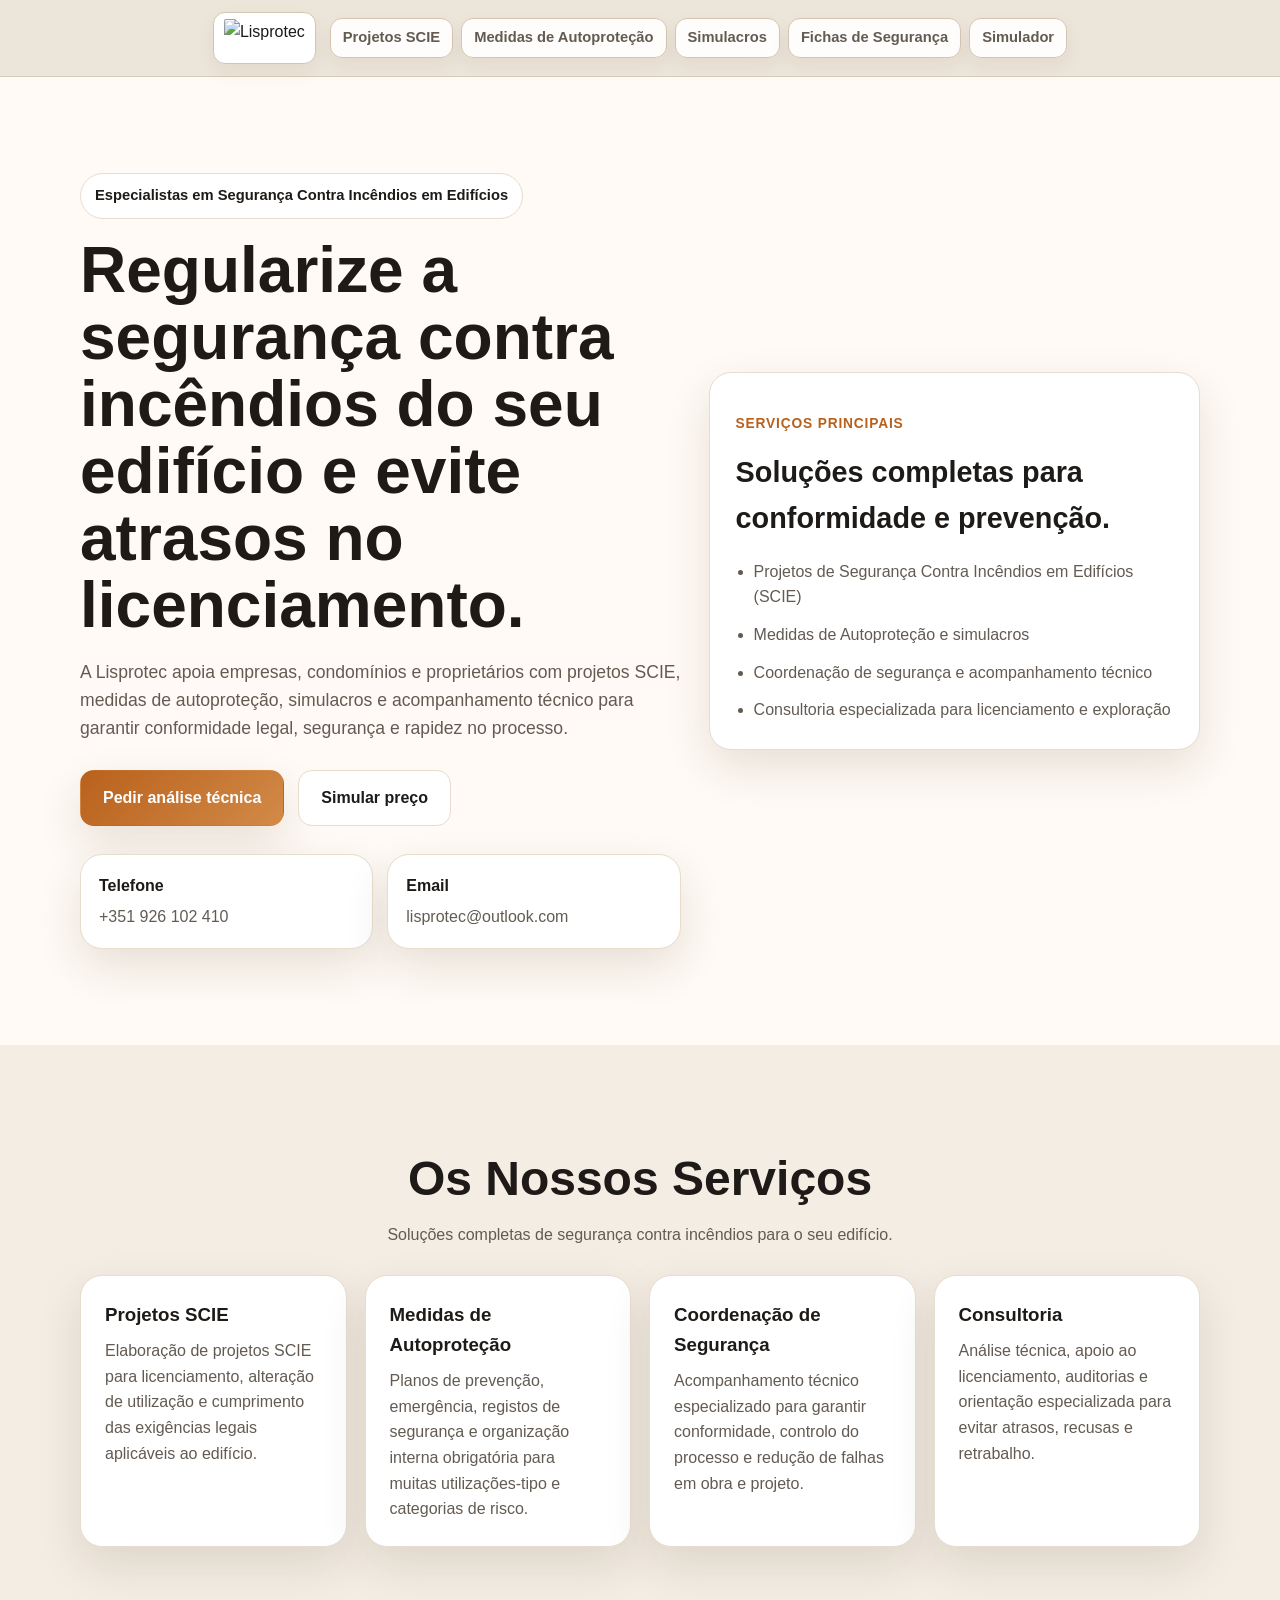
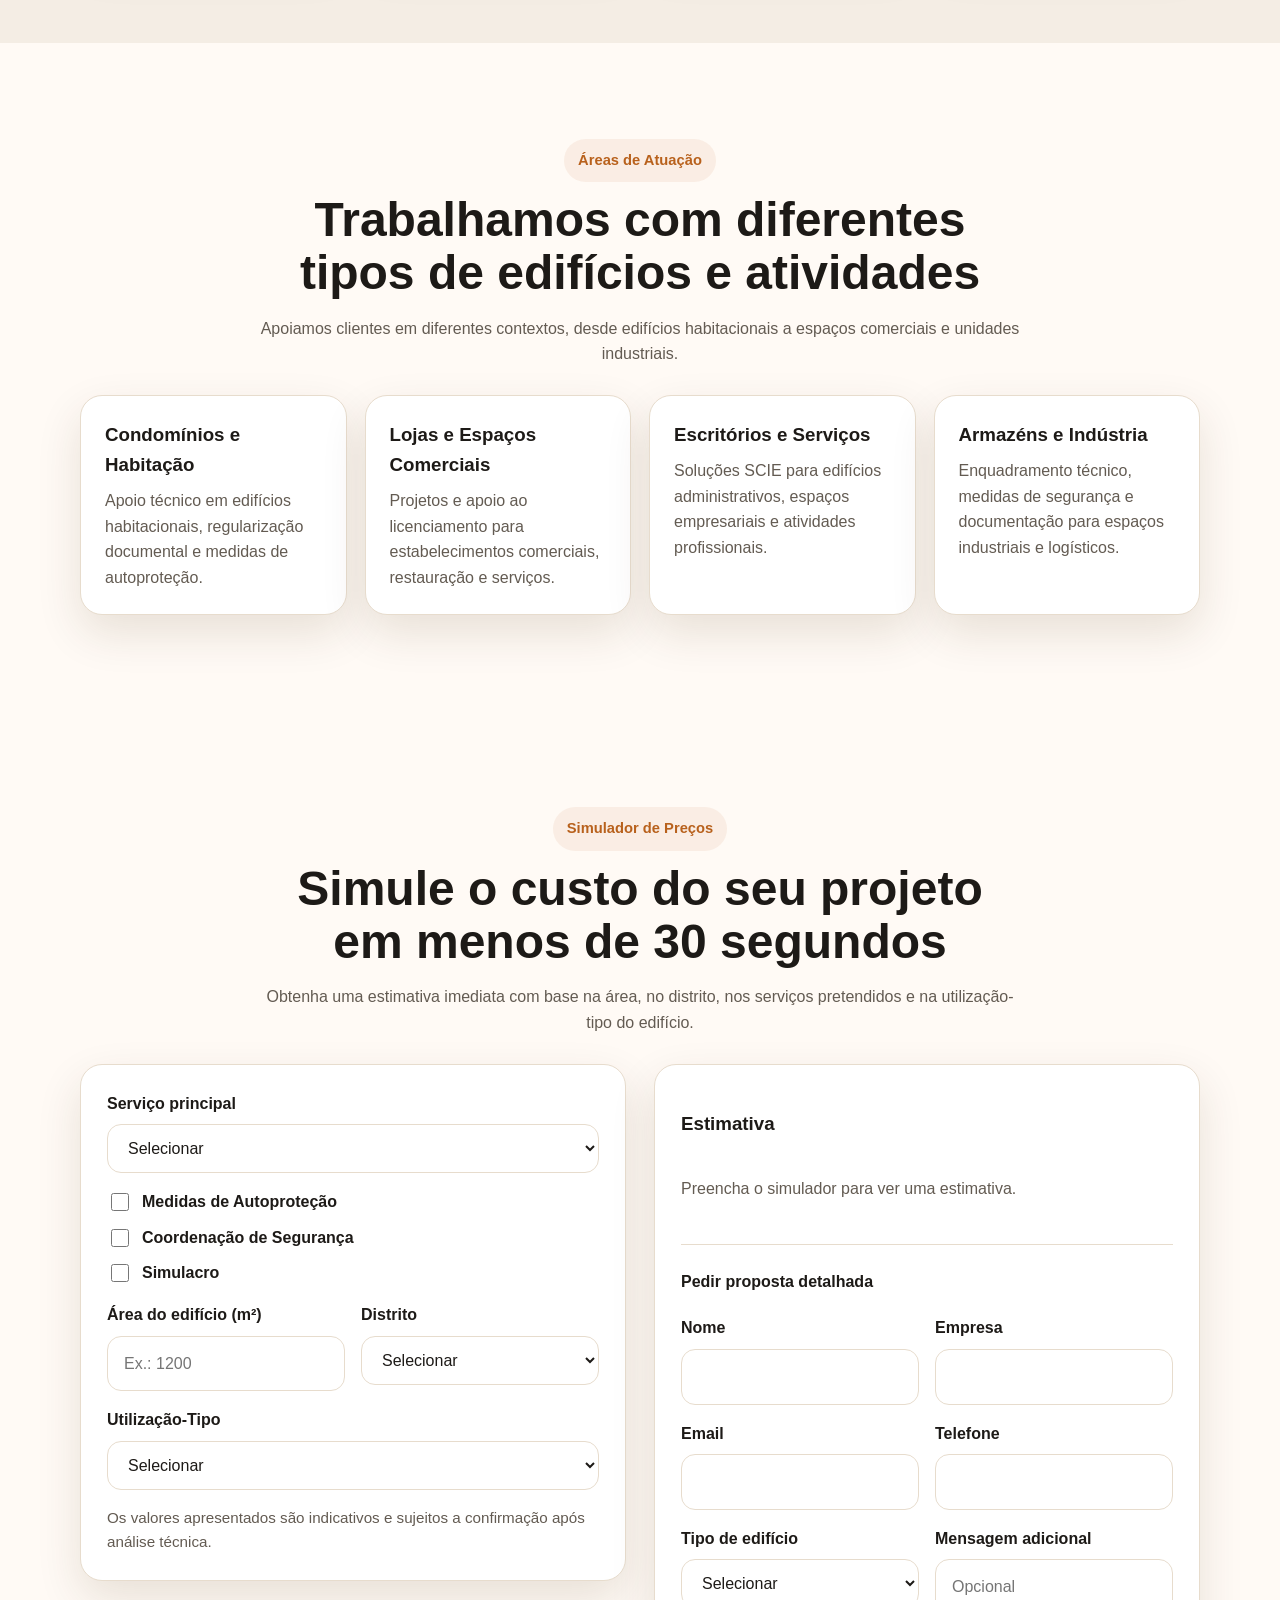
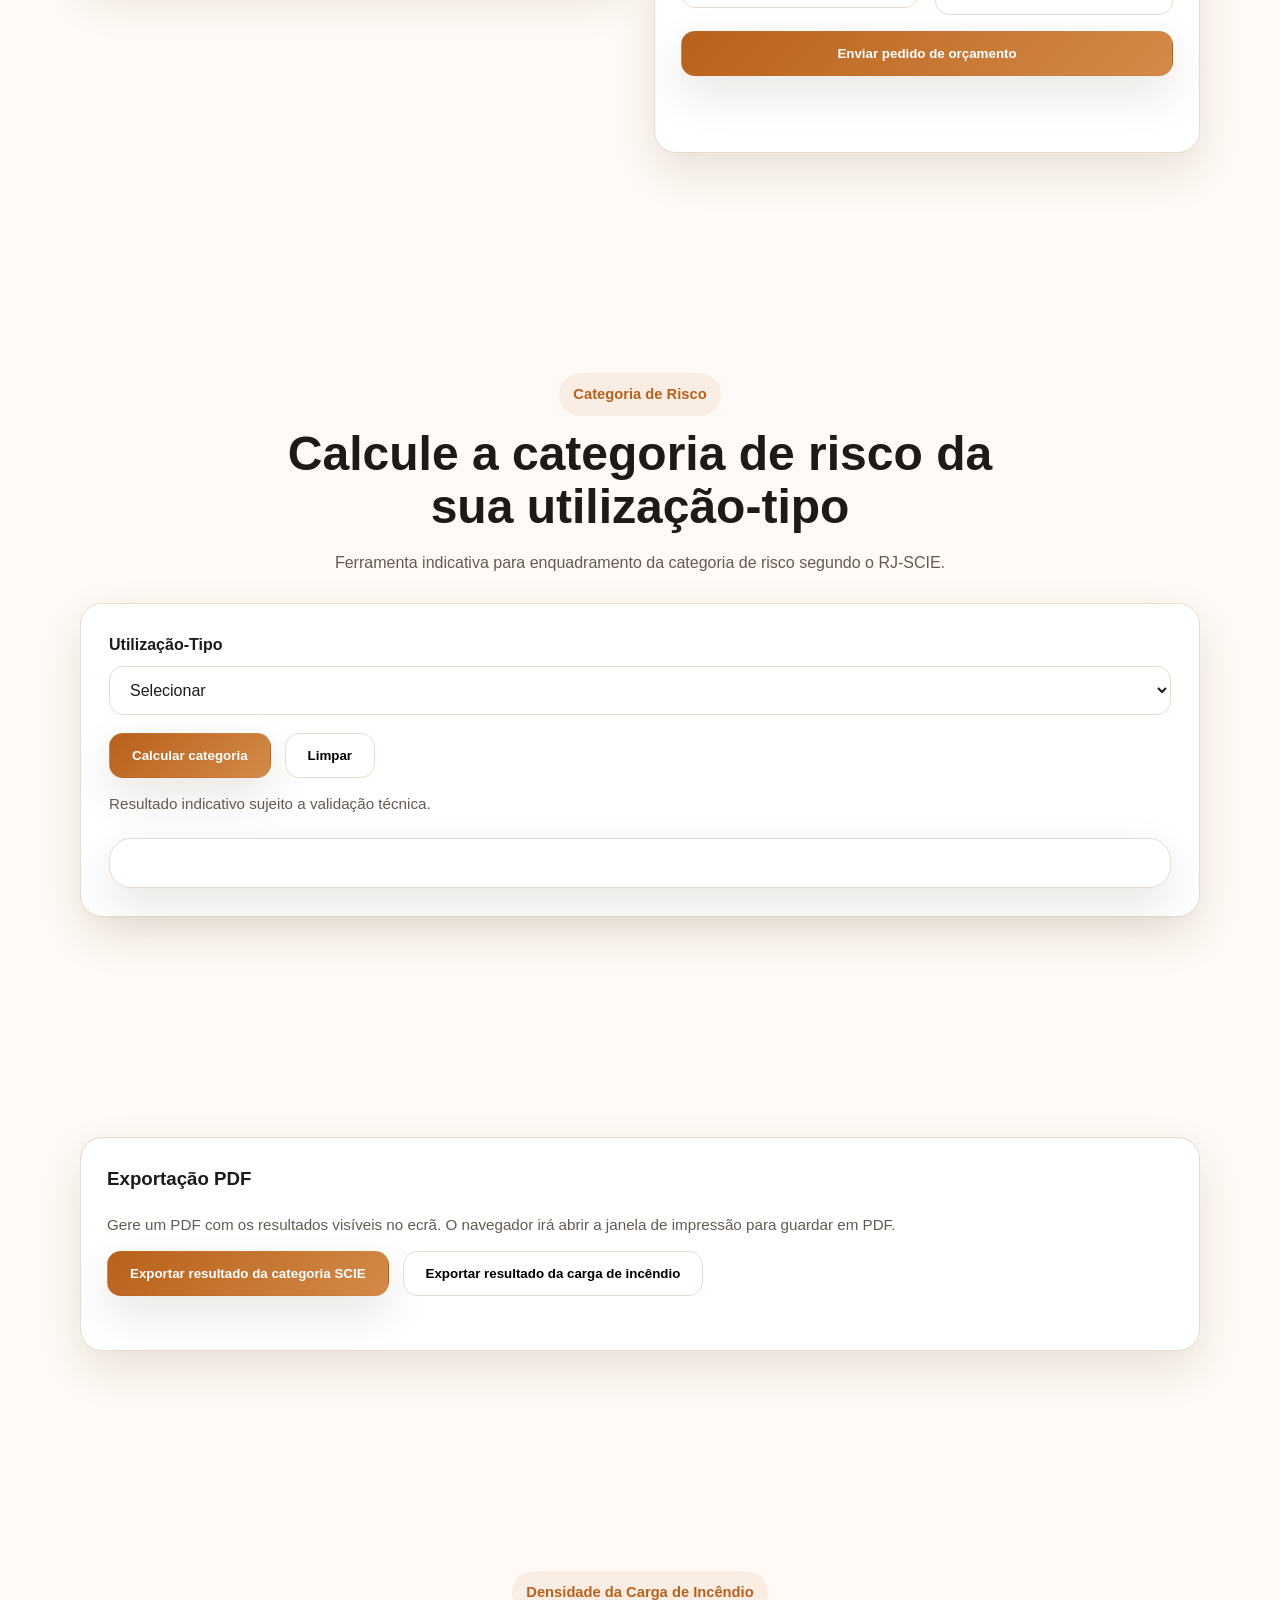
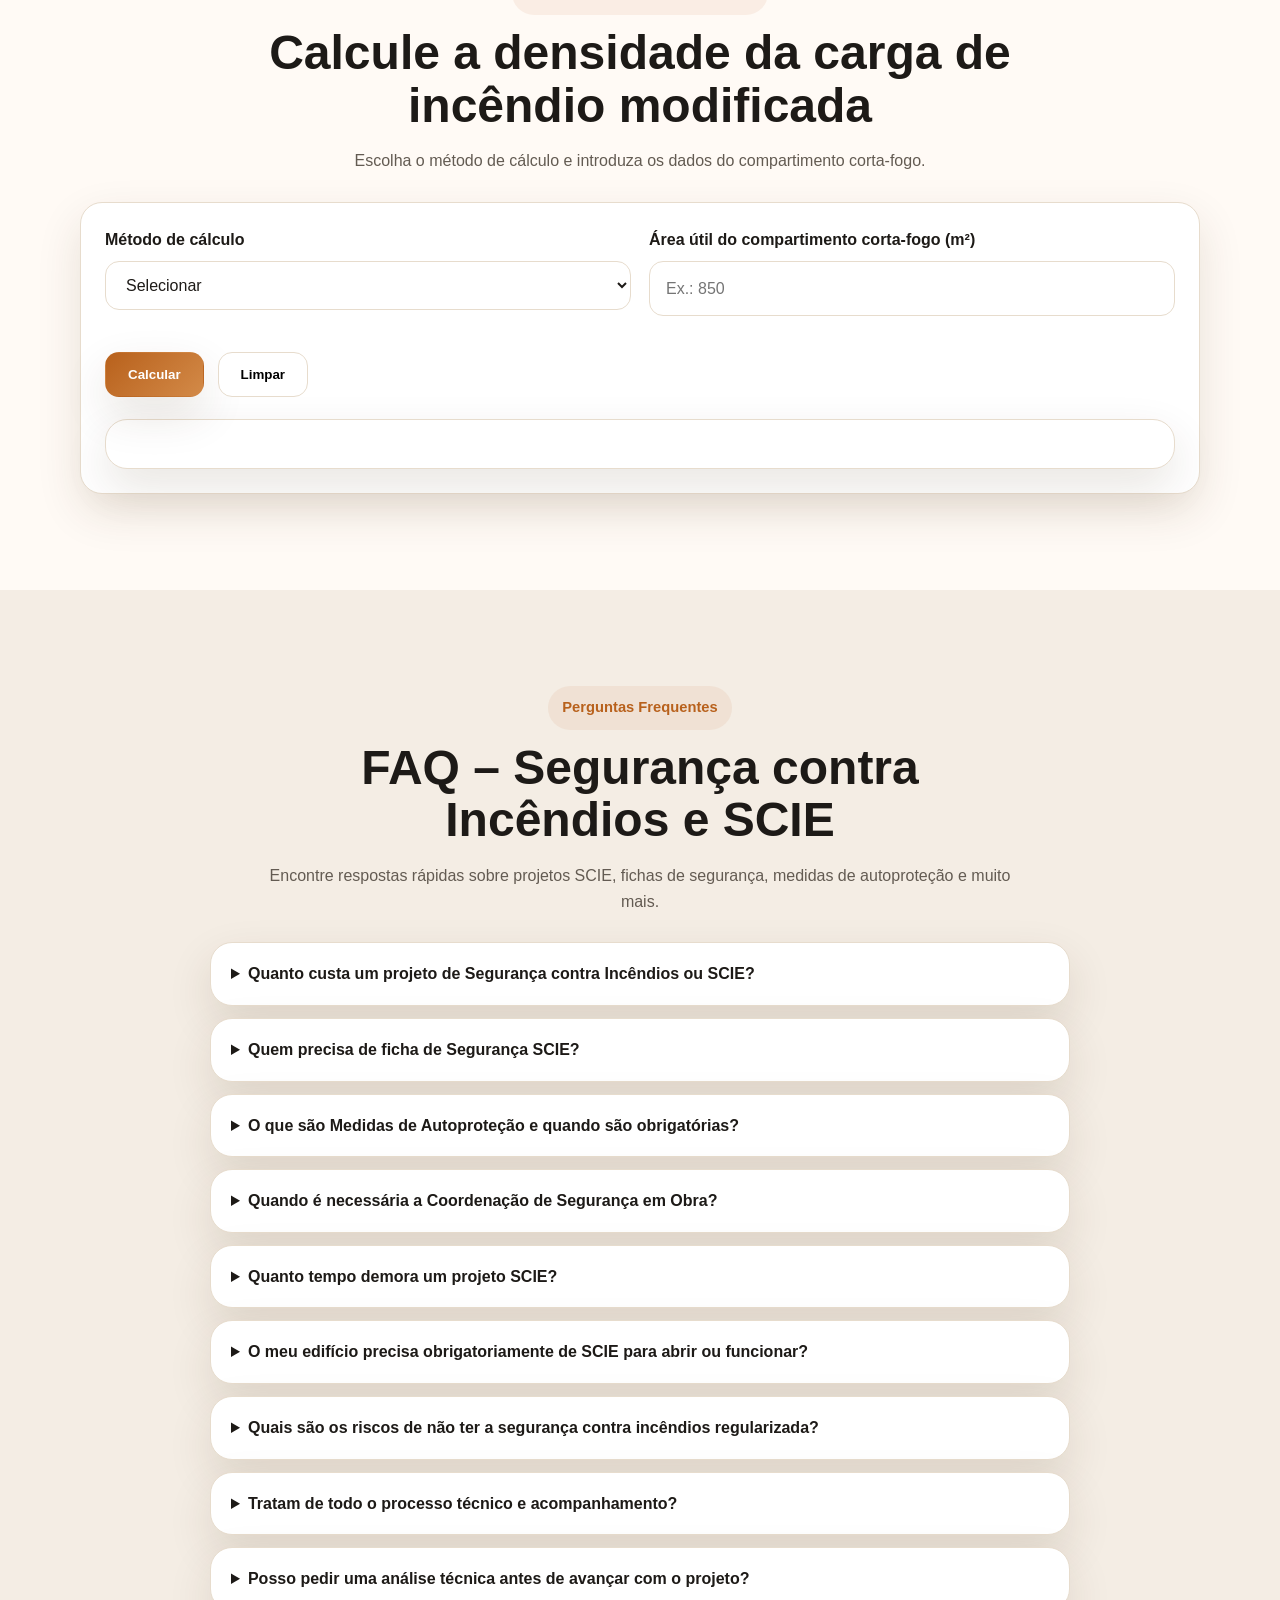
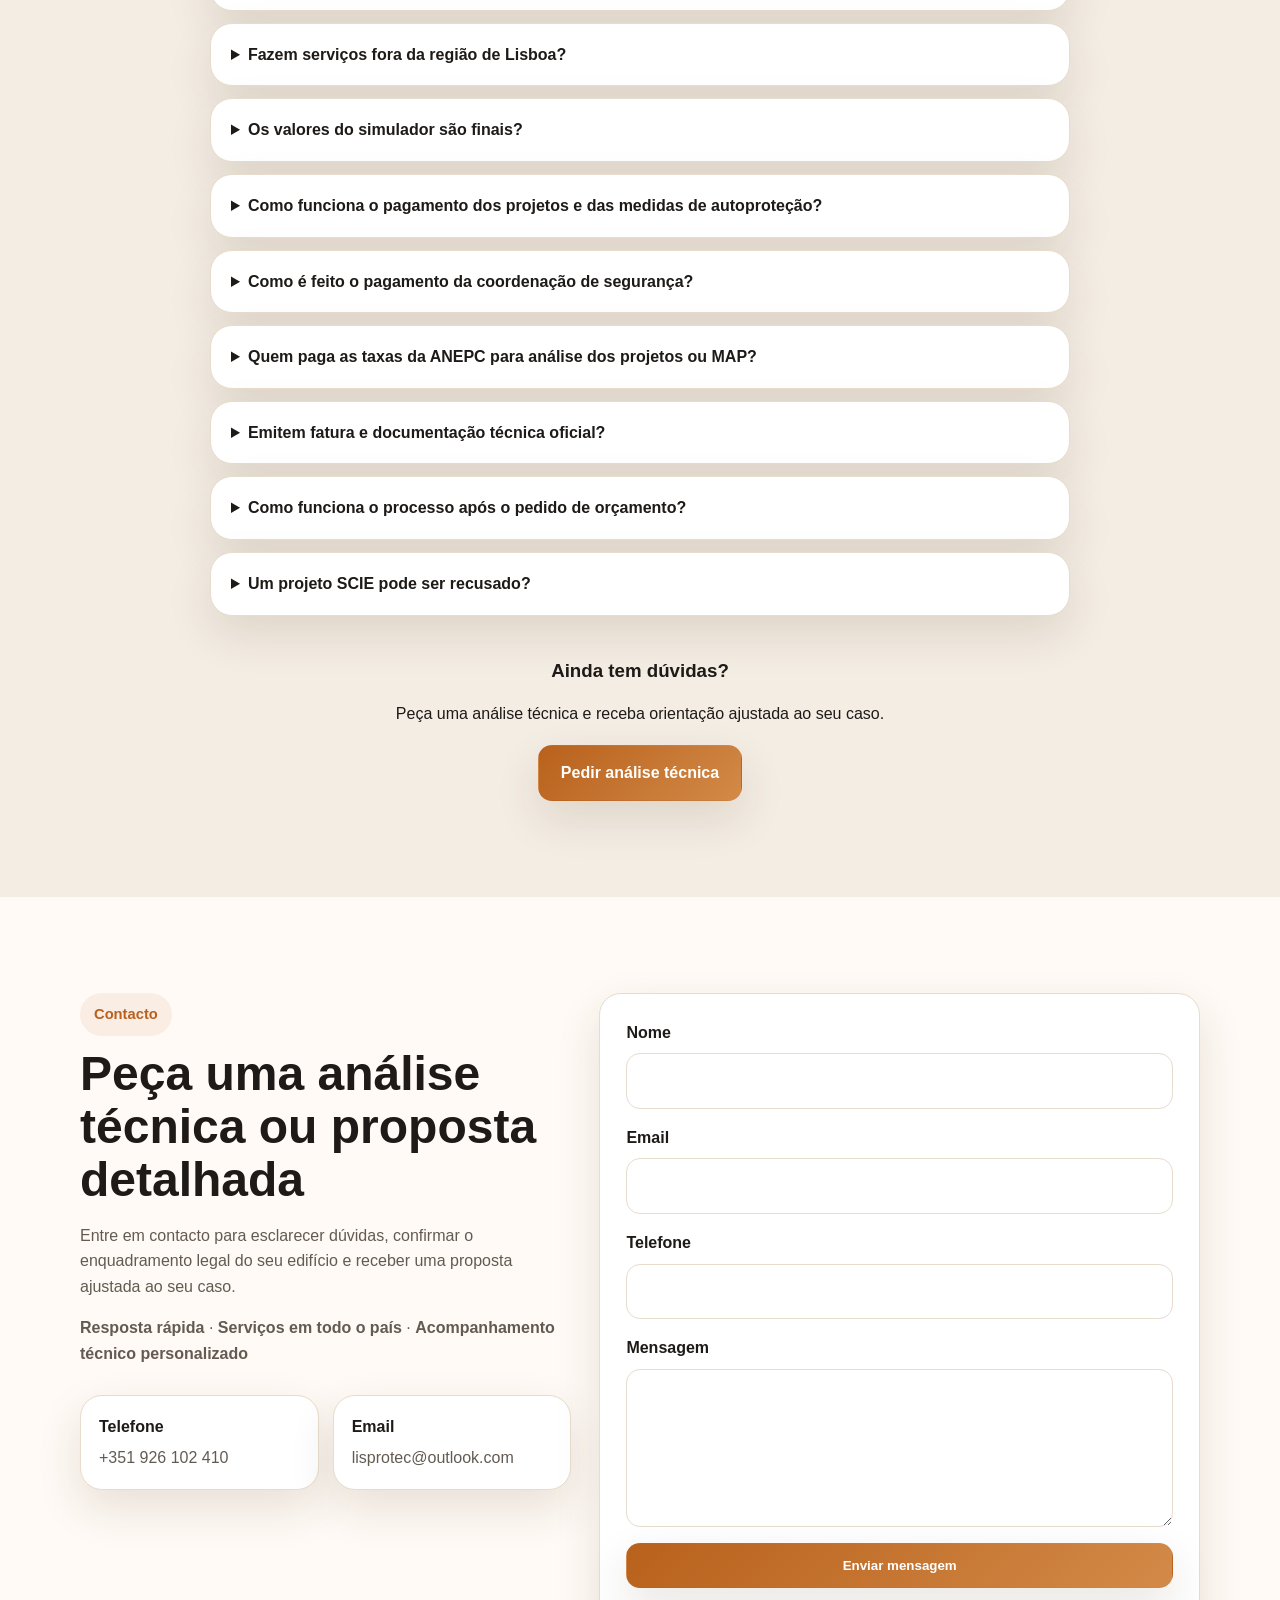
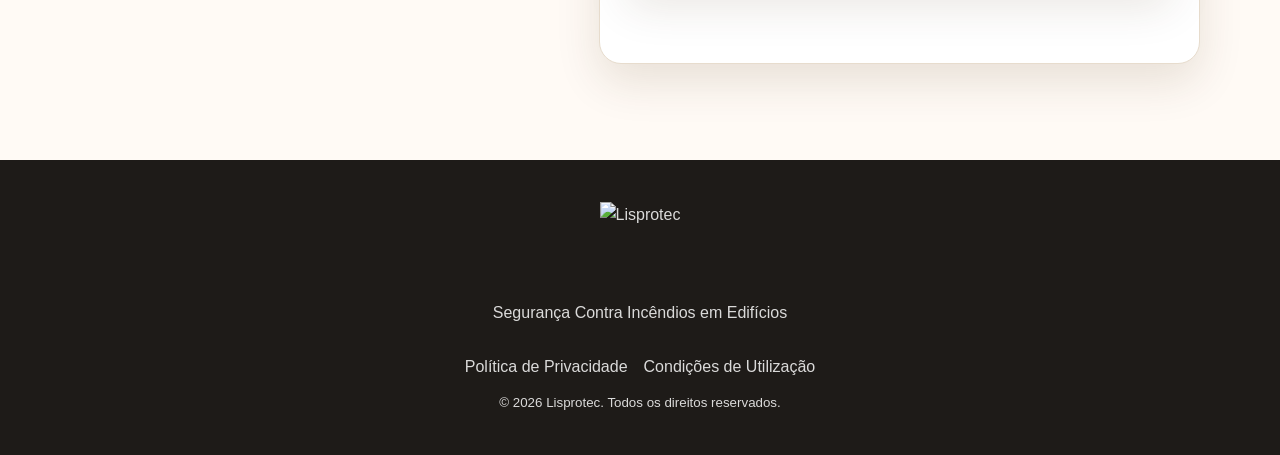
==== index.html @ 98d2a7a3 "Update index.html" ====
<!doctype html>
<html lang="pt-PT">
  <head>
    <meta charset="UTF-8" />
    <meta name="viewport" content="width=device-width, initial-scale=1.0" />
    <title>Lisprotec — Segurança Contra Incêndios em Edifícios</title>
    <meta
      name="description"
      content="Projetos SCIE, medidas de autoproteção, coordenação de segurança e consultoria técnica em segurança contra incêndios em edifícios."
    />
    <link rel="icon" href="./assets/logo-lisprotec.png" />
    <link rel="stylesheet" href="./style.css" />
  </head>
  <body>
    <header class="site-header">
      <div class="container nav-wrap">
        <a class="brand" href="#top" aria-label="Lisprotec">
          <img src="./logo-lisprotec.png" alt="Lisprotec" class="site-logo">
        </a>

        <nav class="desktop-nav" aria-label="Navegação principal">
          <a href="./projetos-scie.html">Projetos SCIE</a>
          <a href="./medidas-autoprotecao.html">Medidas de Autoproteção</a>
          <a href="./simulacros-incendio.html">Simulacros</a>
          <a href="./fichas-seguranca-incendio.html">Fichas de Segurança</a>
          <a href="#simulador">Simulador</a>
        </nav>
      </div>
    </header>

    <main id="top">
  <section class="hero section">
    <div class="container hero-grid">
      <div>
        <div class="eyebrow">Especialistas em Segurança Contra Incêndios em Edifícios</div>
        <h1>Regularize a segurança contra incêndios do seu edifício e evite atrasos no licenciamento.</h1>
        <p class="lead">
          A Lisprotec apoia empresas, condomínios e proprietários com projetos SCIE,
          medidas de autoproteção, simulacros e acompanhamento técnico para garantir
          conformidade legal, segurança e rapidez no processo.
        </p>

        <div class="hero-actions">
          <a class="btn btn-primary" href="#contacto">Pedir análise técnica</a>
          <a class="btn btn-outline" href="#simulador">Simular preço</a>
        </div>

        <div class="contact-cards">
          <a class="contact-card" href="tel:+351926102410">
            <strong>Telefone</strong>
            <span>+351 926 102 410</span>
          </a>
          <a class="contact-card" href="mailto:lisprotec@outlook.com">
            <strong>Email</strong>
            <span>lisprotec@outlook.com</span>
          </a>
        </div>
      </div>

      <aside class="hero-panel panel">
        <p class="panel-kicker">Serviços principais</p>
        <h2>Soluções completas para conformidade e prevenção.</h2>
        <ul class="check-list">
          <li>Projetos de Segurança Contra Incêndios em Edifícios (SCIE)</li>
          <li>Medidas de Autoproteção e simulacros</li>
          <li>Coordenação de segurança e acompanhamento técnico</li>
          <li>Consultoria especializada para licenciamento e exploração</li>
        </ul>
      </aside>
    </div>
  </section>

      <section id="servicos" class="section section-alt">
        <div class="container">
          <div class="section-head center">
            <h2>Os Nossos Serviços</h2>
            <p>Soluções completas de segurança contra incêndios para o seu edifício.</p>
          </div>

          <div class="cards-grid">
            <article class="service-card">
              <h3>Projetos SCIE</h3>
              <p>Elaboração de projetos SCIE para licenciamento, alteração de utilização e cumprimento das exigências legais aplicáveis ao edifício.</p>
            </article>
            <article class="service-card">
              <h3>Medidas de Autoproteção</h3>
              <p>Planos de prevenção, emergência, registos de segurança e organização interna obrigatória para muitas utilizações-tipo e categorias de risco.</p>
            </article>
            <article class="service-card">
              <h3>Coordenação de Segurança</h3>
              <p>Acompanhamento técnico especializado para garantir conformidade, controlo do processo e redução de falhas em obra e projeto.</p>
            </article>
            <article class="service-card">
              <h3>Consultoria</h3>
              <p>Análise técnica, apoio ao licenciamento, auditorias e orientação especializada para evitar atrasos, recusas e retrabalho.</p>
            </article>
          </div>
        </div>
      </section>
<section class="section">
        <div class="container">
          <div class="section-head center narrow">
            <div class="eyebrow subtle">Áreas de Atuação</div>
            <h2>Trabalhamos com diferentes tipos de edifícios e atividades</h2>
            <p>Apoiamos clientes em diferentes contextos, desde edifícios habitacionais a espaços comerciais e unidades industriais.</p>
          </div>
      

          <div class="cards-grid">
            <article class="service-card">
              <h3>Condomínios e Habitação</h3>
              <p>Apoio técnico em edifícios habitacionais, regularização documental e medidas de autoproteção.</p>
            </article>
            <article class="service-card">
              <h3>Lojas e Espaços Comerciais</h3>
              <p>Projetos e apoio ao licenciamento para estabelecimentos comerciais, restauração e serviços.</p>
            </article>
            <article class="service-card">
              <h3>Escritórios e Serviços</h3>
              <p>Soluções SCIE para edifícios administrativos, espaços empresariais e atividades profissionais.</p>
            </article>
            <article class="service-card">
              <h3>Armazéns e Indústria</h3>
              <p>Enquadramento técnico, medidas de segurança e documentação para espaços industriais e logísticos.</p>
            </article>
          </div>
        </div>
      </section>

      <section id="simulador" class="section">
      
     
        <div class="container simulator-wrap">
          <div class="section-head center narrow">
            <div class="eyebrow subtle">Simulador de Preços</div>
            <h2>Simule o custo do seu projeto em menos de 30 segundos</h2>
            <p>Obtenha uma estimativa imediata com base na área, no distrito, nos serviços pretendidos e na utilização-tipo do edifício.</p>
          </div>

          <div class="simulator-grid">
            <form id="simulator-form" class="panel form-panel">
              <div class="field-group">
                <label for="mainService">Serviço principal</label>
                <select id="mainService" name="mainService">
                  <option value="">Selecionar</option>
                  <option value="projeto">Projeto SCIE</option>
                  <option value="ficha">Ficha de Segurança</option>
                </select>
              </div>

              <div class="checkbox-group">
                <label><input type="checkbox" id="includeMAP" /> Medidas de Autoproteção</label>
                <label><input type="checkbox" id="includeCoordenacao" /> Coordenação de Segurança</label>
                <label><input type="checkbox" id="includeSimulacro" /> Simulacro</label>
              </div>

              <div class="two-col">
                <div class="field-group">
                  <label for="area">Área do edifício (m²)</label>
                  <input id="area" name="area" type="number" min="0" step="0.01" placeholder="Ex.: 1200" />
                </div>

                <div class="field-group">
                  <label for="district">Distrito</label>
                  <select id="district" name="district" required>
                    <option value="">Selecionar</option>
                    <option value="Viana do Castelo">Viana do Castelo</option>
                    <option value="Braga">Braga</option>
                    <option value="Vila Real">Vila Real</option>
                    <option value="Bragança">Bragança</option>
                    <option value="Porto">Porto</option>
                    <option value="Aveiro">Aveiro</option>
                    <option value="Viseu">Viseu</option>
                    <option value="Guarda">Guarda</option>
                    <option value="Coimbra">Coimbra</option>
                    <option value="Castelo Branco">Castelo Branco</option>
                    <option value="Leiria">Leiria</option>
                    <option value="Lisboa">Lisboa</option>
                    <option value="Santarém">Santarém</option>
                    <option value="Setúbal">Setúbal</option>
                    <option value="Portalegre">Portalegre</option>
                    <option value="Évora">Évora</option>
                    <option value="Beja">Beja</option>
                    <option value="Faro">Faro</option>
                  </select>
                </div>
              </div>

              <div class="field-group">
                <label for="utIndex">Utilização-Tipo</label>
                <select id="utIndex" name="utIndex">
                  <option value="">Selecionar</option>
                  <option value="0">UT I – Habitacional</option>
                  <option value="1">UT II – Estacionamento</option>
                  <option value="2">UT III – Administrativo</option>
                  <option value="3">UT IV – Escolar</option>
                  <option value="4">UT V – Hospitalar / Lares</option>
                  <option value="5">UT VI – Espetáculos e reuniões públicas</option>
                  <option value="6">UT VII – Hoteleiro / Restauração</option>
                  <option value="7">UT VIII – Comercial / Gares de transporte</option>
                  <option value="8">UT IX – Desportivo / Lazer</option>
                  <option value="9">UT X – Museus e galerias</option>
                  <option value="10">UT XI – Bibliotecas e arquivos</option>
                  <option value="11">UT XII – Industrial / Oficinas / Armazéns</option>
                </select>
              </div>

              <p class="small-note">Os valores apresentados são indicativos e sujeitos a confirmação após análise técnica.</p>
            </form>

            <div class="panel result-panel">
              <h3>Estimativa</h3>
              <div id="resultEmpty" class="result-empty">Preencha o simulador para ver uma estimativa.</div>
              <div id="resultContent" class="hidden">
                <ul id="resultItems" class="result-items"></ul>
                <div class="result-total">
                  <span>Total estimado</span>
                  <strong id="resultTotal">0,00 €</strong>
                </div>
                <div class="result-discount hidden" id="resultDiscount"></div>

                <p class="small-note" style="margin-top:16px;">
                  Esta estimativa é indicativa. Peça uma proposta detalhada para confirmar o enquadramento técnico e evitar atrasos no processo.
                </p>
                <a class="btn btn-primary full" href="#contacto" style="margin-top:14px;">Pedir análise técnica</a>
              </div>

              <hr />

              <h4>Pedir proposta detalhada</h4>
              <form id="proposal-form" class="proposal-form">
                <div class="two-col">
                  <div class="field-group">
                    <label for="nome">Nome</label>
                    <input id="nome" name="nome" required />
                  </div>
                  <div class="field-group">
                    <label for="empresa">Empresa</label>
                    <input id="empresa" name="empresa" required />
                  </div>
                </div>
                <div class="two-col">
                  <div class="field-group">
                    <label for="email">Email</label>
                    <input id="email" name="email" type="email" required />
                  </div>
                  <div class="field-group">
                    <label for="telefone">Telefone</label>
                    <input id="telefone" name="telefone" required />
                  </div>
                </div>
                <div class="two-col">
                  <div class="field-group">
                    <label for="tipoEdificio">Tipo de edifício</label>
                    <select id="tipoEdificio" name="tipoEdificio" required>
                      <option value="">Selecionar</option>
                      <option>Habitação</option>
                      <option>Comércio</option>
                      <option>Escritório</option>
                      <option>Indústria / Armazém</option>
                      <option>Hotel / Alojamento</option>
                      <option>Escola</option>
                      <option>Outro</option>
                    </select>
                  </div>
                  <div class="field-group">
                    <label for="mensagem">Mensagem adicional</label>
                    <input id="mensagem" name="mensagem" placeholder="Opcional" />
                  </div>
                </div>
                <button class="btn btn-primary full" type="submit">Enviar pedido de orçamento</button>
                <p id="proposalStatus" class="form-status" aria-live="polite"></p>
              </form>
            </div>
            </div>
           </div>
</section>
<!-- CALCULADORA DE CATEGORIA DE RISCO SCIE -->
<section class="section">
  <div class="risk-calculator">
  <div class="section-head center narrow" style="margin-top: 28px;">
    <div class="eyebrow subtle">Categoria de Risco</div>
    <h2>Calcule a categoria de risco da sua utilização-tipo</h2>
    <p>
      Ferramenta indicativa para enquadramento da categoria de risco segundo o RJ-SCIE.
    </p>
  </div>

  <div class="panel form-panel">
    <div class="field-group">
      <label for="scie-ut">Utilização-Tipo</label>
      <select id="scie-ut" name="scie-ut">
        <option value="">Selecionar</option>
        <option value="I">UT I – Habitacional</option>
        <option value="II">UT II – Estacionamentos</option>
        <option value="III">UT III – Administrativos</option>
        <option value="IV">UT IV – Escolares</option>
        <option value="V">UT V – Hospitalares e Lares</option>
        <option value="VI">UT VI – Espetáculos e reuniões públicas</option>
        <option value="VII">UT VII – Hoteleiros e restauração</option>
        <option value="VIII">UT VIII – Comerciais e gares de transporte</option>
        <option value="IX">UT IX – Desportivos e de lazer</option>
        <option value="X">UT X – Museus e galerias</option>
        <option value="XI">UT XI – Bibliotecas e arquivos</option>
        <option value="XII">UT XII – Industrial / Oficinas / Armazéns</option>
      </select>
    </div>

    <div id="scie-fields"></div>

    <div class="hero-actions" style="margin: 18px 0 0;">
      <button type="button" class="btn btn-primary" id="scie-calculate-btn">Calcular categoria</button>
      <button type="button" class="btn btn-outline" id="scie-reset-btn">Limpar</button>
    </div>

    <p class="small-note" style="margin-top: 14px;">
      Resultado indicativo sujeito a validação técnica.
    </p>

    <div id="resultado-risco" class="panel risk-result"></div>
  </div>
</div>
</section>
      <!-- BOTÕES DE EXPORTAÇÃO PDF -->
<section class="section">
  <div class="container">
    <div class="pdf-tools panel" style="margin-top: 28px;">
      <h3 style="margin-top:0;">Exportação PDF</h3>
      <p class="small-note">
    Gere um PDF com os resultados visíveis no ecrã. O navegador irá abrir a janela de impressão para guardar em PDF.
  </p>

  <div class="hero-actions" style="margin-top: 14px;">
        <button type="button" class="btn btn-primary" id="export-scie-pdf-btn">Exportar resultado da categoria SCIE</button>
        <button type="button" class="btn btn-outline" id="export-fireload-pdf-btn">Exportar resultado da carga de incêndio</button>
      </div>
    </div>
  </div>
</section>

<!-- CALCULADORA PROFISSIONAL — DENSIDADE DA CARGA DE INCÊNDIO -->
<section class="section">
  <div class="fireload-pro">
  <div class="section-head center narrow" style="margin-top: 28px;">
    <div class="eyebrow subtle">Densidade da Carga de Incêndio</div>
    <h2>Calcule a densidade da carga de incêndio modificada</h2>
    <p>
      Escolha o método de cálculo e introduza os dados do compartimento corta-fogo.
    </p>
  </div>

  <div class="panel form-panel">
    <div class="risk-inline-grid">
      <div class="field-group">
        <label for="fl-method">Método de cálculo</label>
        <select id="fl-method">
          <option value="">Selecionar</option>
          <option value="deterministico">Determinístico</option>
          <option value="probabilistico">Probabilístico</option>
        </select>
      </div>

      <div class="field-group">
        <label for="fl-area">Área útil do compartimento corta-fogo (m²)</label>
        <input id="fl-area" type="number" min="0" step="0.01" placeholder="Ex.: 850" />
      </div>
    </div>

    <div id="fl-mode-note" class="small-note" style="margin-top: 10px;"></div>

    <div id="fl-deterministico" class="hidden" style="margin-top: 22px;">
      <div class="risk-inline-grid">
        <div class="field-group">
          <label for="fl-entry-mode">Modo de inserção</label>
          <select id="fl-entry-mode">
            <option value="predefinido">Produto da lista</option>
            <option value="manual">Inserção manual</option>
          </select>
        </div>

        <div class="field-group">
          <label for="fl-product-select">Produto / material pré-definido</label>
          <select id="fl-product-select">
            <option value="">Selecionar produto</option>
          </select>
        </div>
      </div>

      <div id="fl-manual-fields" class="risk-inline-grid hidden">
        <div class="field-group">
          <label for="fl-manual-name">Nome do material</label>
          <input id="fl-manual-name" type="text" placeholder="Ex.: Embalagens multicamada" />
        </div>
        <div class="field-group">
          <label for="fl-manual-category">Categoria</label>
          <input id="fl-manual-category" type="text" placeholder="Ex.: Embalagens" />
        </div>
        <div class="field-group">
          <label for="fl-manual-hi">Poder calorífico inferior Hi (MJ/kg)</label>
          <input id="fl-manual-hi" type="number" min="0" step="0.01" />
        </div>
        <div class="field-group">
          <label for="fl-manual-c">Coeficiente de combustibilidade C</label>
          <input id="fl-manual-c" type="number" min="0" step="0.01" />
        </div>
        <div class="field-group">
          <label for="fl-manual-r">Coeficiente de ativação R</label>
          <input id="fl-manual-r" type="number" min="0" step="0.01" />
        </div>
        <div class="field-group">
          <label for="fl-manual-unit">Unidade</label>
          <select id="fl-manual-unit">
            <option value="kg">kg</option>
            <option value="t">t</option>
          </select>
        </div>
      </div>

      <div class="risk-inline-grid" style="margin-top: 12px;">
        <div class="field-group">
          <label for="fl-quantity">Quantidade</label>
          <input id="fl-quantity" type="number" min="0" step="0.01" placeholder="Ex.: 1200" />
        </div>
        <div class="field-group">
          <label for="fl-unit">Unidade</label>
          <select id="fl-unit">
            <option value="kg">kg</option>
            <option value="t">t</option>
          </select>
        </div>
      </div>

      <div class="hero-actions" style="margin: 18px 0 0;">
        <button type="button" class="btn btn-primary" id="fl-add-item-btn">Adicionar produto</button>
      </div>

      <div class="fl-table-wrap">
        <table class="fl-table">
          <thead>
            <tr>
              <th>Material</th>
              <th>Categoria</th>
              <th>Qtd.</th>
              <th>Hi</th>
              <th>C</th>
              <th>R</th>
              <th>Parcial</th>
              <th></th>
            </tr>
          </thead>
          <tbody id="fl-items-body"></tbody>
        </table>
      </div>
    </div>

    <div id="fl-probabilistico" class="hidden" style="margin-top: 22px;">
      <div class="risk-inline-grid">
        <div class="field-group">
          <label for="fl-prob-mode">Tipo de cálculo probabilístico</label>
          <select id="fl-prob-mode">
            <option value="">Selecionar</option>
            <option value="atividade">Atividade (exceto armazenamento)</option>
            <option value="armazenamento">Armazenamento</option>
          </select>
        </div>

        <div class="field-group">
          <label for="fl-prob-preset">Atividade / armazenamento pré-definido</label>
          <select id="fl-prob-preset">
            <option value="">Selecionar opção</option>
          </select>
        </div>

        <div class="field-group">
          <label for="fl-prob-zone-area">Área da zona (m²)</label>
          <input id="fl-prob-zone-area" type="number" min="0" step="0.01" />
        </div>

        <div class="field-group">
          <label for="fl-prob-height">Altura de armazenagem (m)</label>
          <input id="fl-prob-height" type="number" min="0" step="0.01" />
        </div>

        <div class="field-group">
          <label for="fl-prob-q">Valor estatístico q (MJ/m² ou MJ/m³)</label>
          <input id="fl-prob-q" type="number" min="0" step="0.01" />
        </div>

        <div class="field-group">
          <label for="fl-prob-c">Coeficiente C</label>
          <input id="fl-prob-c" type="number" min="0" step="0.01" />
        </div>

        <div class="field-group">
          <label for="fl-prob-r">Coeficiente R</label>
          <select id="fl-prob-r">
            <option value="">Selecionar</option>
            <option value="2">2,0 — risco de ativação alto</option>
            <option value="1.5">1,5 — risco de ativação médio</option>
            <option value="1">1,0 — risco de ativação baixo</option>
          </select>
        </div>
      </div>

      <p class="small-note" style="margin-top: 8px;">
        Pode usar um valor pré-definido e ajustá-lo manualmente, se necessário.
      </p>
    </div>

    <div class="hero-actions" style="margin: 20px 0 0;">
      <button type="button" class="btn btn-primary" id="fl-calc-btn">Calcular</button>
      <button type="button" class="btn btn-outline" id="fl-reset-btn">Limpar</button>
    </div>

    <div id="fl-result" class="panel risk-result"></div>
  </div>
</div>
      </section>

      <section id="faq" class="section section-alt">
        <div class="container faq-wrap">
          <div class="section-head center narrow">
            <div class="eyebrow subtle">Perguntas Frequentes</div>
            <h2>FAQ – Segurança contra Incêndios e SCIE</h2>
            <p>Encontre respostas rápidas sobre projetos SCIE, fichas de segurança, medidas de autoproteção e muito mais.</p>
          </div>

          <div class="faq-list">
            <details>
              <summary>Quanto custa um projeto de Segurança contra Incêndios ou SCIE?</summary>
              <p>O preço depende da área e do tipo de utilização do edifício. Utilize o simulador para obter uma estimativa rápida.</p>
            </details>
            <details>
              <summary>Quem precisa de ficha de Segurança SCIE?</summary>
              <p>A ficha de segurança aplica-se tipicamente a edifícios ou atividades de primeira categoria de risco. A análise técnica confirma o enquadramento.</p>
            </details>
            <details>
              <summary>O que são Medidas de Autoproteção e quando são obrigatórias?</summary>
              <p>Incluem planos e procedimentos internos de segurança contra incêndios e podem ser obrigatórias consoante a atividade e a categoria de risco.</p>
            </details>
            <details>
              <summary>Quando é necessária a Coordenação de Segurança em Obra?</summary>
              <p>É necessária quando a obra exige acompanhamento técnico de segurança, garantindo o cumprimento das medidas aplicáveis.</p>
            </details>
            <details>
              <summary>Quanto tempo demora um projeto SCIE?</summary>
              <p>O prazo varia conforme a complexidade do edifício, documentação disponível e necessidade de coordenação adicional.</p>
            </details>

            <details>
              <summary>O meu edifício precisa obrigatoriamente de SCIE para abrir ou funcionar?</summary>
              <p>Na maioria dos casos, sim. Sempre que existe licenciamento de atividade, alteração de utilização, aumento de área ou exigência da Câmara Municipal ou ANEPC, é necessário garantir o cumprimento das regras de Segurança Contra Incêndios em Edifícios (SCIE).</p>
              <p>Sem esta conformidade, o processo pode ser recusado, suspenso ou atrasado.</p>
            </details>

            <details>
              <summary>Quais são os riscos de não ter a segurança contra incêndios regularizada?</summary>
              <p>A falta de cumprimento das exigências SCIE pode resultar em coimas, dificuldades no licenciamento, problemas com seguradoras e responsabilidade acrescida em caso de incidente.</p>
            </details>

            <details>
              <summary>Tratam de todo o processo técnico e acompanhamento?</summary>
              <p>Sim. A Lisprotec pode assegurar a análise inicial, elaboração da documentação técnica e acompanhamento do processo, reduzindo falhas, atrasos e retrabalho.</p>
            </details>

            <details>
              <summary>Posso pedir uma análise técnica antes de avançar com o projeto?</summary>
              <p>Sim. A análise preliminar ajuda a perceber o enquadramento legal, os serviços necessários e o investimento mais ajustado ao seu caso.</p>
            </details>

            <details>
              <summary>Fazem serviços fora da região de Lisboa?</summary>
              <p>Sim. A Lisprotec presta serviços em diferentes zonas do país, ajustando a proposta à localização e às necessidades técnicas do processo.</p>
            </details>

            <details>
              <summary>Os valores do simulador são finais?</summary>
              <p>Não. O simulador apresenta uma estimativa indicativa. O valor final depende da complexidade do edifício, categoria de risco, documentação existente e necessidades específicas do processo.</p>
            </details>

            <details>
              <summary>Como funciona o pagamento dos projetos e das medidas de autoproteção?</summary>
              <p>O pagamento é efetuado em duas fases: 50% na adjudicação do serviço e os restantes 50% na submissão do projeto ou das medidas de autoproteção (MAP).</p>
            </details>

            <details>
              <summary>Como é feito o pagamento da coordenação de segurança?</summary>
              <p>A coordenação de segurança é faturada e paga mensalmente, de acordo com o período de acompanhamento técnico contratado.</p>
            </details>

            <details>
              <summary>Quem paga as taxas da ANEPC para análise dos projetos ou MAP?</summary>
              <p>Os valores cobrados pela ANEPC para análise de projetos SCIE ou medidas de autoproteção são da responsabilidade do requerente do processo, não estando incluídos no valor dos serviços da Lisprotec.</p>
            </details>

            <details>
              <summary>Emitem fatura e documentação técnica oficial?</summary>
              <p>Sim. Os serviços são acompanhados da respetiva documentação técnica e faturação nos termos legais aplicáveis.</p>
            </details>

            <details>
              <summary>Como funciona o processo após o pedido de orçamento?</summary>
              <p>Depois do contacto inicial, é feita uma análise da situação, recolha de informação técnica e apresentação de proposta. Após adjudicação, inicia-se o desenvolvimento do serviço acordado.</p>
            </details>

            <details>
              <summary>Um projeto SCIE pode ser recusado?</summary>
              <p>Sim. Projetos incompletos, mal enquadrados ou tecnicamente incorretos podem ser rejeitados. Por isso, é essencial trabalhar com acompanhamento técnico experiente e ajustado ao caso concreto.</p>
            </details>
          </div>

          <div style="text-align:center; margin-top:40px;">
            <h3 style="margin-bottom:12px;">Ainda tem dúvidas?</h3>
            <p style="margin-bottom:18px;">Peça uma análise técnica e receba orientação ajustada ao seu caso.</p>
            <a class="btn btn-primary" href="#contacto">Pedir análise técnica</a>
          </div>
        </div>
      </section>

      <section id="contacto" class="section">
  <div class="container contact-grid">
    <div>
      <div class="section-head">
        <div class="eyebrow subtle">Contacto</div>
        <h2>Peça uma análise técnica ou proposta detalhada</h2>
        <p>Entre em contacto para esclarecer dúvidas, confirmar o enquadramento legal do seu edifício e receber uma proposta ajustada ao seu caso.</p>
        <p><strong>Resposta rápida</strong> · <strong>Serviços em todo o país</strong> · <strong>Acompanhamento técnico personalizado</strong></p>
      </div>

      <div class="contact-cards">
        <a class="contact-card" href="tel:+351926102410">
          <strong>Telefone</strong>
          <span>+351 926 102 410</span>
        </a>
        <a class="contact-card" href="mailto:lisprotec@outlook.com">
          <strong>Email</strong>
          <span>lisprotec@outlook.com</span>
        </a>
      </div>
    </div>

    <form id="contact-form" class="panel contact-form">
      <div class="field-group">
        <label for="contactName">Nome</label>
        <input id="contactName" name="name" required />
      </div>
      <div class="field-group">
        <label for="contactEmail">Email</label>
        <input id="contactEmail" name="email" type="email" required />
      </div>
      <div class="field-group">
        <label for="contactPhone">Telefone</label>
        <input id="contactPhone" name="phone" />
      </div>
      <div class="field-group">
        <label for="contactMessage">Mensagem</label>
        <textarea id="contactMessage" name="message" rows="5" required></textarea>
      </div>
      <button class="btn btn-primary full" type="submit">Enviar mensagem</button>
      <p id="contactStatus" class="form-status" aria-live="polite"></p>
    </form>
  </div>
</section>
</main>

<footer class="site-footer">
  <div class="container footer-wrap">
    <div style="margin-bottom: 15px;">
      <img
        src="./logo-lisprotec.png"
        alt="Lisprotec"
        style="height: 55px; width: auto; display: block; margin: auto;"
      />
    </div>
    <p>Segurança Contra Incêndios em Edifícios</p>
    <div class="footer-links">
      <a href="./privacy.html">Política de Privacidade</a>
      <a href="./terms.html">Condições de Utilização</a>
    </div>
    <small>© <span id="year"></span> Lisprotec. Todos os direitos reservados.</small>
  </div>
</footer>

<script src="./script.js"></script>
</body>
</html>
---- style.css ----
:root {
  --bg: #fffaf5;
  --card: #ffffff;
  --alt: #f4ede4;
  --text: #1d1a17;
  --muted: #635b52;
  --line: #e7dccd;
  --primary: #b8611c;
  --primary-dark: #92480f;
  --shadow: 0 18px 45px rgba(69, 41, 11, 0.12);
  --radius: 22px;
}

* { box-sizing: border-box; }

html { scroll-behavior: smooth; }

body {
  margin: 0;
  font-family: Inter, Arial, sans-serif;
  background: var(--bg);
  color: var(--text);
  line-height: 1.6;
}

a { color: inherit; text-decoration: none; }

img { max-width: 100%; display: block; }

.container {
  width: min(1120px, calc(100% - 32px));
  margin: 0 auto;
}

.section { padding: 96px 0; }

.section-alt { background: var(--alt); }

.hidden { display: none !important; }

/* HEADER */
.site-header {
  position: sticky;
  top: 0;
  z-index: 30;
  background: rgba(236, 228, 216, 0.96);
  backdrop-filter: blur(10px);
  border-bottom: 1px solid #d8cab8;
}

.compact-header {
  position: sticky;
  top: 0;
}

@media (max-width: 720px) {
  .site-header,
  .compact-header {
    position: relative;
    top: auto;
  }
}

.nav-wrap {
  display: flex;
  align-items: center;
  justify-content: center;
  gap: 14px;
  min-height: 76px;
  flex-wrap: nowrap;
}

.brand {
  display: inline-flex;
  align-items: center;
  justify-content: center;
  flex: 0 0 auto;
}

.site-logo,
.brand img {
  height: 52px;
  width: auto;
  max-width: none;
  object-fit: contain;
  display: block;
  padding: 6px 10px;
  background: #ffffff;
  border: 1px solid #d4c4b2;
  border-radius: 12px;
  box-shadow: 0 8px 20px rgba(69, 41, 11, 0.06);
}

.desktop-nav {
  display: flex;
  align-items: center;
  justify-content: center;
  gap: 8px;
  flex-wrap: nowrap;
}

.desktop-nav a {
  display: inline-flex;
  align-items: center;
  justify-content: center;
  min-height: 40px;
  padding: 8px 12px;
  border: 1px solid #d4c4b2;
  border-radius: 12px;
  background: rgba(255, 255, 255, 0.92);
  color: var(--muted);
  font-weight: 700;
  font-size: 0.92rem;
  line-height: 1.2;
  text-align: center;
  white-space: nowrap;
  box-shadow: 0 8px 20px rgba(69, 41, 11, 0.06);
  transition: 0.2s ease;
}

.desktop-nav a:hover,
.footer-links a:hover,
.contact-list a:hover {
  color: var(--primary);
}

.desktop-nav a:hover {
  border-color: rgba(184, 97, 28, 0.35);
  background: #fff;
}

/* BOTÕES GERAIS */
.btn {
  display: inline-flex;
  align-items: center;
  justify-content: center;
  gap: 8px;
  border-radius: 14px;
  padding: 14px 22px;
  font-weight: 700;
  border: 1px solid transparent;
  transition: 0.2s ease;
  cursor: pointer;
}

.btn-small { padding: 10px 16px; font-size: 0.95rem; }

.btn-primary {
  background: linear-gradient(135deg, var(--primary), #d38a48);
  color: white;
  box-shadow: var(--shadow);
}

.btn-primary:hover { transform: translateY(-1px); }

.btn-outline {
  border-color: var(--line);
  background: white;
}

.btn-outline:hover {
  border-color: var(--primary);
  color: var(--primary);
}

.full { width: 100%; }

/* LAYOUT GERAL */
.hero-grid,
.contact-grid,
.simulator-grid {
  display: grid;
  gap: 28px;
}

.hero-grid {
  grid-template-columns: 1.1fr 0.9fr;
  align-items: center;
}

.hero h1 {
  font-size: clamp(2.6rem, 5vw, 4.6rem);
  line-height: 1.05;
  margin: 18px 0;
}

.lead {
  font-size: 1.1rem;
  color: var(--muted);
  max-width: 680px;
}

.eyebrow {
  display: inline-block;
  padding: 10px 14px;
  border-radius: 999px;
  background: #fff;
  border: 1px solid var(--line);
  font-size: 0.92rem;
  font-weight: 700;
}

.eyebrow.subtle {
  background: rgba(184, 97, 28, 0.08);
  color: var(--primary);
  border: none;
}

.hero-actions {
  display: flex;
  gap: 14px;
  flex-wrap: wrap;
  margin: 28px 0;
}

.contact-cards {
  display: grid;
  grid-template-columns: repeat(2, minmax(0, 1fr));
  gap: 14px;
}

.contact-card,
.service-card,
.panel,
.faq-list details {
  background: var(--card);
  border: 1px solid var(--line);
  border-radius: var(--radius);
  box-shadow: var(--shadow);
}

.contact-card { padding: 18px; }

.contact-card strong {
  display: block;
  margin-bottom: 6px;
}

.contact-card span {
  color: var(--muted);
  word-break: break-word;
}

.hero-panel { padding: 30px; }

.hero-panel h2 {
  margin: 6px 0 18px;
  font-size: 1.8rem;
}

.panel-kicker {
  color: var(--primary);
  text-transform: uppercase;
  font-size: 0.86rem;
  letter-spacing: .06em;
  font-weight: 800;
}

.check-list {
  margin: 0;
  padding-left: 18px;
  color: var(--muted);
}

.check-list li + li { margin-top: 12px; }

.section-head { margin-bottom: 28px; }

.section-head.center { text-align: center; }

.section-head.narrow {
  max-width: 760px;
  margin-inline: auto;
}

.section-head h2 {
  font-size: clamp(2rem, 4vw, 3rem);
  line-height: 1.1;
  margin: 12px 0;
}

.section-head p { color: var(--muted); }

.cards-grid {
  display: grid;
  grid-template-columns: repeat(4, 1fr);
  gap: 18px;
}

.service-card { padding: 24px; }

.service-card h3 {
  margin-top: 0;
  margin-bottom: 8px;
}

.service-card p {
  color: var(--muted);
  margin: 0;
}

.simulator-wrap { max-width: 1120px; }

.simulator-grid {
  grid-template-columns: 1fr 1fr;
  align-items: start;
}

.panel { padding: 26px; }

.field-group {
  display: flex;
  flex-direction: column;
  gap: 8px;
  margin-bottom: 16px;
}

.field-group label { font-weight: 700; }

input,
select,
textarea {
  width: 100%;
  padding: 14px 16px;
  border-radius: 14px;
  border: 1px solid var(--line);
  background: white;
  color: var(--text);
  font: inherit;
}

textarea { resize: vertical; }

.two-col {
  display: grid;
  grid-template-columns: 1fr 1fr;
  gap: 16px;
}

.checkbox-group {
  display: grid;
  gap: 10px;
  margin-bottom: 16px;
}

.checkbox-group label {
  display: flex;
  gap: 10px;
  align-items: center;
  font-weight: 600;
}

.checkbox-group input {
  width: 18px;
  height: 18px;
}

.small-note {
  color: var(--muted);
  font-size: 0.95rem;
  margin: 8px 0 0;
}

.result-empty {
  color: var(--muted);
  padding: 18px 0;
}

.result-items {
  list-style: none;
  padding: 0;
  margin: 0 0 18px;
}

.result-items li {
  display: flex;
  justify-content: space-between;
  gap: 18px;
  padding: 10px 0;
  border-bottom: 1px dashed var(--line);
}

.result-total {
  display: flex;
  justify-content: space-between;
  align-items: baseline;
  font-size: 1.1rem;
  margin-bottom: 12px;
}

.result-total strong {
  font-size: 2rem;
  color: var(--primary);
}

hr {
  border: 0;
  border-top: 1px solid var(--line);
  margin: 24px 0;
}

.faq-wrap { max-width: 860px; }

.faq-list {
  display: grid;
  gap: 12px;
}

.faq-list details { padding: 18px 20px; }

.faq-list summary {
  cursor: pointer;
  font-weight: 800;
}

.faq-list p {
  color: var(--muted);
  margin-bottom: 0;
}

.contact-grid {
  grid-template-columns: 0.9fr 1.1fr;
  align-items: start;
}

.contact-list {
  display: grid;
  gap: 12px;
  font-weight: 700;
}

.site-footer {
  background: #1e1b18;
  color: rgba(255,255,255,.84);
  padding: 42px 0;
}

.footer-wrap {
  display: grid;
  justify-items: center;
  gap: 12px;
  text-align: center;
}

.site-footer img {
  height: 44px;
  width: auto;
  opacity: 1;
}

.footer-logo-frame {
  display: inline-flex;
  align-items: center;
  justify-content: center;
  padding: 12px 18px;
  background: rgba(255,255,255,0.96);
  border: 1px solid rgba(255,255,255,0.22);
  border-radius: 18px;
  box-shadow: 0 10px 30px rgba(0,0,0,.18);
}

.footer-links {
  display: flex;
  gap: 16px;
  flex-wrap: wrap;
  justify-content: center;
}

.page-content { padding-top: 48px; }

.prose-block { max-width: 800px; }

.prose-block h1 { font-size: clamp(2rem, 4vw, 3.2rem); }

.prose-block h2 { margin-top: 28px; }

.prose-block p,
.prose-block li {
  color: var(--muted);
}

.form-status {
  min-height: 1.4rem;
  margin-top: 0.75rem;
  font-size: 0.95rem;
  color: #16324f;
}

.form-status.error { color: #b42318; }

.form-status.success { color: #067647; }

.result-discount {
  margin-top: 0.75rem;
  font-size: 0.95rem;
  color: #0f766e;
  font-weight: 600;
  text-align: right;
}

.service-link {
  display: block;
  transition: transform .2s ease, border-color .2s ease, box-shadow .2s ease;
}

.service-link:hover {
  transform: translateY(-3px);
  border-color: rgba(184,97,28,.35);
}

.service-link span {
  display: inline-block;
  margin-top: 14px;
  color: var(--primary);
  font-weight: 800;
}

.breadcrumbs {
  color: var(--muted);
  font-size: .95rem;
  margin-bottom: 16px;
}

.breadcrumbs a:hover { color: var(--primary); }

.page-hero { padding: 72px 0 28px; }

.page-grid {
  display: grid;
  grid-template-columns: minmax(0, 1fr) 320px;
  gap: 28px;
  align-items: start;
}

.page-main,
.page-side {
  background: var(--card);
  border: 1px solid var(--line);
  border-radius: var(--radius);
  box-shadow: var(--shadow);
}

.page-main { padding: 34px; }

.page-side {
  padding: 24px;
  position: sticky;
  top: 96px;
}

.page-main h1 {
  font-size: clamp(2.2rem, 4vw, 3.5rem);
  line-height: 1.05;
  margin: 0 0 16px;
}

.page-main h2 {
  font-size: 1.55rem;
  margin-top: 34px;
  margin-bottom: 12px;
}

.page-main h3 {
  margin-top: 24px;
  margin-bottom: 10px;
}

.page-main p,
.page-main li,
.page-side p,
.page-side li {
  color: var(--muted);
}

.page-main ul,
.page-side ul {
  padding-left: 20px;
}

.cta-stack {
  display: grid;
  gap: 12px;
  margin-top: 20px;
}

.info-strip {
  display: grid;
  grid-template-columns: repeat(3, 1fr);
  gap: 14px;
  margin: 24px 0 4px;
}

.info-chip {
  background: #fff;
  border: 1px solid var(--line);
  border-radius: 18px;
  padding: 14px 16px;
}

.info-chip strong {
  display: block;
  margin-bottom: 4px;
}

.legal-note {
  background: rgba(184,97,28,.08);
  border: 1px solid rgba(184,97,28,.18);
  border-radius: 18px;
  padding: 18px 20px;
}

.related-links {
  display: grid;
  gap: 12px;
  margin-top: 18px;
}

.related-links a {
  padding: 14px 16px;
  border: 1px solid var(--line);
  border-radius: 16px;
  background: white;
  font-weight: 700;
}

.related-links a:hover {
  color: var(--primary);
  border-color: rgba(184,97,28,.3);
}

/* ===== CALCULADORA SCIE ===== */
.risk-calculator {
  width: min(1120px, calc(100% - 32px));
  margin: 28px auto 0;
}

.risk-calculator .form-panel {
  padding: 28px;
}

.risk-inline-grid {
  display: grid;
  grid-template-columns: repeat(2, minmax(0, 1fr));
  gap: 18px;
}

.risk-result {
  display: block;
  margin-top: 22px;
  padding: 24px;
}

.risk-result.show {
  display: block;
}

.risk-badge {
  display: inline-flex;
  align-items: center;
  justify-content: center;
  padding: 10px 14px;
  border-radius: 999px;
  font-weight: 800;
  margin-bottom: 14px;
  border: 1px solid var(--line);
  background: #fff;
}

.risk-badge.cat-1 {
  color: #067647;
  background: #ecfdf3;
  border-color: #abefc6;
}

.risk-badge.cat-2 {
  color: #175cd3;
  background: #eff8ff;
  border-color: #b2ddff;
}

.risk-badge.cat-3 {
  color: #b54708;
  background: #fffaeb;
  border-color: #fedf89;
}

.risk-badge.cat-4 {
  color: #b42318;
  background: #fef3f2;
  border-color: #fecdca;
}

.risk-badge.info {
  color: #175cd3;
  background: #eff8ff;
  border-color: #b2ddff;
}

.criteria-list,
.measures-list,
.memory-list {
  list-style: none;
  padding: 0;
  margin: 18px 0 0;
  display: grid;
  gap: 10px;
}

.criteria-list li,
.measures-list li,
.memory-list li {
  padding: 12px 14px;
  border: 1px solid var(--line);
  border-radius: 14px;
  background: #fff;
}

.criteria-list li.ok {
  border-color: #abefc6;
  background: #f6fef9;
}

.criteria-list li.fail {
  border-color: #fecdca;
  background: #fff6f5;
}

.measures-list li {
  border-color: rgba(184, 97, 28, 0.18);
  background: rgba(184, 97, 28, 0.05);
}

.measures-list strong,
.criteria-list strong,
.memory-list strong {
  display: block;
  margin-bottom: 4px;
}

.risk-section-title {
  margin: 24px 0 10px;
  font-size: 1.05rem;
}

.risk-legal-note {
  margin-top: 16px;
  color: var(--muted);
  font-size: 0.95rem;
}

.risk-actions {
  display: flex;
  gap: 12px;
  flex-wrap: wrap;
  margin-top: 18px;
}

/* ===== CALCULADORA PROFISSIONAL — DENSIDADE DA CARGA DE INCÊNDIO ===== */
.fireload-pro {
  width: min(1120px, calc(100% - 32px));
  max-width: 100%;
  margin: 28px auto 0;
}

.fireload-pro .form-panel {
  width: 100%;
  max-width: 100%;
  box-sizing: border-box;
  padding: 24px;
}

.fl-table-wrap {
  width: 100%;
  max-width: 100%;
  overflow-x: auto;
  box-sizing: border-box;
}

.fl-table {
  width: 100%;
  border-collapse: collapse;
}

.fl-table th,
.fl-table td {
  padding: 12px 14px;
  border-bottom: 1px solid var(--line);
  text-align: left;
  vertical-align: top;
}

.fl-table thead th {
  font-size: 0.9rem;
  text-transform: uppercase;
  letter-spacing: .04em;
  color: var(--muted);
  background: rgba(184,97,28,.04);
}

.fl-table tbody tr:last-child td {
  border-bottom: 0;
}

.fl-chip {
  display: inline-flex;
  align-items: center;
  gap: 6px;
  padding: 8px 10px;
  border-radius: 999px;
  font-size: 0.85rem;
  font-weight: 700;
  background: rgba(184,97,28,.08);
  color: var(--primary);
}

/* ===== VERIFICADOR SCIE + EXPORTAÇÃO PDF ===== */
.scie-checker,
.pdf-tools {
  width: min(1120px, calc(100% - 32px));
  max-width: 100%;
  box-sizing: border-box;
  margin-left: auto;
  margin-right: auto;
}

.scie-checker {
  margin-top: 32px;
}

.scie-checker .form-panel,
.pdf-tools {
  width: 100%;
  max-width: 100%;
  box-sizing: border-box;
}

.pdf-tools {
  margin-top: 28px;
}

.pdf-export-sheet {
  font-family: Arial, sans-serif;
  color: #111827;
  padding: 28px;
  box-sizing: border-box;
  width: 100%;
  max-width: 100%;
}

.pdf-export-sheet h1,
.pdf-export-sheet h2,
.pdf-export-sheet h3 {
  margin: 0 0 12px 0;
}

.pdf-export-sheet .pdf-meta {
  margin: 0 0 18px 0;
  color: #4b5563;
  font-size: 14px;
}

.pdf-export-sheet .pdf-box {
  border: 1px solid #d1d5db;
  border-radius: 12px;
  padding: 14px;
  margin: 0 0 14px 0;
  box-sizing: border-box;
  width: 100%;
  max-width: 100%;
}

.pdf-export-sheet ul {
  margin: 10px 0 0 18px;
}

/* RESPONSIVO */
@media (max-width: 1120px) {
  .nav-wrap {
    justify-content: center;
  }
}

@media (max-width: 960px) {
  .hero-grid,
  .cards-grid,
  .simulator-grid,
  .contact-grid,
  .page-grid,
  .info-strip {
    grid-template-columns: 1fr;
  }

  .cards-grid {
    grid-template-columns: repeat(2, 1fr);
  }

  .page-side {
    position: static;
  }

  .nav-wrap {
    min-height: 70px;
    gap: 10px;
  }

  .site-logo,
  .brand img {
    height: 46px;
  }

  .desktop-nav {
    gap: 6px;
  }

  .desktop-nav a {
    padding: 7px 10px;
    min-height: 36px;
    font-size: 0.84rem;
  }
}

@media (max-width: 900px) {
  .risk-inline-grid {
    grid-template-columns: 1fr;
  }
}

@media (max-width: 720px) {
  .section {
    padding: 76px 0;
  }

  .two-col,
  .contact-cards,
  .cards-grid {
    grid-template-columns: 1fr;
  }

  .nav-wrap {
    flex-wrap: wrap;
    justify-content: center;
    padding: 10px 0 12px;
  }

  .brand {
    width: 100%;
    justify-content: center;
  }

  .desktop-nav {
    width: 100%;
    justify-content: center;
    flex-wrap: wrap;
    margin-left: 0;
  }

  .desktop-nav a {
    white-space: normal;
  }

  .risk-inline-grid {
    grid-template-columns: 1fr;
  }
}

@media print {
  body {
    margin: 0;
  }
}
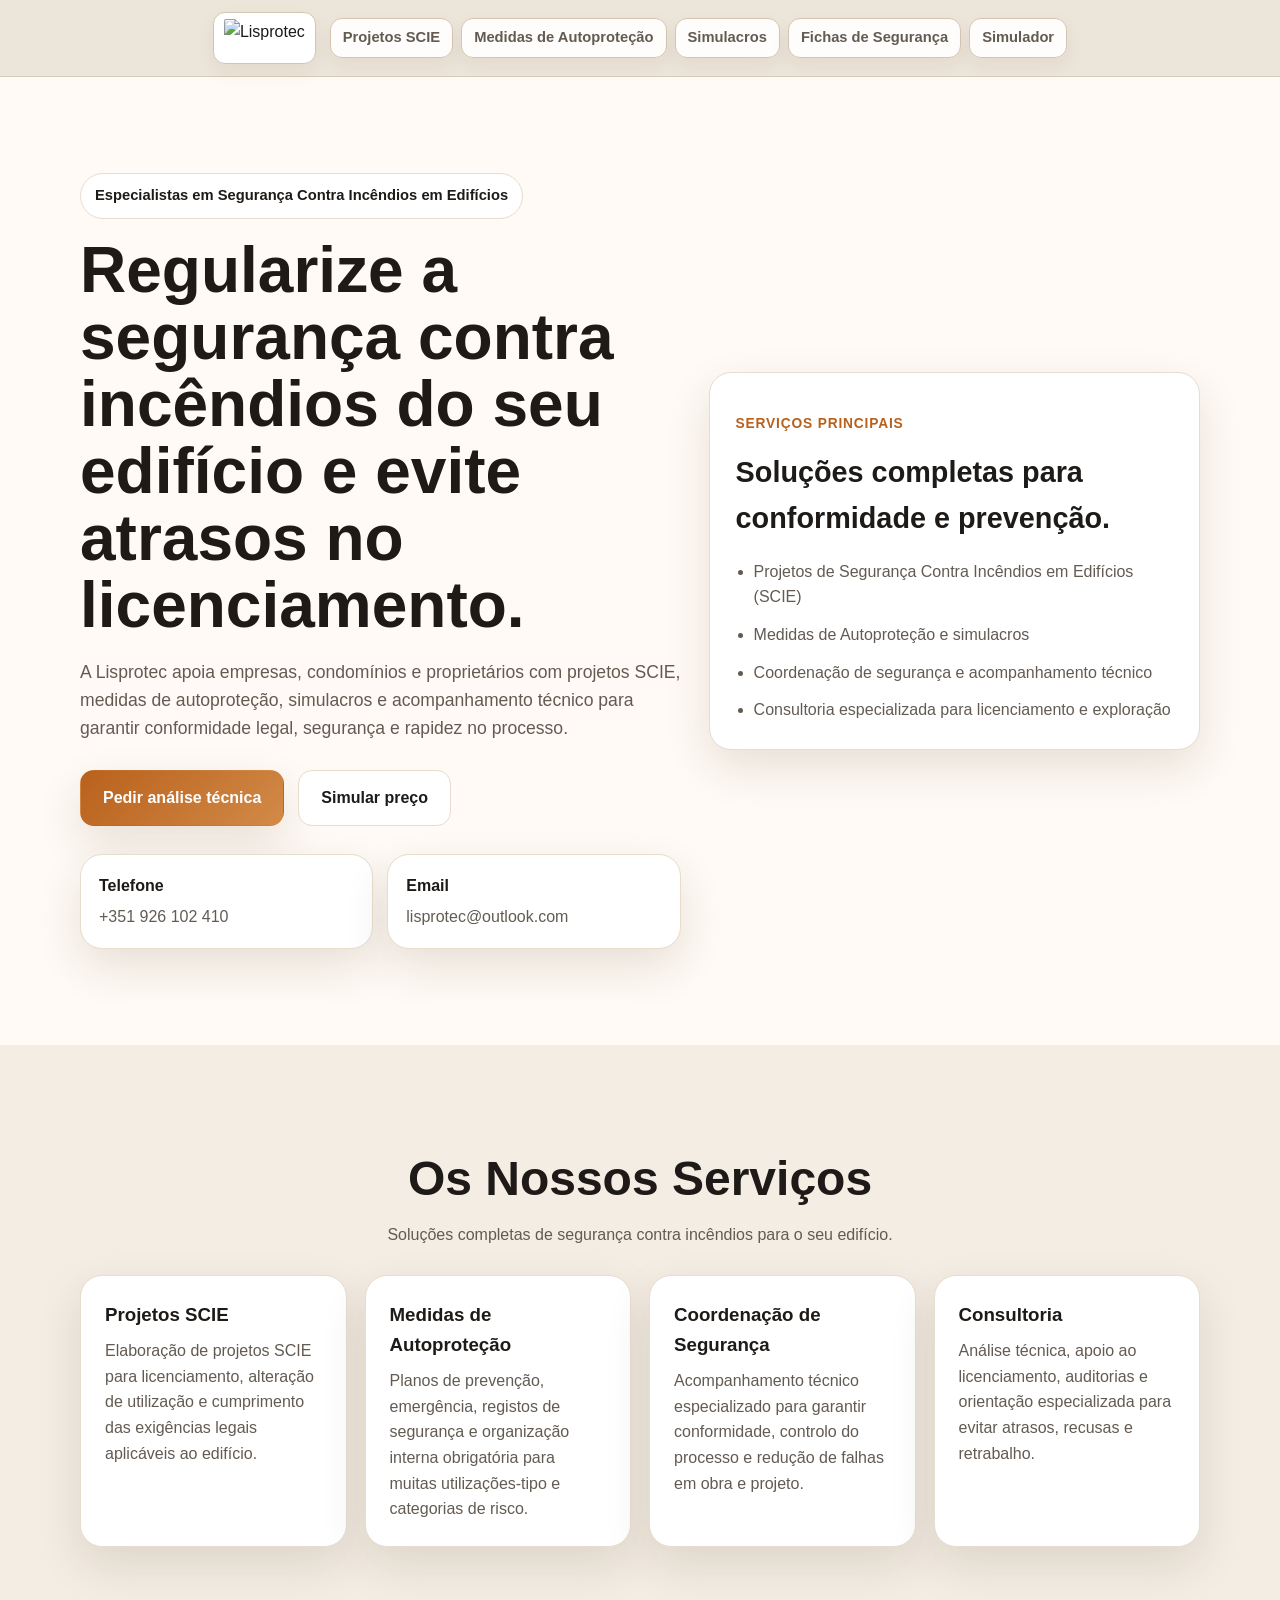
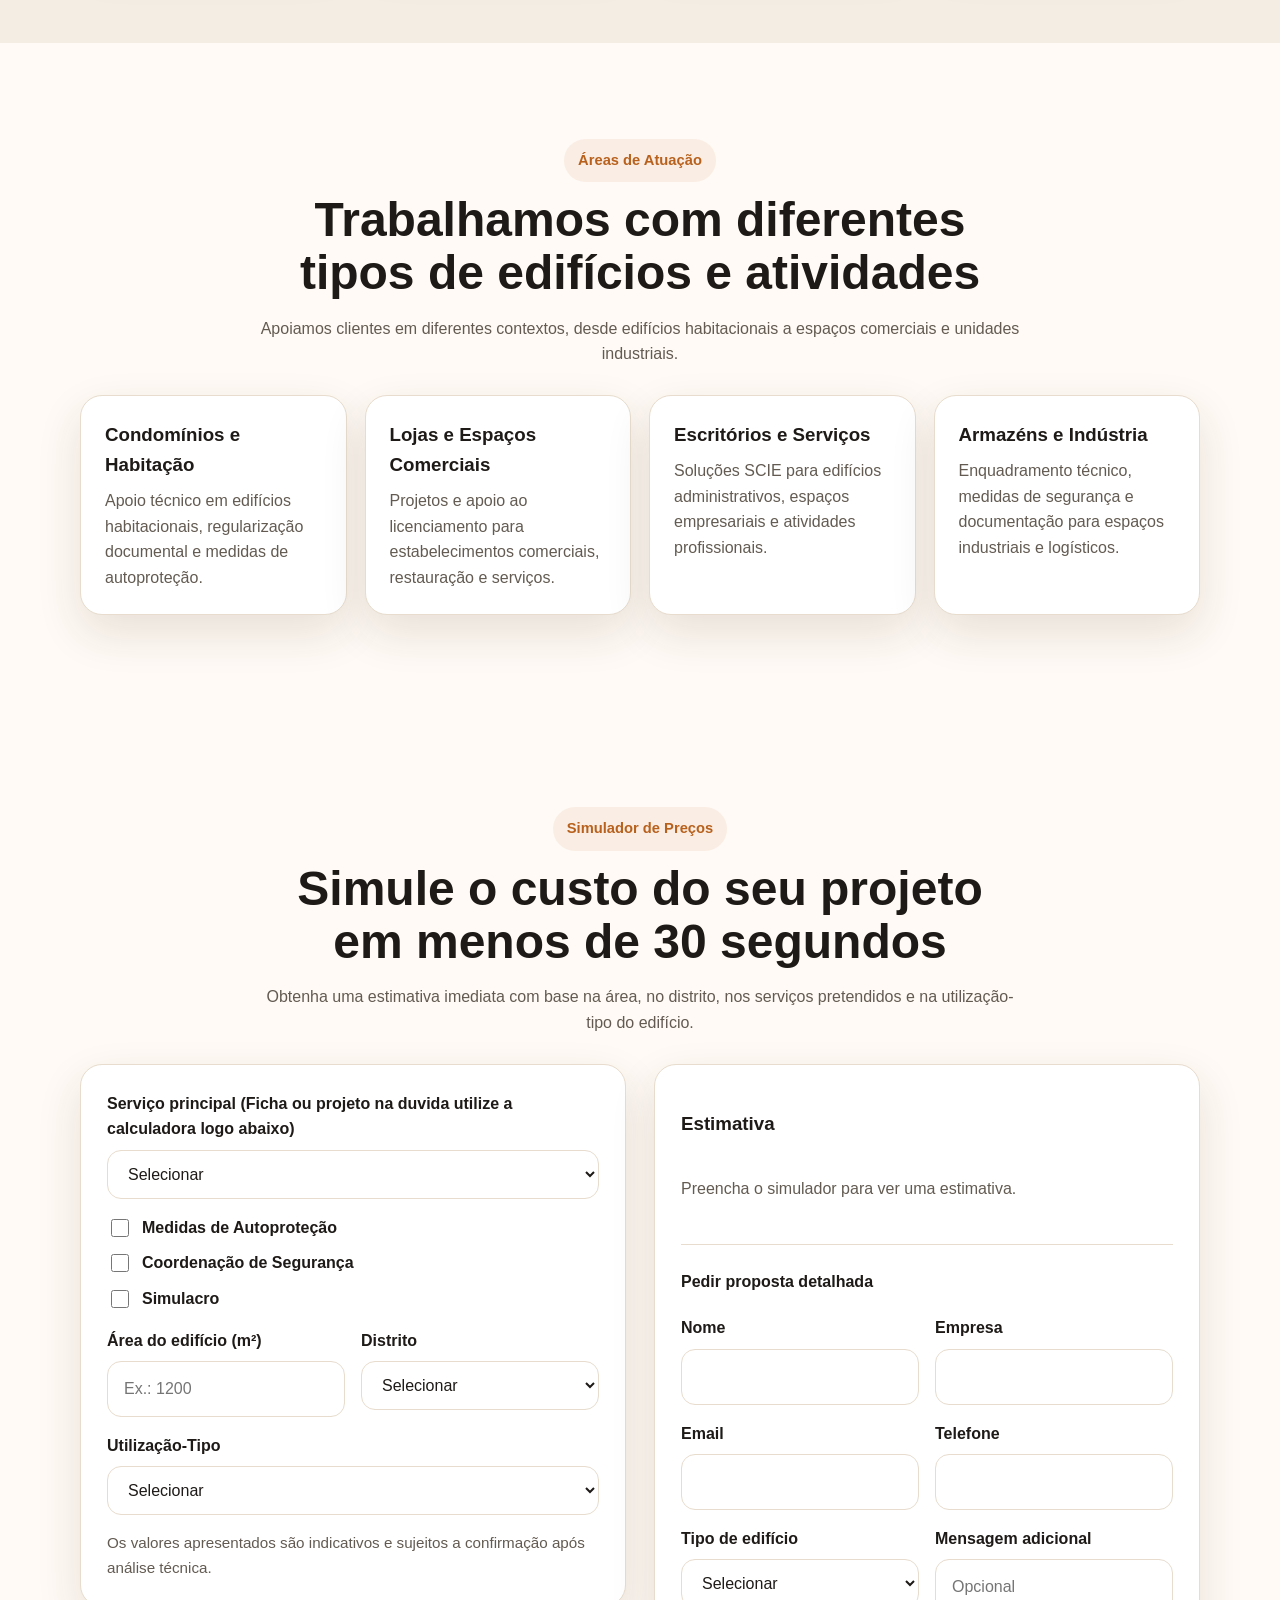
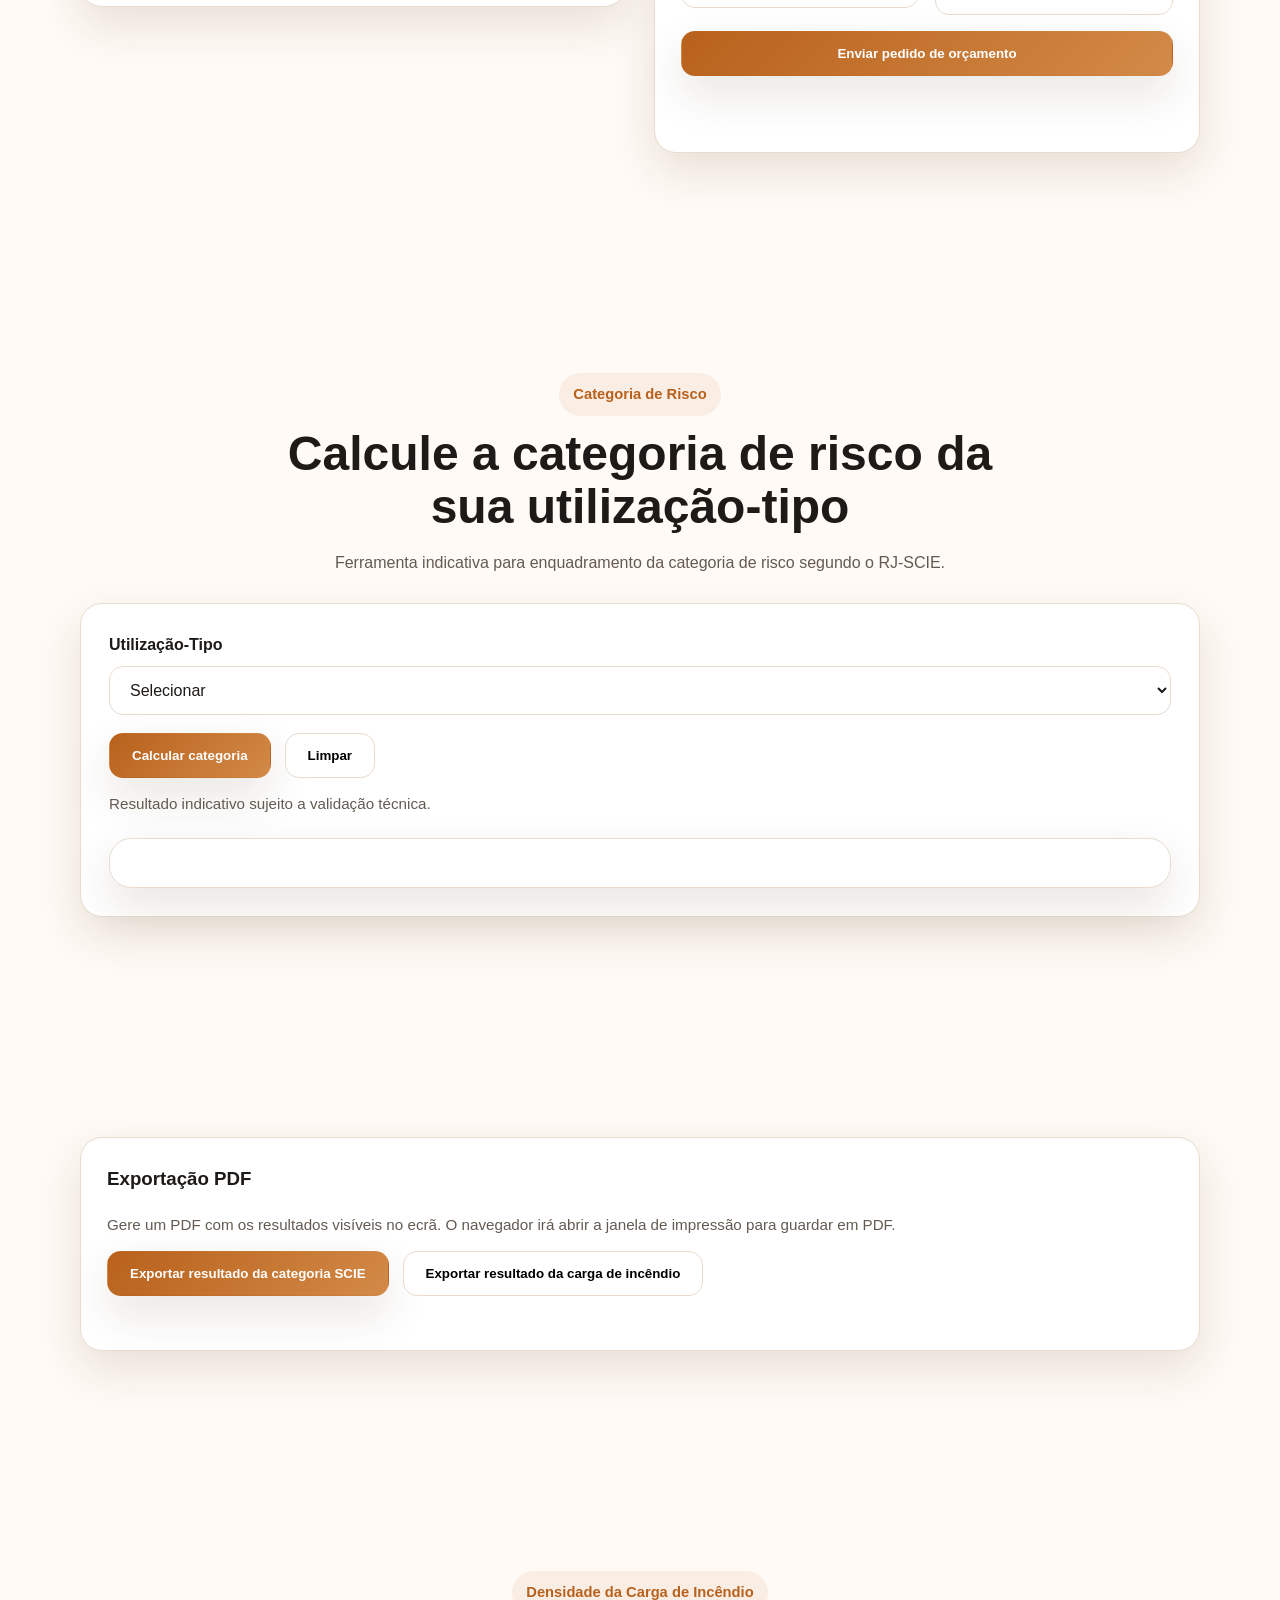
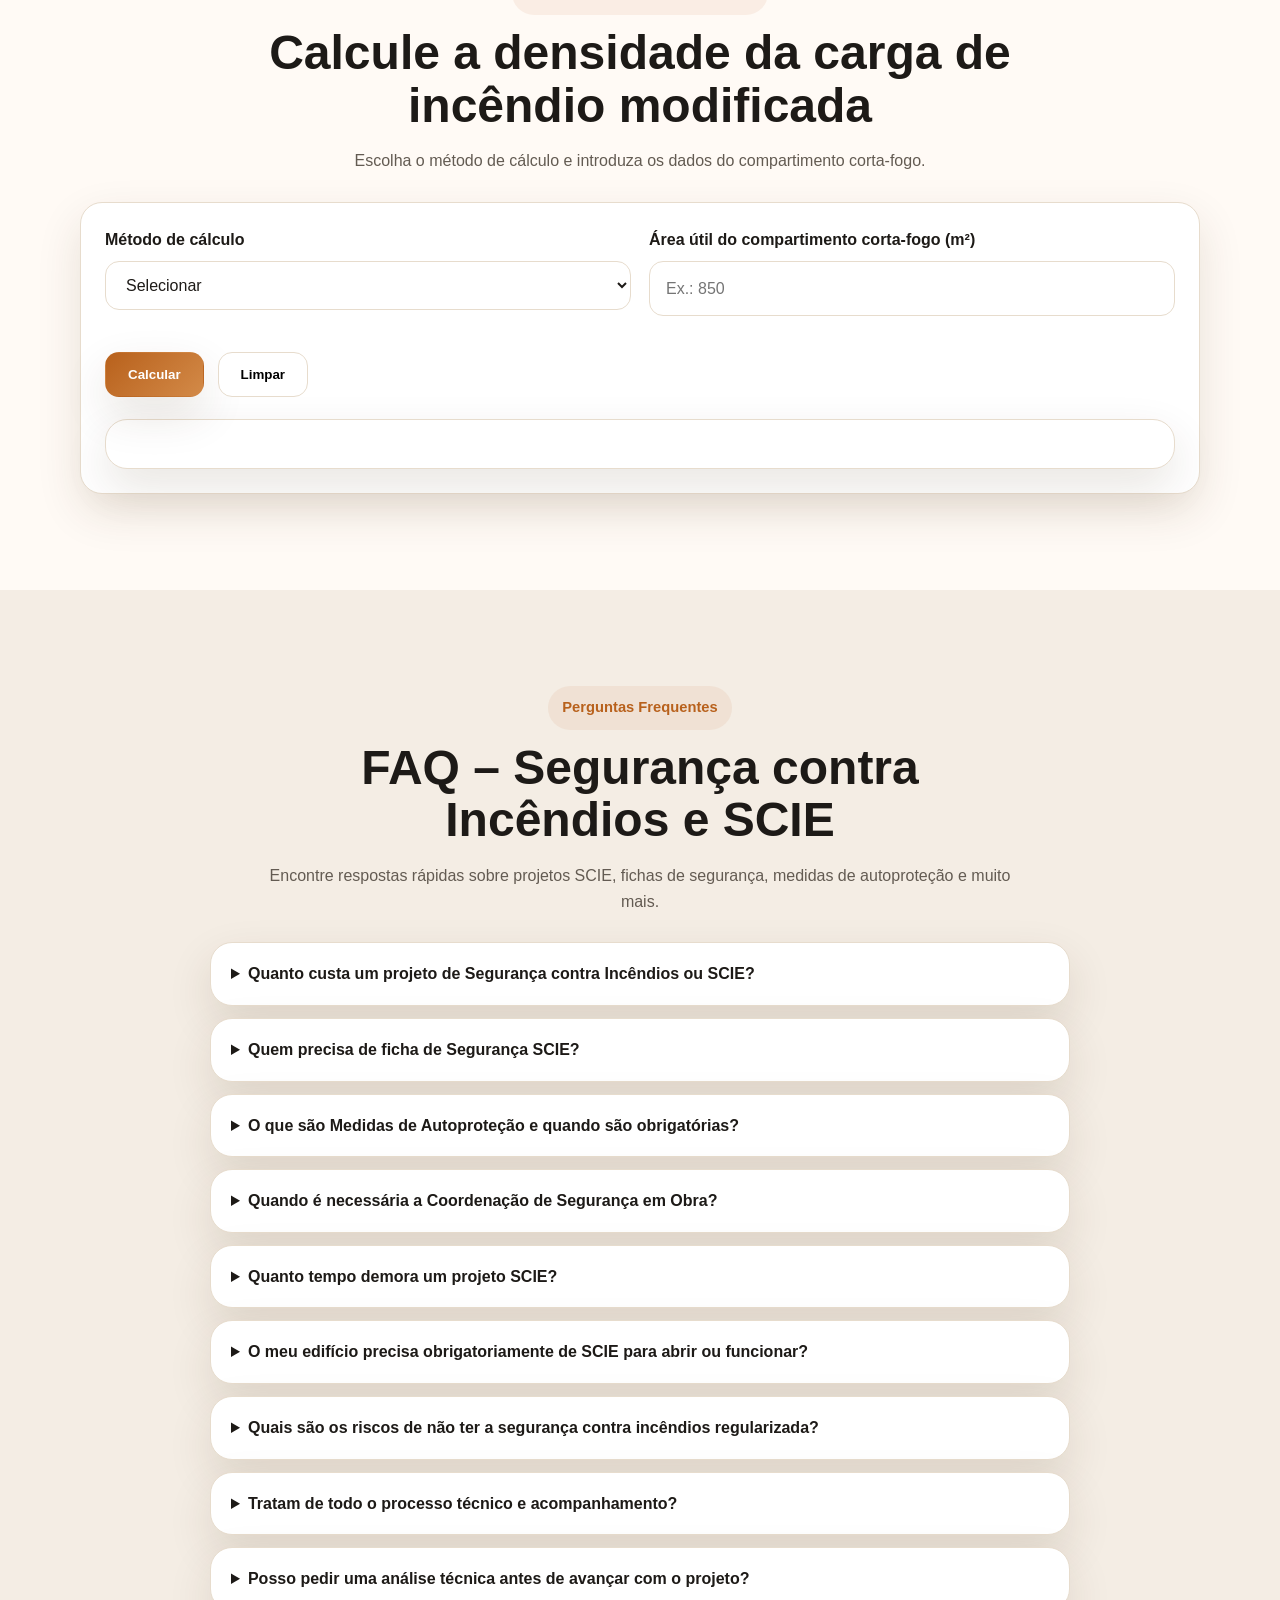
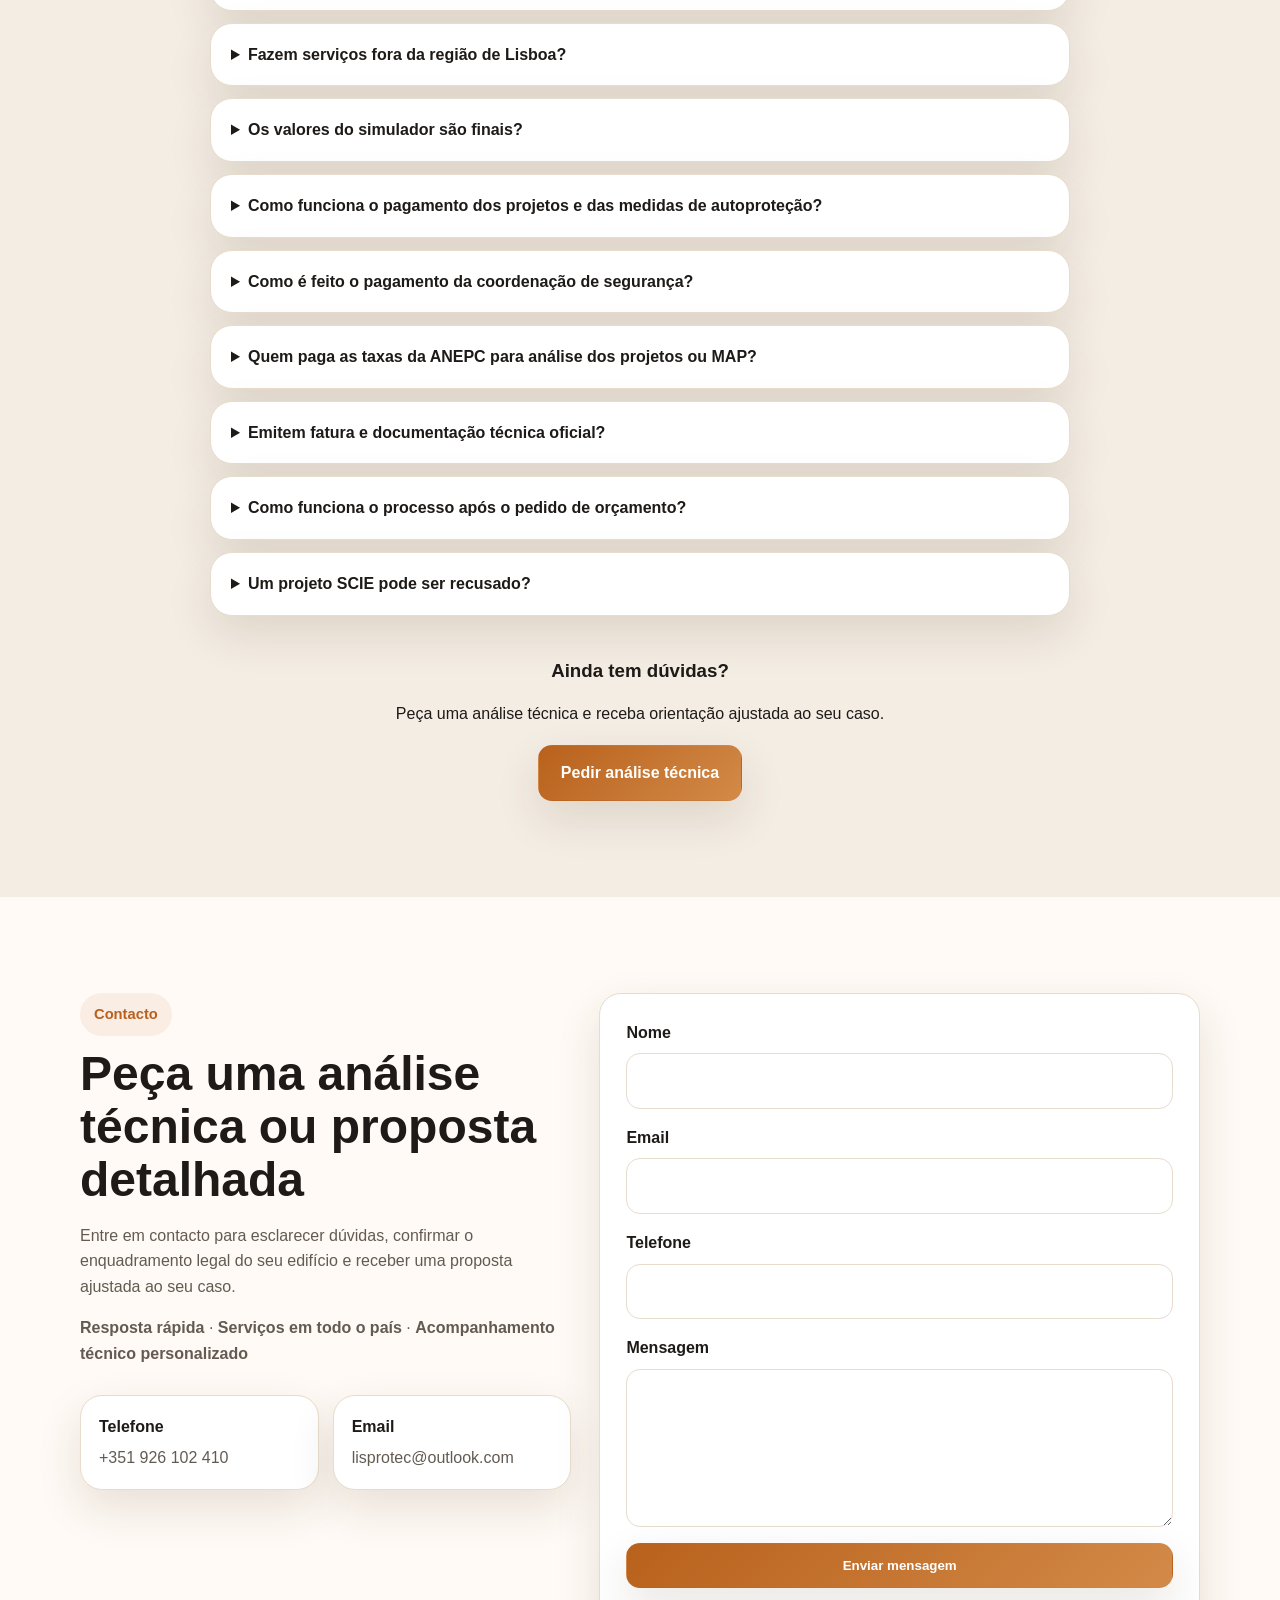
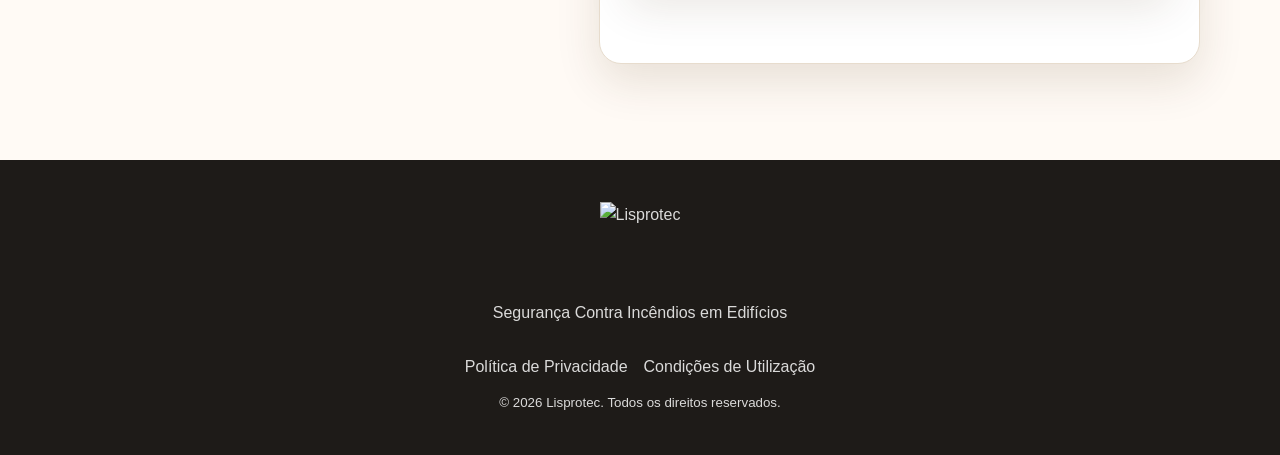
==== commit c30b823f: "Update index.html" ====
--- a/index.html
+++ b/index.html
@@ -140,7 +140,7 @@
           <div class="simulator-grid">
             <form id="simulator-form" class="panel form-panel">
               <div class="field-group">
-                <label for="mainService">Serviço principal</label>
+                <label for="mainService">Serviço principal (Ficha ou projeto na duvida utilize a calculadora logo abaixo)</label>
                 <select id="mainService" name="mainService">
                   <option value="">Selecionar</option>
                   <option value="projeto">Projeto SCIE</option>
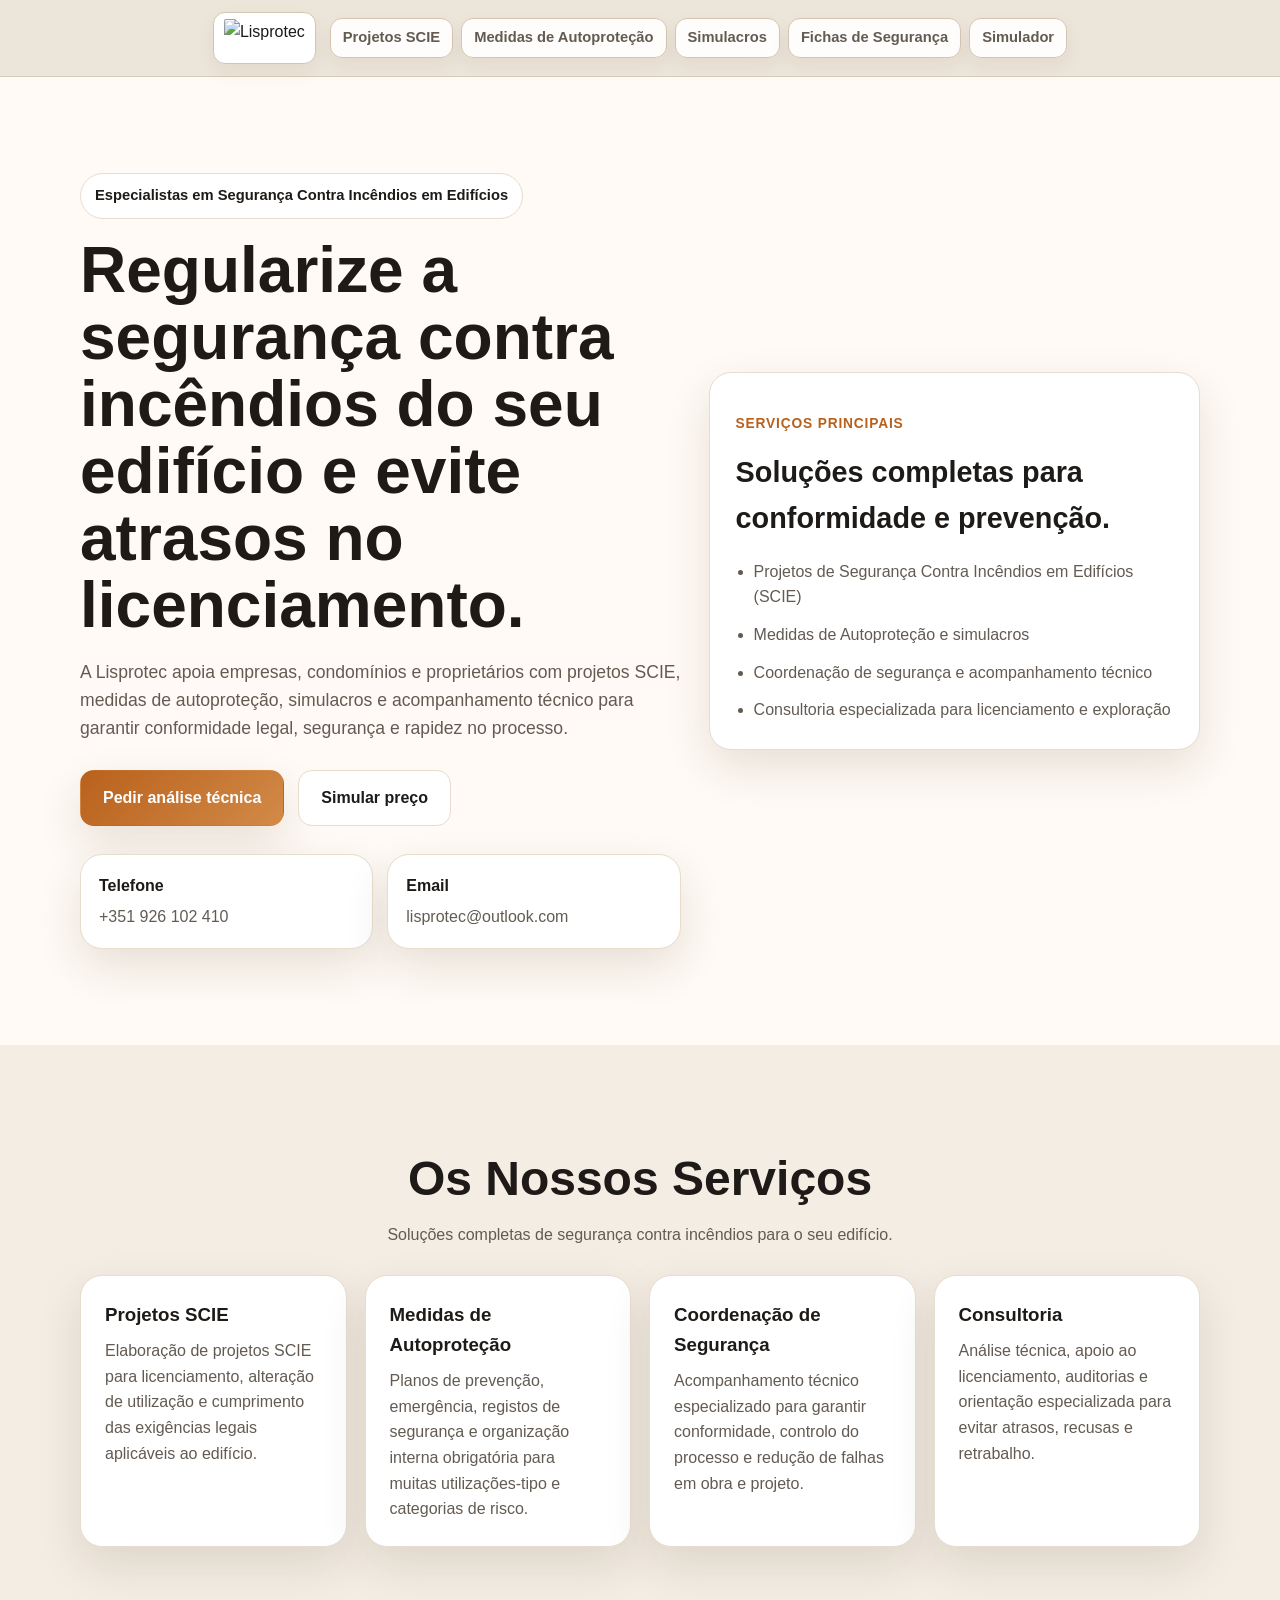
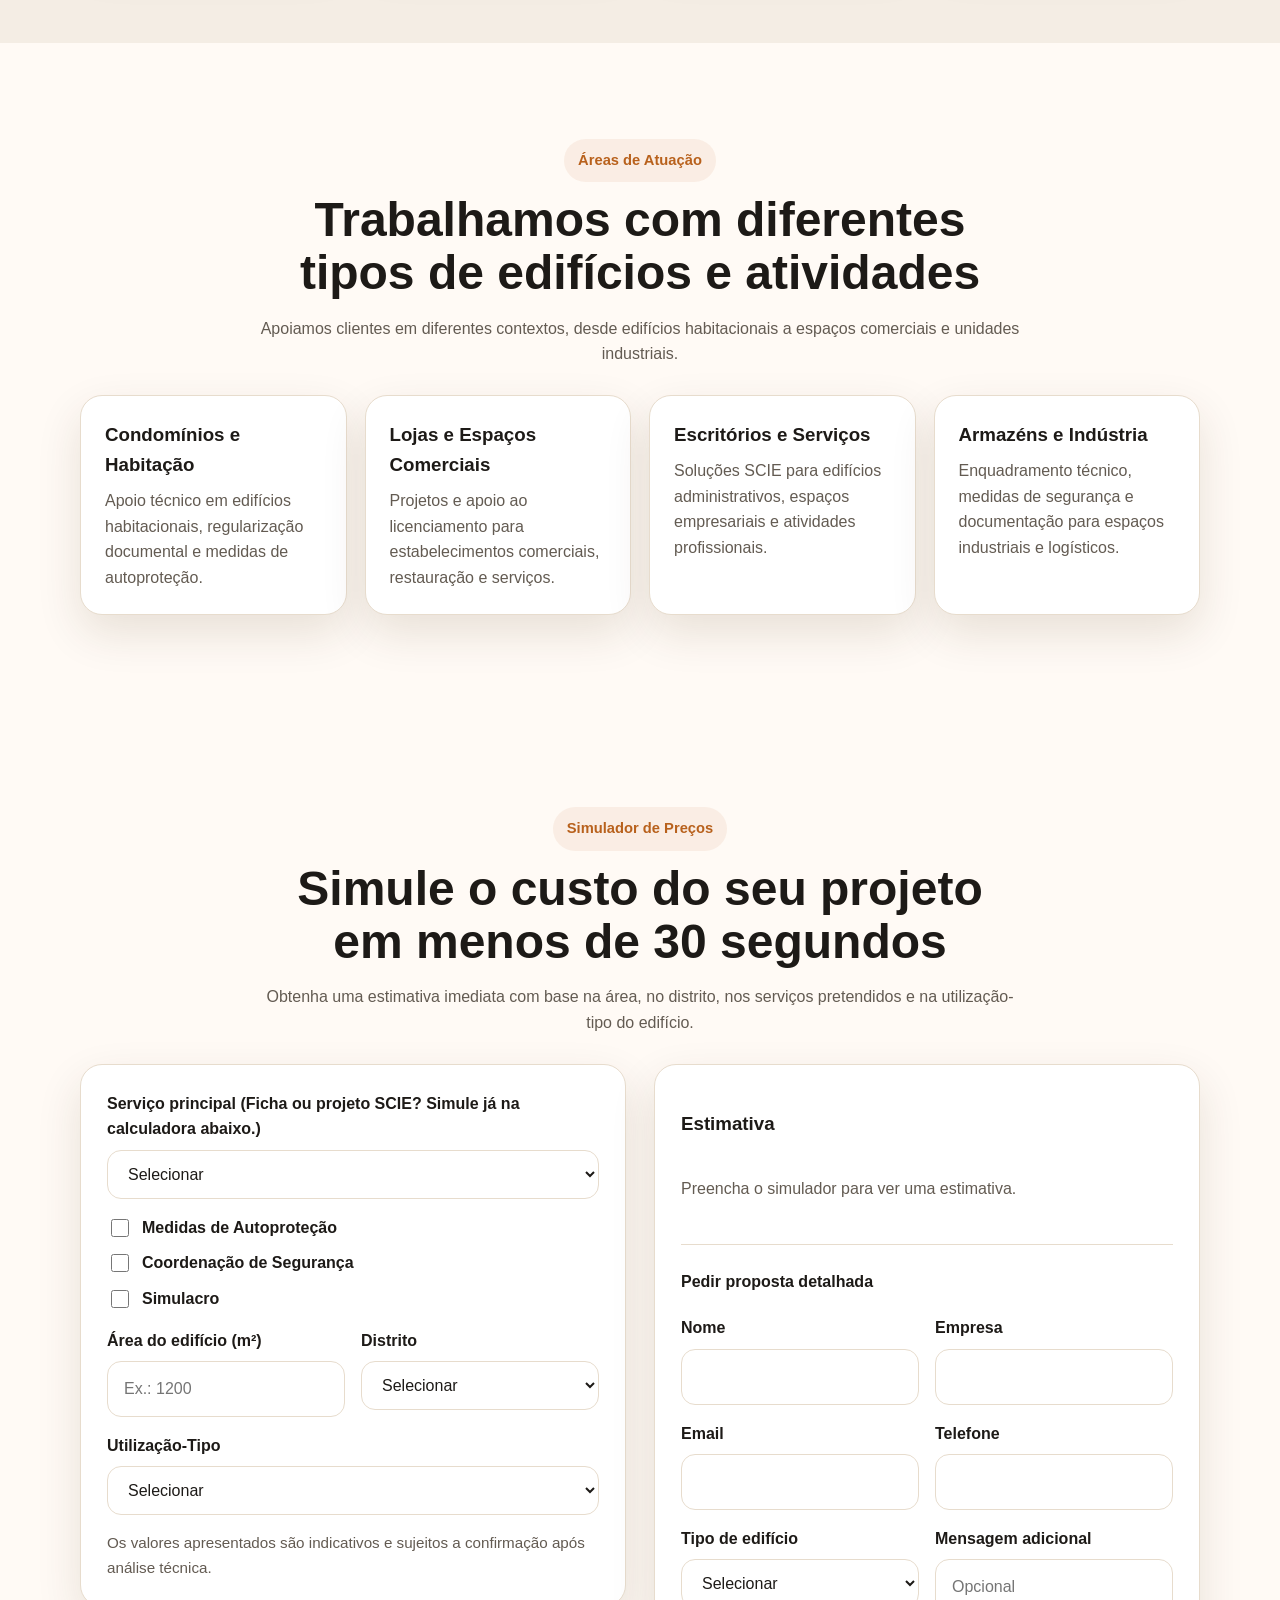
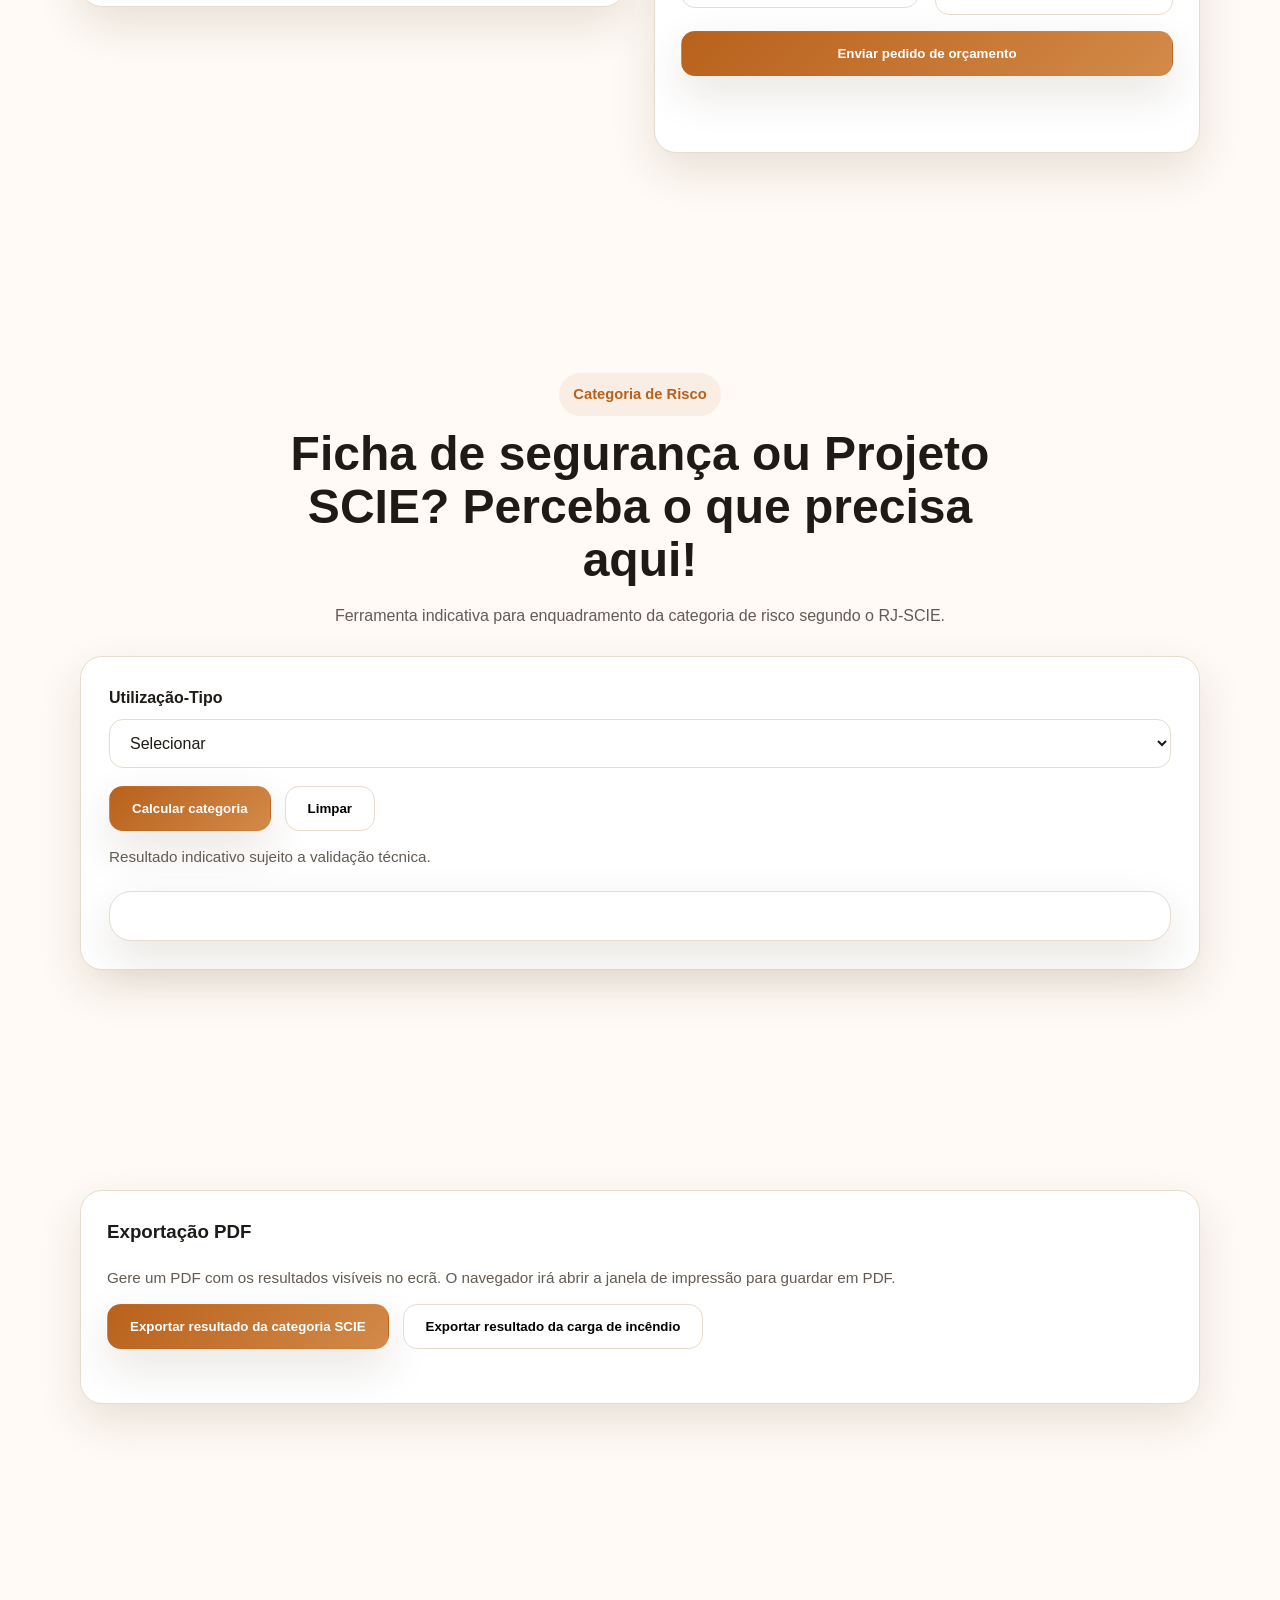
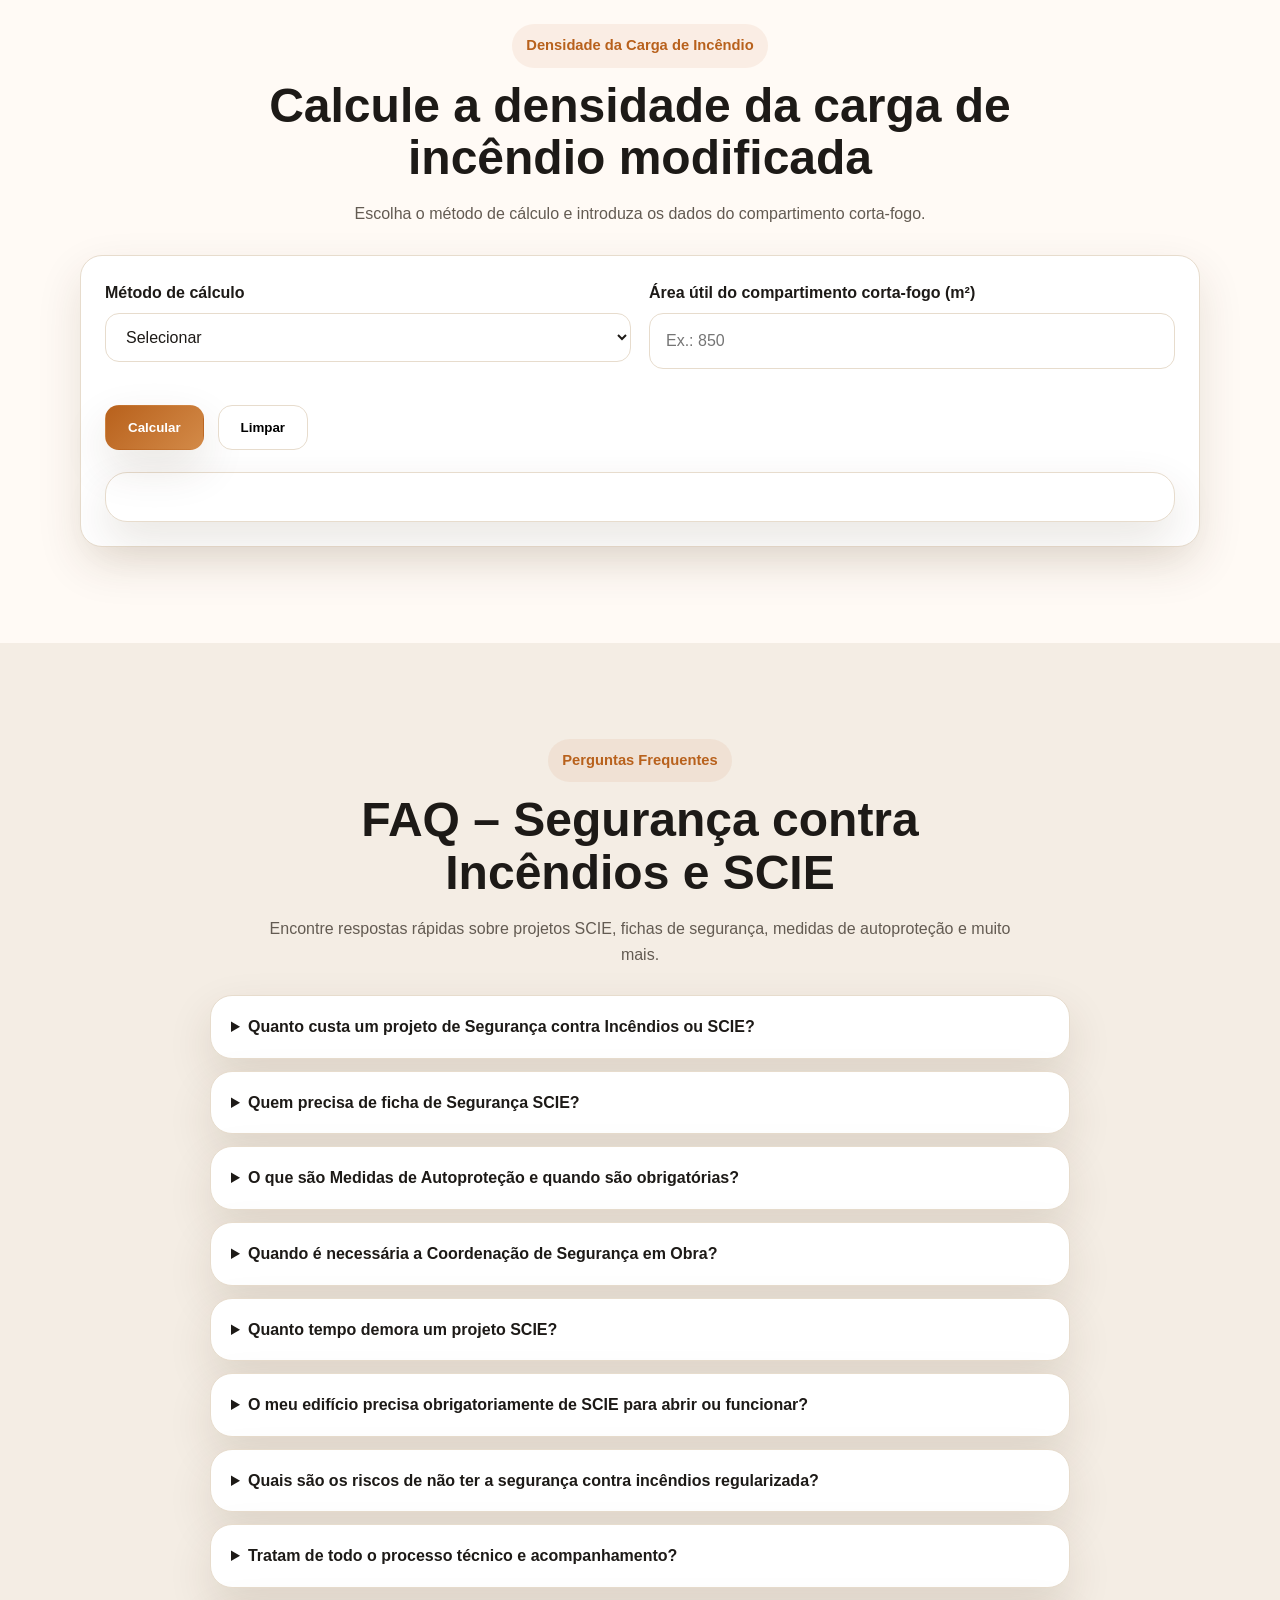
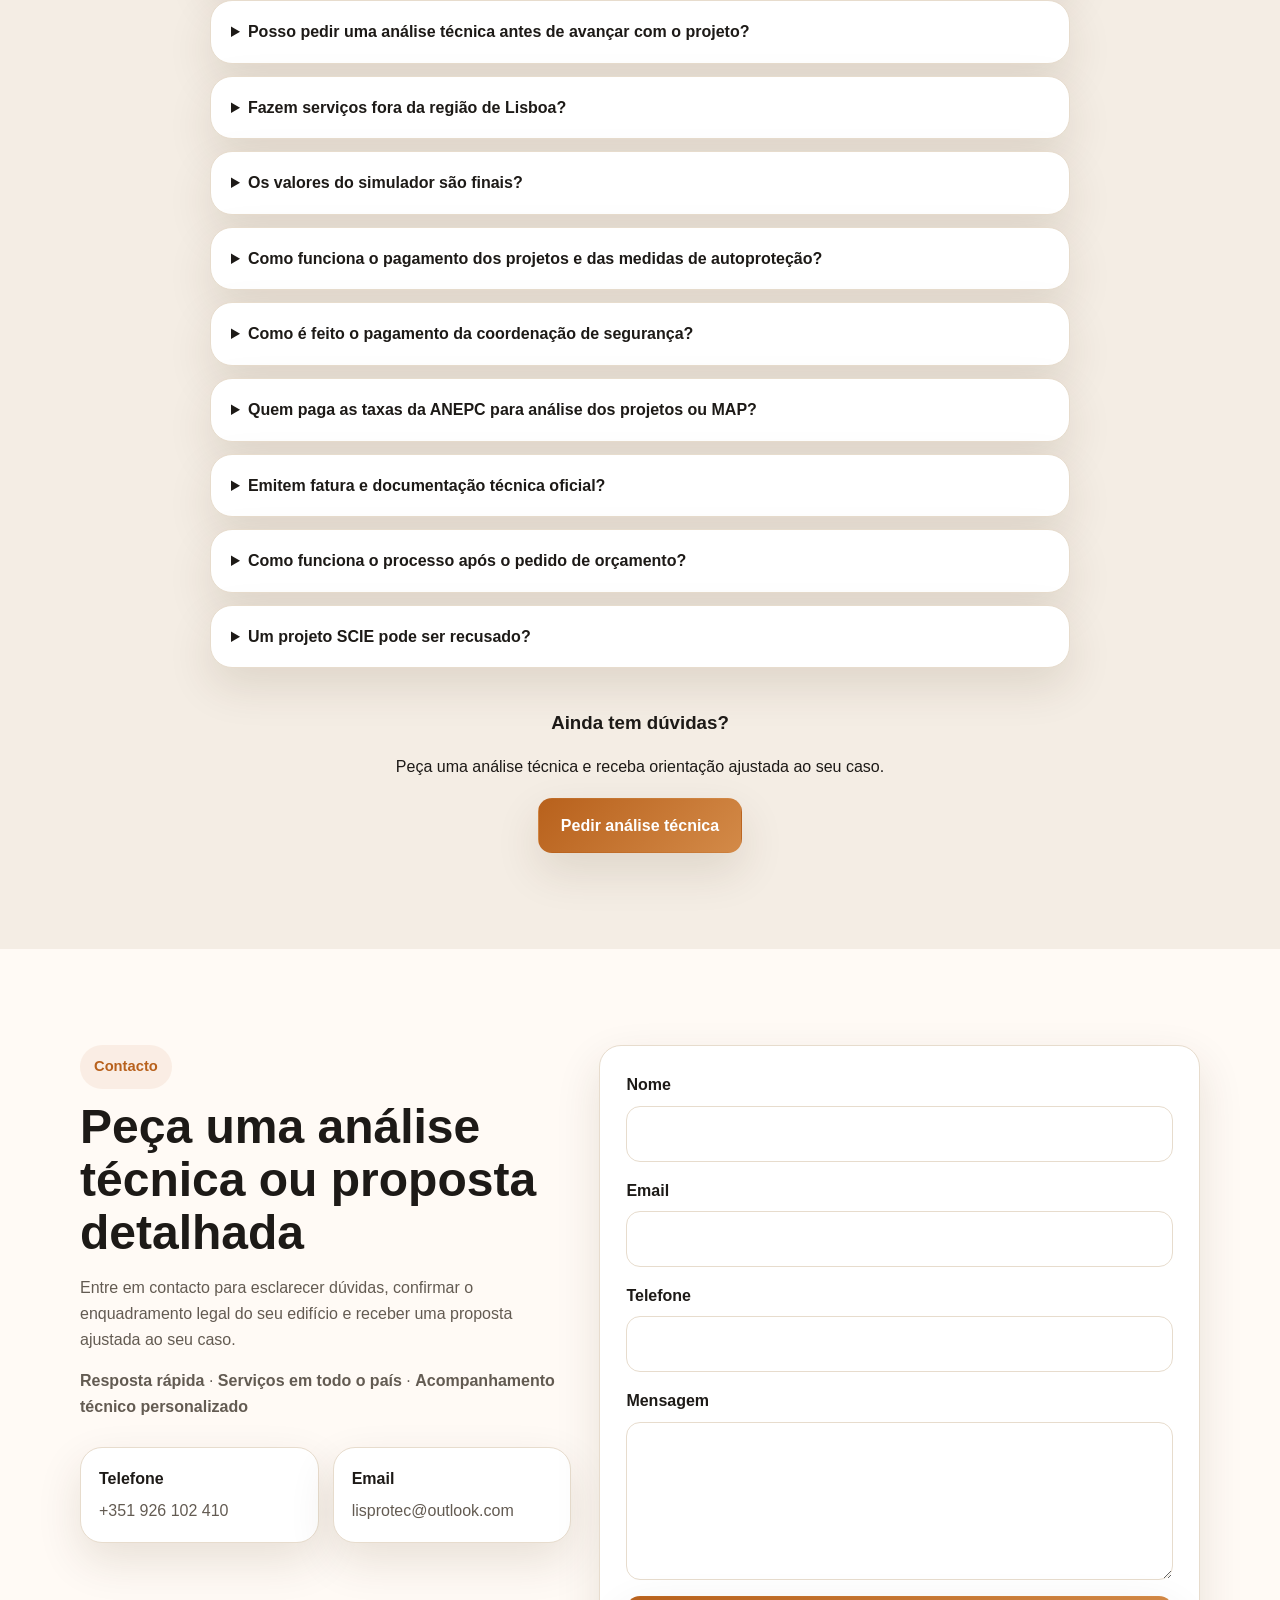
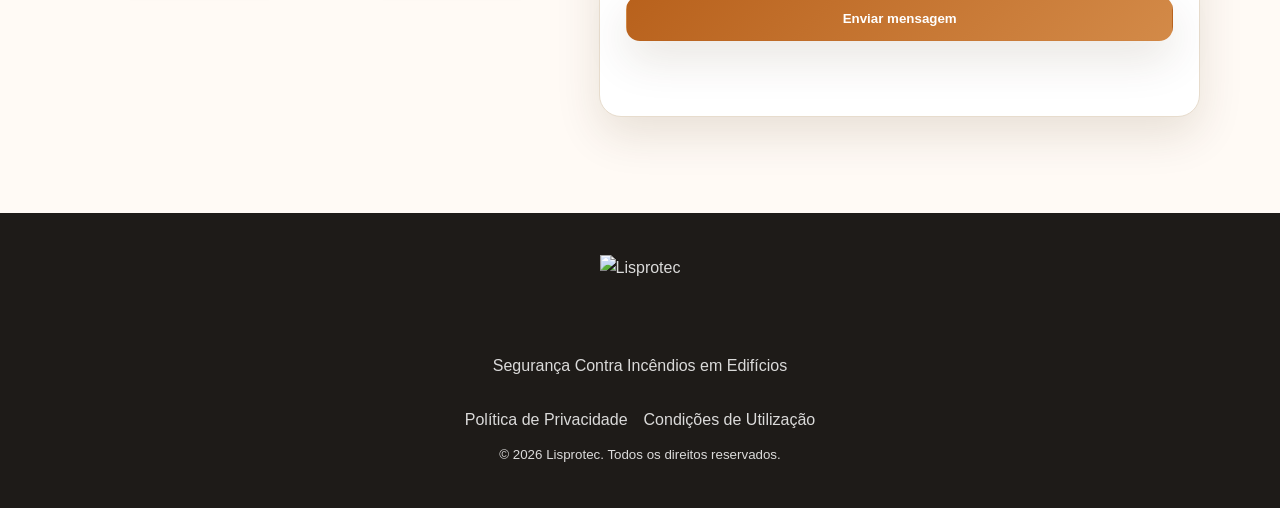
==== commit 2ff4c9e9: "Update index.html" ====
--- a/index.html
+++ b/index.html
@@ -140,7 +140,7 @@
           <div class="simulator-grid">
             <form id="simulator-form" class="panel form-panel">
               <div class="field-group">
-                <label for="mainService">Serviço principal (Ficha ou projeto na duvida utilize a calculadora logo abaixo)</label>
+                <label for="mainService">Serviço principal (Ficha ou projeto SCIE? Simule já na calculadora abaixo.)</label>
                 <select id="mainService" name="mainService">
                   <option value="">Selecionar</option>
                   <option value="projeto">Projeto SCIE</option>
@@ -280,7 +280,7 @@
   <div class="risk-calculator">
   <div class="section-head center narrow" style="margin-top: 28px;">
     <div class="eyebrow subtle">Categoria de Risco</div>
-    <h2>Calcule a categoria de risco da sua utilização-tipo</h2>
+    <h2>Ficha de segurança ou Projeto SCIE? Perceba o que precisa aqui!</h2>
     <p>
       Ferramenta indicativa para enquadramento da categoria de risco segundo o RJ-SCIE.
     </p>
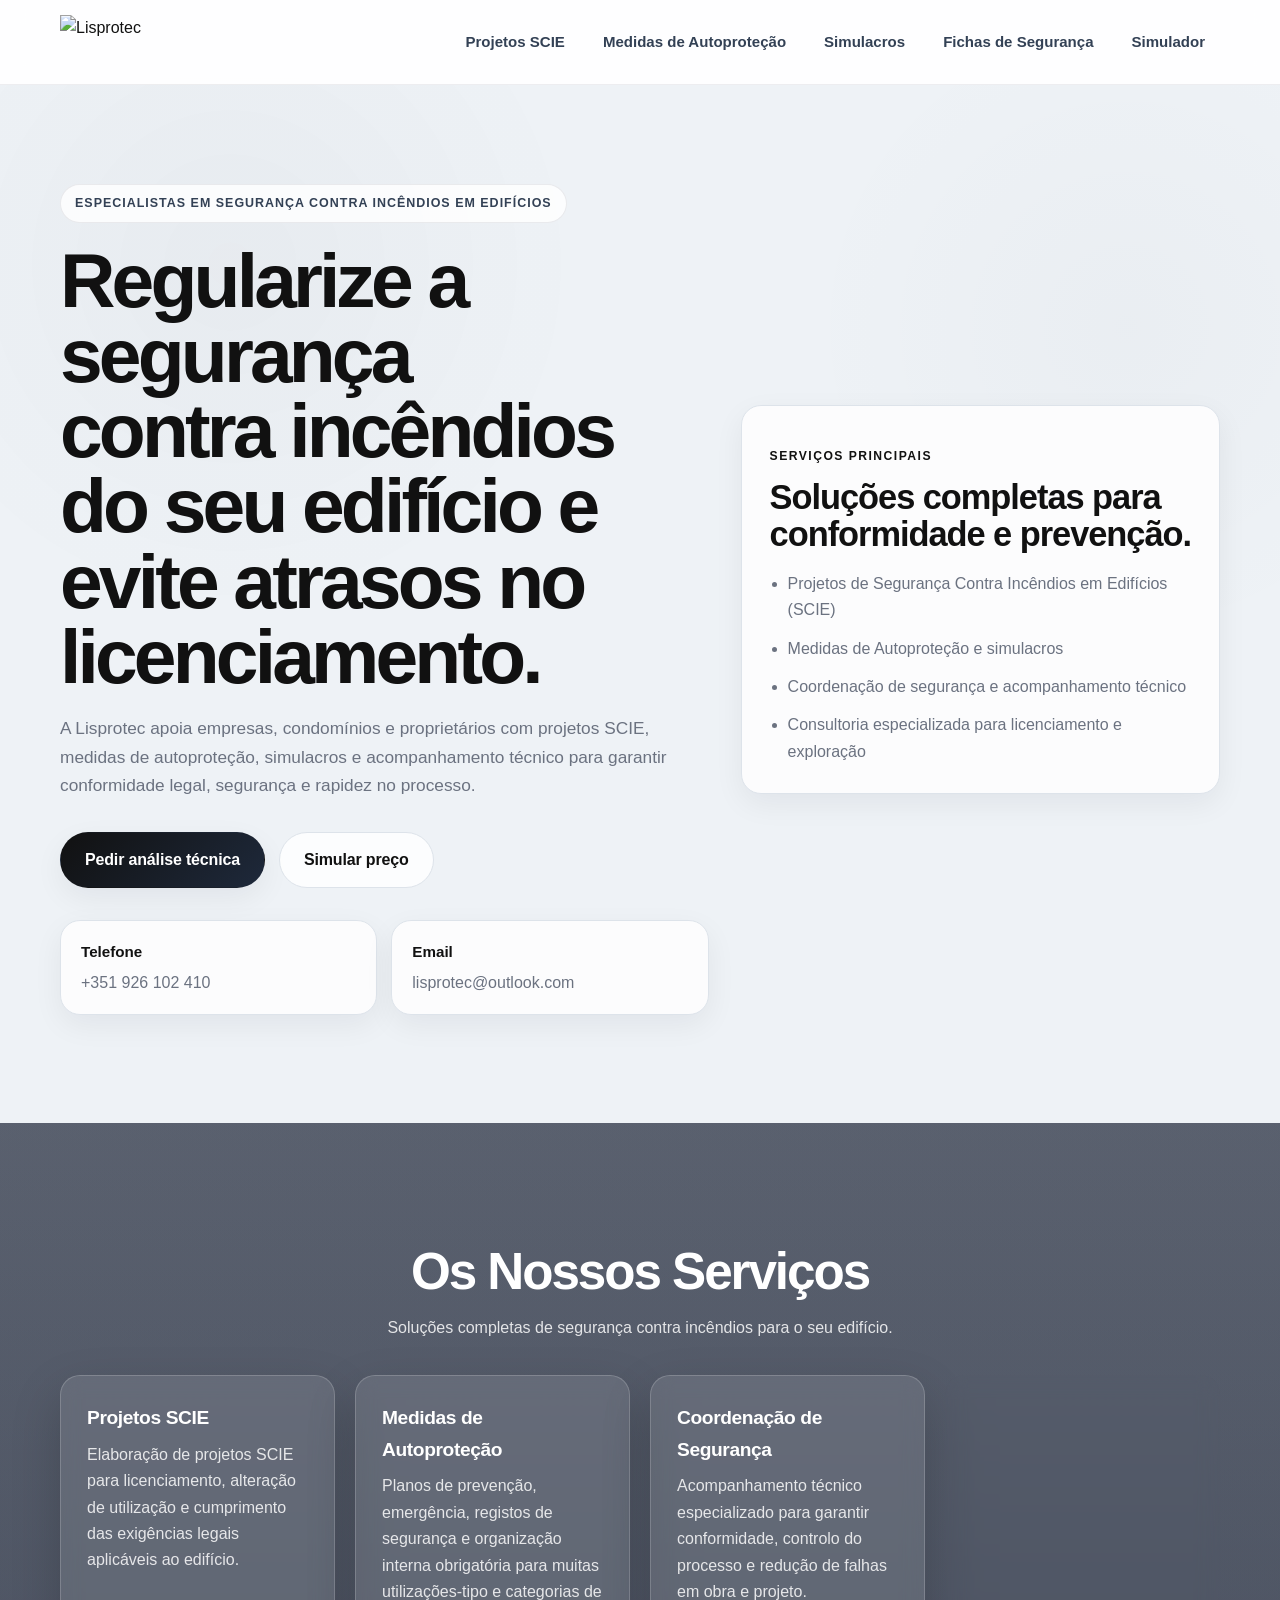
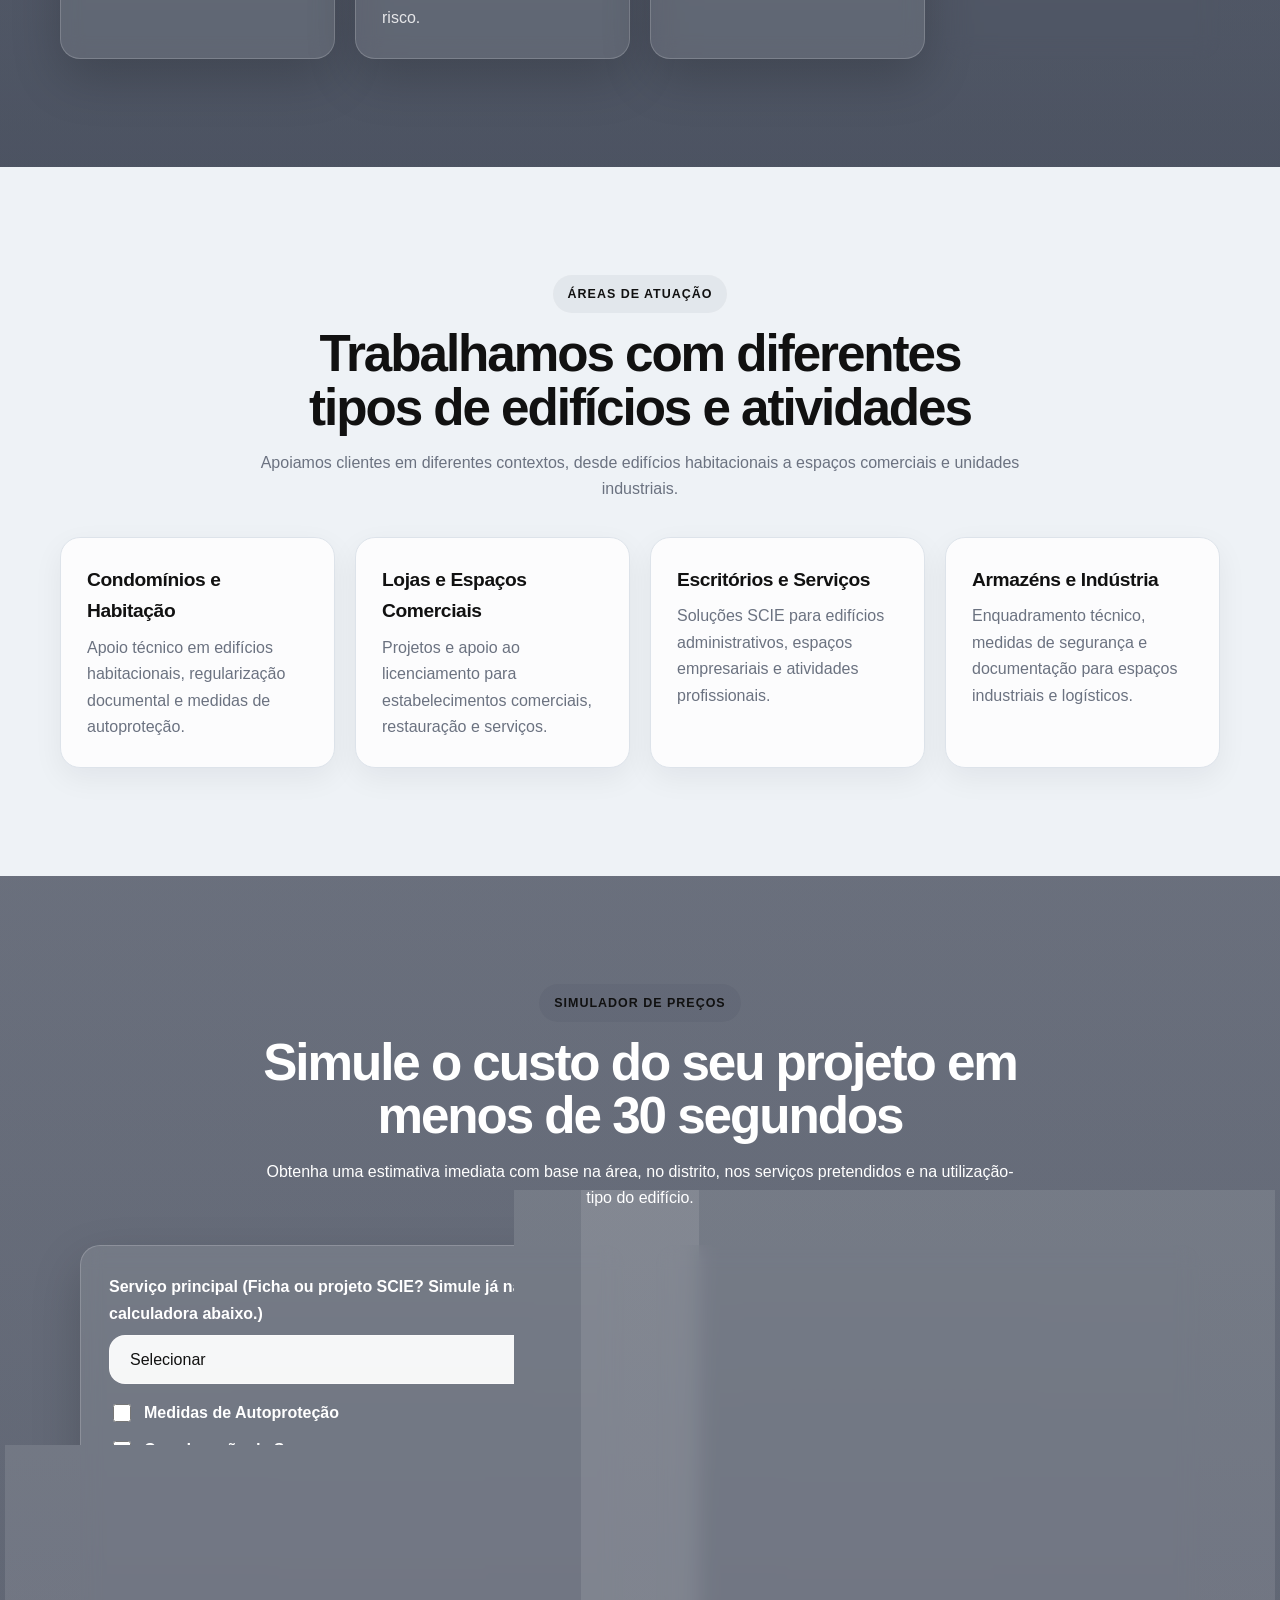
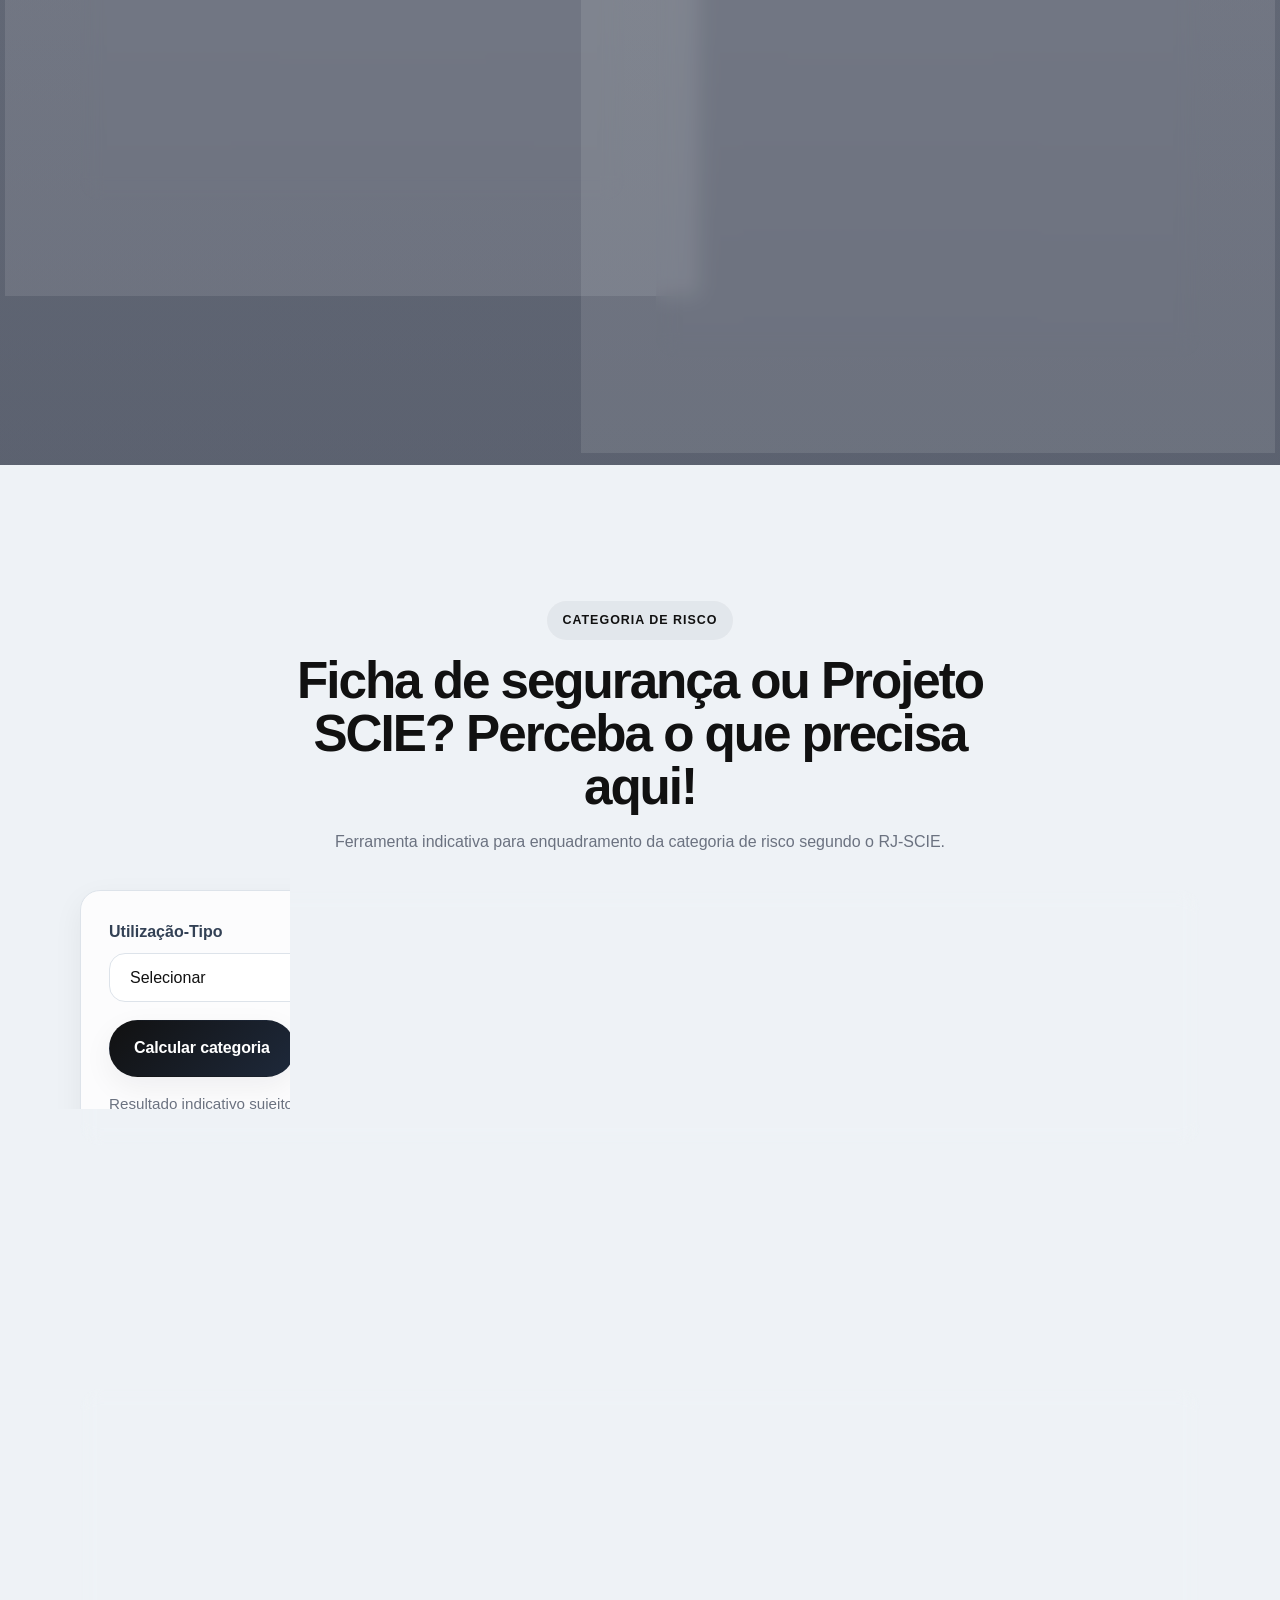
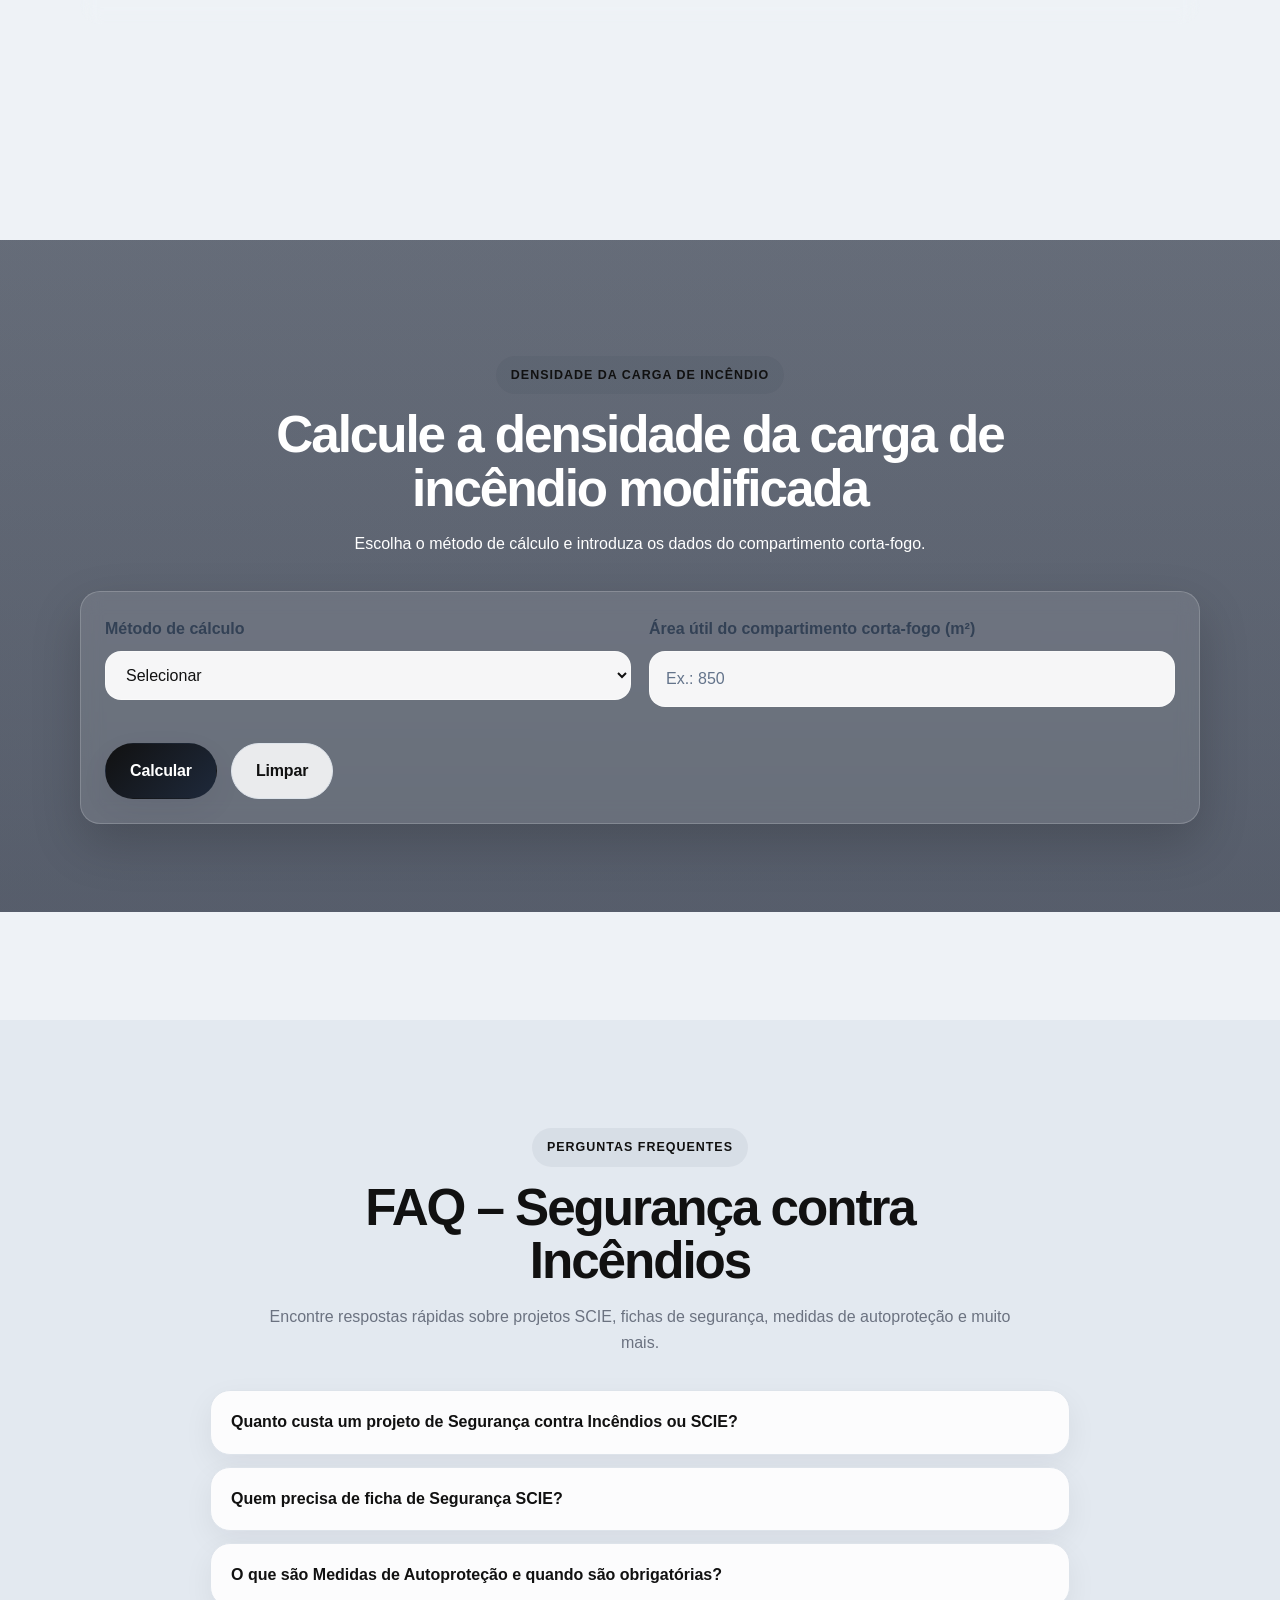
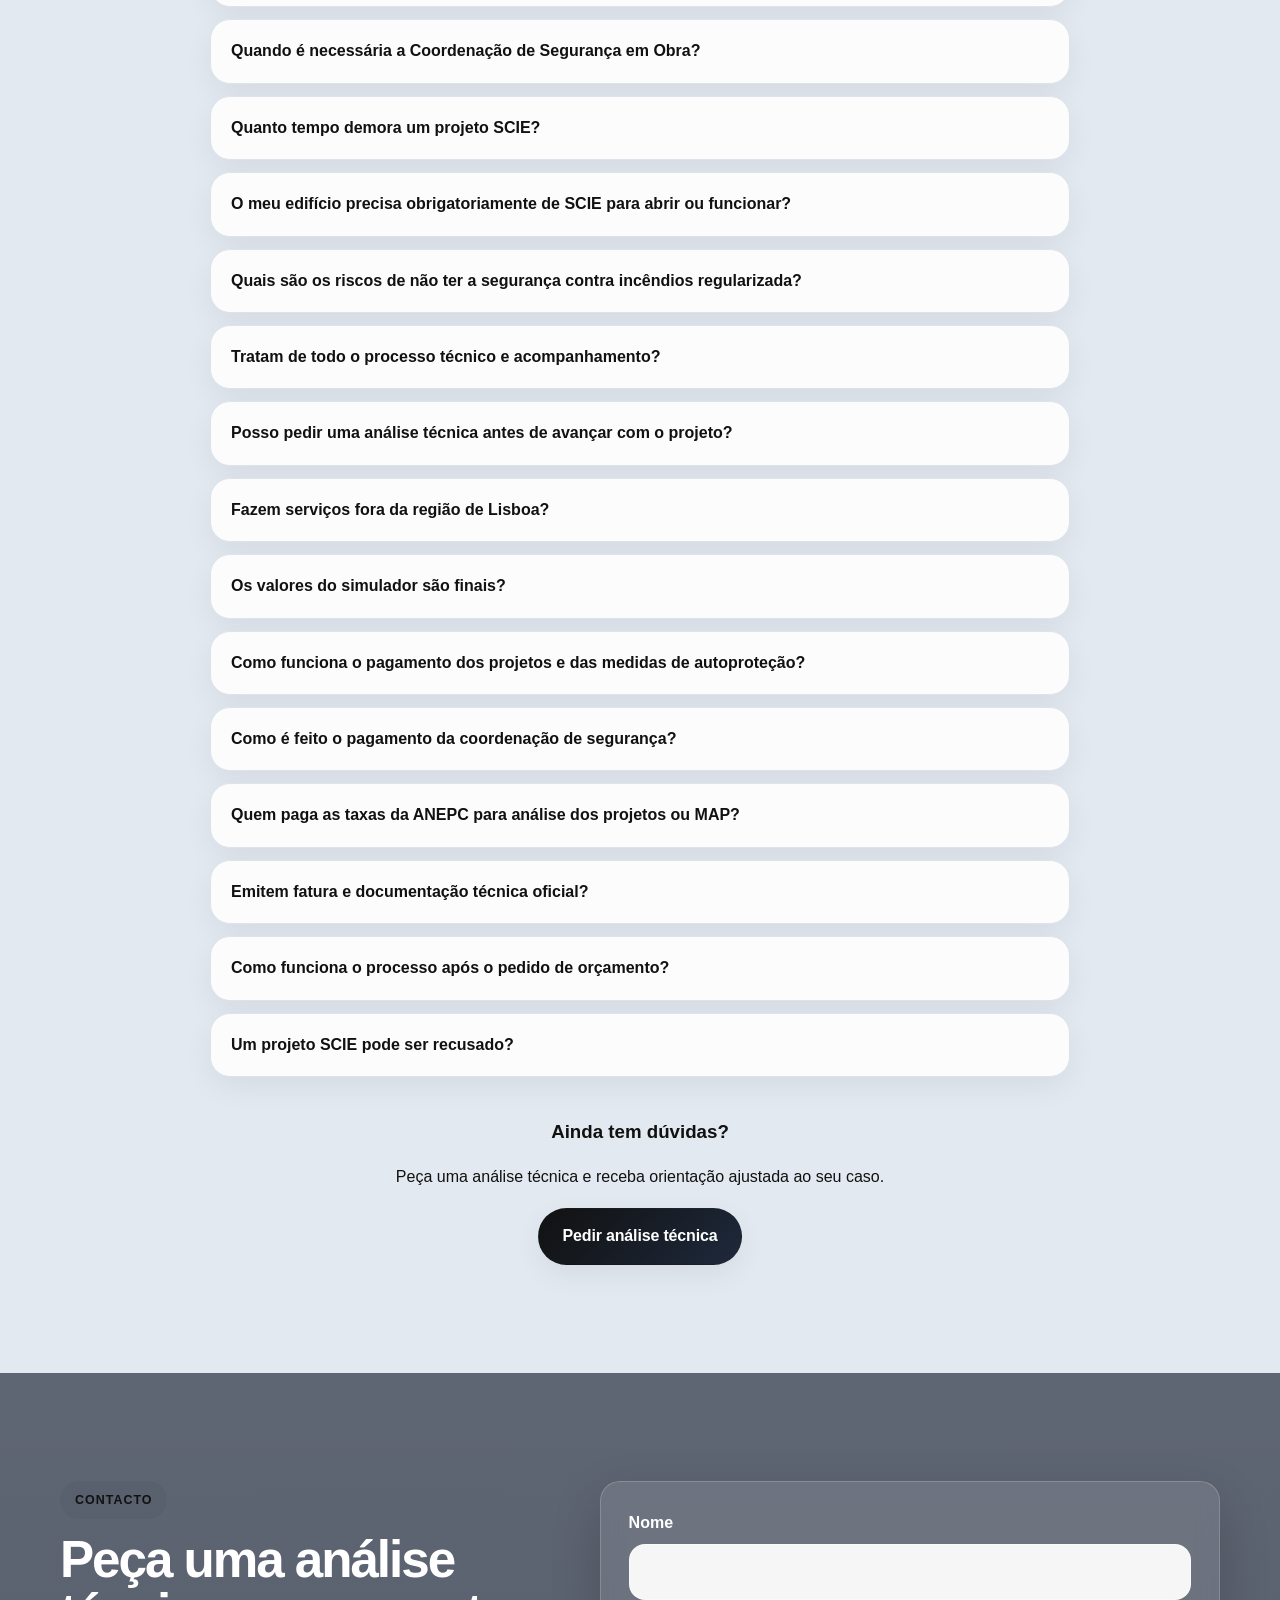
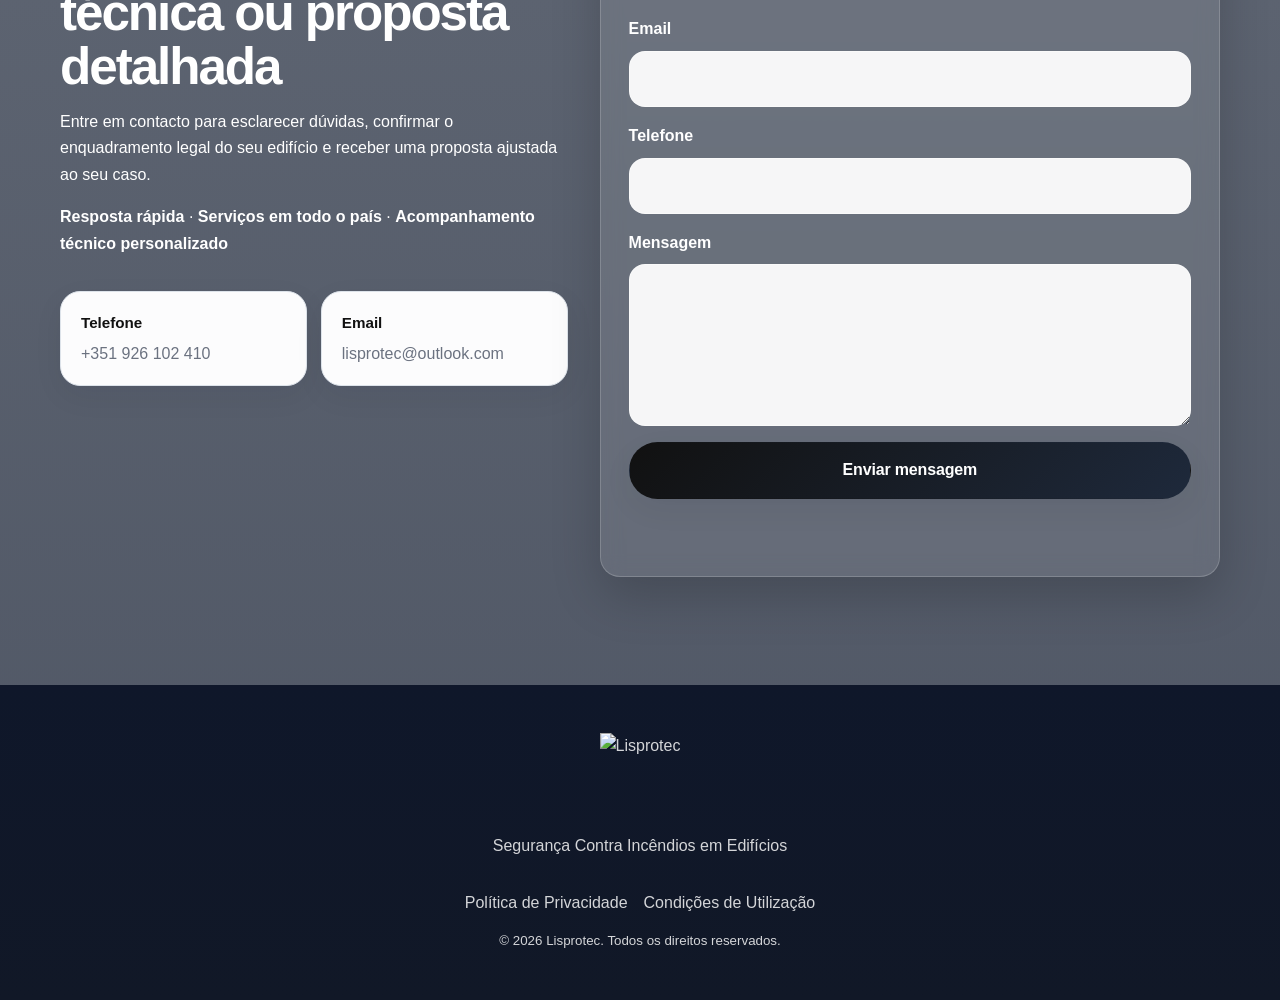
==== commit ad1d1cf2: "Update index.html" ====
--- a/index.html
+++ b/index.html
@@ -521,14 +521,16 @@
         <div class="container faq-wrap">
           <div class="section-head center narrow">
             <div class="eyebrow subtle">Perguntas Frequentes</div>
-            <h2>FAQ – Segurança contra Incêndios e SCIE</h2>
+            <h2>FAQ – Segurança contra Incêndios</h2>
             <p>Encontre respostas rápidas sobre projetos SCIE, fichas de segurança, medidas de autoproteção e muito mais.</p>
           </div>
 
           <div class="faq-list">
             <details>
               <summary>Quanto custa um projeto de Segurança contra Incêndios ou SCIE?</summary>
-              <p>O preço depende da área e do tipo de utilização do edifício. Utilize o simulador para obter uma estimativa rápida.</p>
+              <p>O preço depende da área e do tipo de utilização do edifício.
+Pode utilizar o simulador para obter uma estimativa rápida. Caso o cliente forneça toda a informação necessária, 
+                incluindo plantas em formato editável, plantas de localização e os termos de responsabilidade das restantes especialidades, o valor final aplicado será o valor apresentado na simulação.</p>
             </details>
             <details>
               <summary>Quem precisa de ficha de Segurança SCIE?</summary>
@@ -536,7 +538,16 @@
             </details>
             <details>
               <summary>O que são Medidas de Autoproteção e quando são obrigatórias?</summary>
-              <p>Incluem planos e procedimentos internos de segurança contra incêndios e podem ser obrigatórias consoante a atividade e a categoria de risco.</p>
+              <p>As Medidas de Autoproteção são o conjunto de procedimentos, instruções e documentos que visam prevenir incêndios e organizar a resposta em caso de emergência, 
+                garantindo a segurança das pessoas e do edifício durante a sua utilização.
+Incluem, consoante o caso, procedimentos ou planos de prevenção, procedimentos ou planos de emergência, registos de segurança, ações de formação e simulacros.
+
+Em regra, são obrigatórias para os edifícios e recintos abrangidos pelo regime de Segurança Contra Incêndio em Edifícios (SCIE), incluindo edifícios já existentes.
+O tipo de medidas exigidas depende da utilização do edifício e da respetiva categoria de risco. Em situações de menor risco, as exigências podem ser mais simples; em edifícios com maior complexidade ou risco, 
+                as medidas são mais completas e detalhadas.
+
+No caso dos edifícios habitacionais, algumas obrigações podem não ser aplicáveis da mesma forma, nomeadamente quanto à formação e aos simulacros, salvo se existir risco significativo.
+Por isso, o enquadramento deve ser sempre confirmado através de análise técnica.</p>
             </details>
             <details>
               <summary>Quando é necessária a Coordenação de Segurança em Obra?</summary>
@@ -544,7 +555,8 @@
             </details>
             <details>
               <summary>Quanto tempo demora um projeto SCIE?</summary>
-              <p>O prazo varia conforme a complexidade do edifício, documentação disponível e necessidade de coordenação adicional.</p>
+              <p>O prazo varia consoante a complexidade do edifício, a documentação disponível e a eventual necessidade de coordenação adicional.
+Se o cliente disponibilizar toda a informação necessária e não forem necessários levantamentos adicionais, a entrega dos projetos e das MAP pode demorar, em média, entre 2 e 3 semanas.</p>
             </details>
 
             <details>
@@ -555,7 +567,13 @@
 
             <details>
               <summary>Quais são os riscos de não ter a segurança contra incêndios regularizada?</summary>
-              <p>A falta de cumprimento das exigências SCIE pode resultar em coimas, dificuldades no licenciamento, problemas com seguradoras e responsabilidade acrescida em caso de incidente.</p>
+              <p>Não ter a segurança contra incêndios regularizada pode trazer consequências graves, tanto ao nível da segurança como da conformidade legal do edifício.
+A inexistência ou desatualização da documentação e das medidas obrigatórias pode comprometer a prevenção de incêndios, dificultar a evacuação dos ocupantes e limitar a eficácia da resposta em caso de emergência.
+
+Além disso, o incumprimento pode dar origem a inspeções, notificações para regularização, contraordenações e entraves ao licenciamento, utilização ou exploração do espaço.
+Em muitos casos, a responsabilidade recai sobre o proprietário, entidade exploradora ou responsável pelo edifício.
+
+Por isso, ter a SCIE regularizada não é apenas uma obrigação legal — é também uma forma de proteger pessoas, património e a continuidade da atividade.</p>
             </details>
 
             <details>
--- a/style.css
+++ b/style.css
@@ -1,72 +1,123 @@
 :root {
-  --bg: #fffaf5;
-  --card: #ffffff;
-  --alt: #f4ede4;
-  --text: #1d1a17;
-  --muted: #635b52;
-  --line: #e7dccd;
-  --primary: #b8611c;
-  --primary-dark: #92480f;
-  --shadow: 0 18px 45px rgba(69, 41, 11, 0.12);
-  --radius: 22px;
-}
-
-* { box-sizing: border-box; }
-
-html { scroll-behavior: smooth; }
+  --bg: #eef2f6;
+  --bg-soft: #e8edf3;
+  --card: #fcfcfd;
+  --card-strong: #ffffff;
+  --alt: #e3e9f0;
+  --text: #111111;
+  --muted: #6b7280;
+  --muted-strong: #334155;
+  --line: #dde3ea;
+  --line-strong: rgba(15, 23, 42, 0.16);
+  --primary: #111111;
+  --primary-dark: #000000;
+  --primary-soft: rgba(15, 23, 42, 0.05);
+  --success: #15803d;
+  --success-soft: #f0fdf4;
+  --warning: #b45309;
+  --warning-soft: #fff7ed;
+  --danger: #b91c1c;
+  --danger-soft: #fef2f2;
+  --info: #1d4ed8;
+  --info-soft: #eff6ff;
+  --shadow-xs: 0 1px 2px rgba(15, 23, 42, 0.04);
+  --shadow-sm: 0 10px 30px rgba(15, 23, 42, 0.06);
+  --shadow-md: 0 24px 60px rgba(15, 23, 42, 0.08);
+  --shadow-lg: 0 34px 90px rgba(15, 23, 42, 0.12);
+  --radius-sm: 14px;
+  --radius: 20px;
+  --radius-lg: 28px;
+  --container: 1160px;
+}
+
+* {
+  box-sizing: border-box;
+}
+
+html {
+  scroll-behavior: smooth;
+}
 
 body {
   margin: 0;
   font-family: Inter, Arial, sans-serif;
   background: var(--bg);
   color: var(--text);
-  line-height: 1.6;
-}
-
-a { color: inherit; text-decoration: none; }
-
-img { max-width: 100%; display: block; }
+  line-height: 1.65;
+  -webkit-font-smoothing: antialiased;
+  text-rendering: optimizeLegibility;
+  padding-top: 76px;
+}
+
+a {
+  color: inherit;
+  text-decoration: none;
+}
+
+img {
+  max-width: 100%;
+  display: block;
+}
+
+input,
+button,
+select,
+textarea {
+  font: inherit;
+}
 
 .container {
-  width: min(1120px, calc(100% - 32px));
+  width: min(var(--container), calc(100% - 32px));
   margin: 0 auto;
 }
 
-.section { padding: 96px 0; }
-
-.section-alt { background: var(--alt); }
-
-.hidden { display: none !important; }
+.section {
+  padding: 108px 0;
+}
+
+.section-alt {
+  background: var(--alt);
+}
+
+.hidden {
+  display: none !important;
+}
 
 /* HEADER */
 .site-header {
   position: sticky;
   top: 0;
   z-index: 30;
-  background: rgba(236, 228, 216, 0.96);
-  backdrop-filter: blur(10px);
-  border-bottom: 1px solid #d8cab8;
-}
-
+  background: rgba(255, 255, 255, 0.78);
+  backdrop-filter: blur(18px);
+  -webkit-backdrop-filter: blur(18px);
+  border-bottom: 1px solid rgba(15, 23, 42, 0.07);
+}
+
+.site-header,
 .compact-header {
-  position: sticky;
+  position: fixed;
   top: 0;
-}
-
-@media (max-width: 720px) {
-  .site-header,
-  .compact-header {
-    position: relative;
-    top: auto;
-  }
+  left: 0;
+  width: 100%;
+  z-index: 1000;
+  background: rgba(255, 255, 255, 0.92);
+  backdrop-filter: blur(12px);
+  -webkit-backdrop-filter: blur(12px);
+  transition: transform 0.28s ease, background 0.28s ease, box-shadow 0.28s ease;
+}
+
+.site-header.header-hidden,
+.compact-header.header-hidden {
+  transform: translateY(-100%);
 }
 
 .nav-wrap {
   display: flex;
   align-items: center;
-  justify-content: center;
-  gap: 14px;
-  min-height: 76px;
+  justify-content: space-between;
+  gap: 18px;
+  min-height: 84px;
   flex-wrap: nowrap;
 }
 
@@ -79,22 +130,22 @@
 
 .site-logo,
 .brand img {
-  height: 52px;
+  height: 54px;
   width: auto;
   max-width: none;
   object-fit: contain;
   display: block;
-  padding: 6px 10px;
-  background: #ffffff;
-  border: 1px solid #d4c4b2;
-  border-radius: 12px;
-  box-shadow: 0 8px 20px rgba(69, 41, 11, 0.06);
+  padding: 0;
+  background: transparent;
+  border: 0;
+  border-radius: 0;
+  box-shadow: none;
 }
 
 .desktop-nav {
   display: flex;
   align-items: center;
-  justify-content: center;
+  justify-content: flex-end;
   gap: 8px;
   flex-wrap: nowrap;
 }
@@ -103,30 +154,32 @@
   display: inline-flex;
   align-items: center;
   justify-content: center;
-  min-height: 40px;
-  padding: 8px 12px;
-  border: 1px solid #d4c4b2;
-  border-radius: 12px;
-  background: rgba(255, 255, 255, 0.92);
-  color: var(--muted);
-  font-weight: 700;
-  font-size: 0.92rem;
+  min-height: 42px;
+  padding: 10px 14px;
+  border: 1px solid transparent;
+  border-radius: 999px;
+  background: transparent;
+  color: var(--muted-strong);
+  font-weight: 600;
+  font-size: 0.94rem;
   line-height: 1.2;
   text-align: center;
   white-space: nowrap;
-  box-shadow: 0 8px 20px rgba(69, 41, 11, 0.06);
-  transition: 0.2s ease;
+  transition: color 0.2s ease, background-color 0.2s ease, border-color 0.2s ease, transform 0.2s ease;
 }
 
 .desktop-nav a:hover,
 .footer-links a:hover,
-.contact-list a:hover {
+.contact-list a:hover,
+.breadcrumbs a:hover,
+.related-links a:hover,
+.service-link:hover span {
   color: var(--primary);
 }
 
 .desktop-nav a:hover {
-  border-color: rgba(184, 97, 28, 0.35);
-  background: #fff;
+  background: rgba(15, 23, 42, 0.04);
+  border-color: rgba(15, 23, 42, 0.06);
 }
 
 /* BOTÕES GERAIS */
@@ -135,82 +188,122 @@
   align-items: center;
   justify-content: center;
   gap: 8px;
-  border-radius: 14px;
-  padding: 14px 22px;
-  font-weight: 700;
+  border-radius: 999px;
+  padding: 14px 24px;
+  font-weight: 600;
+  letter-spacing: -0.01em;
   border: 1px solid transparent;
-  transition: 0.2s ease;
+  transition: transform 0.2s ease, background-color 0.2s ease, border-color 0.2s ease, color 0.2s ease, box-shadow 0.2s ease;
   cursor: pointer;
 }
 
-.btn-small { padding: 10px 16px; font-size: 0.95rem; }
+.btn:hover {
+  transform: translateY(-1px);
+}
+
+.btn-small {
+  padding: 10px 16px;
+  font-size: 0.94rem;
+}
 
 .btn-primary {
-  background: linear-gradient(135deg, var(--primary), #d38a48);
-  color: white;
-  box-shadow: var(--shadow);
-}
-
-.btn-primary:hover { transform: translateY(-1px); }
+  background: linear-gradient(135deg, var(--text), #1e293b);
+  color: #ffffff;
+  box-shadow: var(--shadow-sm);
+}
+
+.btn-primary:hover {
+  box-shadow: var(--shadow-md);
+}
 
 .btn-outline {
   border-color: var(--line);
-  background: white;
+  background: rgba(255, 255, 255, 0.86);
+  color: var(--text);
 }
 
 .btn-outline:hover {
-  border-color: var(--primary);
-  color: var(--primary);
-}
-
-.full { width: 100%; }
+  border-color: var(--line-strong);
+  background: #ffffff;
+}
+
+.full {
+  width: 100%;
+}
 
 /* LAYOUT GERAL */
 .hero-grid,
 .contact-grid,
 .simulator-grid {
   display: grid;
-  gap: 28px;
+  gap: 32px;
 }
 
 .hero-grid {
-  grid-template-columns: 1.1fr 0.9fr;
+  grid-template-columns: minmax(0, 1.15fr) minmax(340px, 0.85fr);
   align-items: center;
 }
 
+.hero {
+  position: relative;
+  overflow: hidden;
+}
+
+.hero::before {
+  content: "";
+  position: absolute;
+  inset: 0;
+  background:
+    radial-gradient(circle at 18% 18%, rgba(15, 23, 42, 0.03), transparent 26%),
+    radial-gradient(circle at 88% 24%, rgba(15, 23, 42, 0.02), transparent 24%);
+  pointer-events: none;
+}
+
+.hero .container {
+  position: relative;
+  z-index: 1;
+}
+
 .hero h1 {
-  font-size: clamp(2.6rem, 5vw, 4.6rem);
-  line-height: 1.05;
-  margin: 18px 0;
+  font-size: clamp(3rem, 6vw, 5.4rem);
+  line-height: 0.98;
+  letter-spacing: -0.05em;
+  margin: 20px 0;
+  max-width: 13ch;
 }
 
 .lead {
-  font-size: 1.1rem;
+  font-size: 1.08rem;
   color: var(--muted);
-  max-width: 680px;
+  max-width: 700px;
 }
 
 .eyebrow {
-  display: inline-block;
-  padding: 10px 14px;
+  display: inline-flex;
+  align-items: center;
+  min-height: 38px;
+  padding: 8px 14px;
   border-radius: 999px;
-  background: #fff;
-  border: 1px solid var(--line);
-  font-size: 0.92rem;
+  background: rgba(255, 255, 255, 0.82);
+  border: 1px solid rgba(15, 23, 42, 0.08);
+  color: var(--muted-strong);
+  font-size: 0.78rem;
   font-weight: 700;
+  letter-spacing: 0.08em;
+  text-transform: uppercase;
 }
 
 .eyebrow.subtle {
-  background: rgba(184, 97, 28, 0.08);
+  background: var(--primary-soft);
   color: var(--primary);
-  border: none;
+  border-color: transparent;
 }
 
 .hero-actions {
   display: flex;
   gap: 14px;
   flex-wrap: wrap;
-  margin: 28px 0;
+  margin: 32px 0;
 }
 
 .contact-cards {
@@ -222,18 +315,57 @@
 .contact-card,
 .service-card,
 .panel,
-.faq-list details {
+.faq-list details,
+.page-main,
+.page-side,
+.info-chip,
+.related-links a,
+.criteria-list li,
+.measures-list li,
+.memory-list li,
+.risk-badge,
+.fl-chip {
   background: var(--card);
   border: 1px solid var(--line);
   border-radius: var(--radius);
-  box-shadow: var(--shadow);
-}
-
-.contact-card { padding: 18px; }
+  box-shadow: var(--shadow-sm);
+  backdrop-filter: blur(10px);
+  -webkit-backdrop-filter: blur(10px);
+}
+
+.contact-card,
+.service-card,
+.panel,
+.page-main,
+.page-side,
+.info-chip,
+.related-links a,
+.criteria-list li,
+.measures-list li,
+.memory-list li {
+  transition: transform 0.22s ease, box-shadow 0.22s ease, border-color 0.22s ease;
+}
+
+.contact-card:hover,
+.service-card:hover,
+.panel:hover,
+.related-links a:hover,
+.criteria-list li:hover,
+.measures-list li:hover,
+.memory-list li:hover {
+  transform: translateY(-3px);
+  box-shadow: var(--shadow-md);
+  border-color: rgba(15, 23, 42, 0.13);
+}
+
+.contact-card {
+  padding: 18px 20px;
+}
 
 .contact-card strong {
   display: block;
   margin-bottom: 6px;
+  font-size: 0.95rem;
 }
 
 .contact-card span {
@@ -241,18 +373,22 @@
   word-break: break-word;
 }
 
-.hero-panel { padding: 30px; }
+.hero-panel {
+  padding: 34px;
+}
 
 .hero-panel h2 {
-  margin: 6px 0 18px;
-  font-size: 1.8rem;
+  margin: 8px 0 18px;
+  font-size: clamp(1.6rem, 3vw, 2.15rem);
+  line-height: 1.08;
+  letter-spacing: -0.03em;
 }
 
 .panel-kicker {
   color: var(--primary);
   text-transform: uppercase;
-  font-size: 0.86rem;
-  letter-spacing: .06em;
+  font-size: 0.76rem;
+  letter-spacing: 0.12em;
   font-weight: 800;
 }
 
@@ -262,11 +398,17 @@
   color: var(--muted);
 }
 
-.check-list li + li { margin-top: 12px; }
-
-.section-head { margin-bottom: 28px; }
-
-.section-head.center { text-align: center; }
+.check-list li + li {
+  margin-top: 12px;
+}
+
+.section-head {
+  margin-bottom: 34px;
+}
+
+.section-head.center {
+  text-align: center;
+}
 
 .section-head.narrow {
   max-width: 760px;
@@ -274,24 +416,31 @@
 }
 
 .section-head h2 {
-  font-size: clamp(2rem, 4vw, 3rem);
-  line-height: 1.1;
-  margin: 12px 0;
-}
-
-.section-head p { color: var(--muted); }
+  font-size: clamp(2.1rem, 4vw, 3.3rem);
+  line-height: 1.04;
+  letter-spacing: -0.04em;
+  margin: 14px 0;
+}
+
+.section-head p {
+  color: var(--muted);
+}
 
 .cards-grid {
   display: grid;
   grid-template-columns: repeat(4, 1fr);
-  gap: 18px;
-}
-
-.service-card { padding: 24px; }
+  gap: 20px;
+}
+
+.service-card {
+  padding: 26px;
+}
 
 .service-card h3 {
   margin-top: 0;
   margin-bottom: 8px;
+  font-size: 1.2rem;
+  letter-spacing: -0.02em;
 }
 
 .service-card p {
@@ -299,14 +448,344 @@
   margin: 0;
 }
 
-.simulator-wrap { max-width: 1120px; }
+/* SECÇÃO "OS NOSSOS SERVIÇOS" COM IMAGEM DE FUNDO */
+#servicos {
+  position: relative;
+  background:
+    linear-gradient(rgba(15, 23, 42, 0.62), rgba(15, 23, 42, 0.62)),
+    url("/pscie-204133.jpg") center center / cover no-repeat;
+  overflow: hidden;
+}
+
+#servicos::before {
+  content: "";
+  position: absolute;
+  inset: 0;
+  background: linear-gradient(180deg, rgba(15, 23, 42, 0.12) 0%, rgba(15, 23, 42, 0.28) 100%);
+  pointer-events: none;
+}
+
+#servicos .container {
+  position: relative;
+  z-index: 1;
+}
+
+#servicos .section-head h2,
+#servicos .section-head p,
+#servicos .service-card h3,
+#servicos .service-card p {
+  color: #ffffff;
+}
+
+#servicos .section-head p,
+#servicos .service-card p {
+  color: rgba(255, 255, 255, 0.84);
+}
+
+#servicos .service-card {
+  background: rgba(255, 255, 255, 0.10);
+  border: 1px solid rgba(255, 255, 255, 0.18);
+  box-shadow: 0 20px 50px rgba(0, 0, 0, 0.18);
+  backdrop-filter: blur(10px);
+  -webkit-backdrop-filter: blur(10px);
+}
+
+#servicos .service-card:hover {
+  border-color: rgba(255, 255, 255, 0.28);
+  box-shadow: 0 28px 60px rgba(0, 0, 0, 0.22);
+}
+
+/* SECÇÃO "SIMULADOR" COM IMAGEM DE FUNDO */
+#simulador {
+  position: relative;
+  background:
+    linear-gradient(rgba(15, 23, 42, 0.56), rgba(15, 23, 42, 0.56)),
+    url("/scie-183906.jpg") center center / cover no-repeat;
+  overflow: hidden;
+}
+
+#simulador::before {
+  content: "";
+  position: absolute;
+  inset: 0;
+  background: linear-gradient(180deg, rgba(15, 23, 42, 0.08) 0%, rgba(15, 23, 42, 0.22) 100%);
+  pointer-events: none;
+}
+
+#simulador .container {
+  position: relative;
+  z-index: 1;
+}
+
+#simulador .section-head h2,
+#simulador .section-head p,
+#simulador .panel-kicker,
+#simulador .field-group label,
+#simulador .checkbox-group label,
+#simulador .small-note,
+#simulador .result-empty,
+#simulador .result-items li span,
+#simulador .result-total,
+#simulador .result-total strong,
+#simulador .result-discount,
+#simulador .panel h3,
+#simulador .panel p {
+  color: #ffffff;
+}
+
+#simulador .panel {
+  background: rgba(255, 255, 255, 0.10);
+  border: 1px solid rgba(255, 255, 255, 0.18);
+  box-shadow: 0 20px 50px rgba(0, 0, 0, 0.18);
+  backdrop-filter: blur(10px);
+  -webkit-backdrop-filter: blur(10px);
+}
+
+#simulador .panel:hover {
+  border-color: rgba(255, 255, 255, 0.28);
+  box-shadow: 0 28px 60px rgba(0, 0, 0, 0.22);
+}
+
+#simulador input,
+#simulador select,
+#simulador textarea {
+  background: rgba(255, 255, 255, 0.94);
+  color: #111111;
+  border: 1px solid rgba(255, 255, 255, 0.35);
+}
+
+#simulador input::placeholder,
+#simulador textarea::placeholder {
+  color: #64748b;
+}
+
+#simulador input:focus,
+#simulador select:focus,
+#simulador textarea:focus {
+  background: #ffffff;
+  border-color: rgba(255, 255, 255, 0.55);
+  box-shadow: 0 0 0 4px rgba(255, 255, 255, 0.14);
+}
+
+#simulador .checkbox-group input {
+  accent-color: #ffffff;
+}
+
+#simulador .result-items li {
+  border-bottom: 1px solid rgba(255, 255, 255, 0.18);
+}
+
+#simulador hr {
+  border-top: 1px solid rgba(255, 255, 255, 0.18);
+}
+
+/* SECÇÃO "CONTACTO" COM IMAGEM DE FUNDO */
+#contacto {
+  position: relative;
+  background:
+    linear-gradient(rgba(15, 23, 42, 0.60), rgba(15, 23, 42, 0.60)),
+    url("/UCC_3aCAT-1024x466.jpg") center center / cover no-repeat;
+  overflow: hidden;
+}
+
+#contacto::before {
+  content: "";
+  position: absolute;
+  inset: 0;
+  background: linear-gradient(180deg, rgba(15, 23, 42, 0.10) 0%, rgba(15, 23, 42, 0.24) 100%);
+  pointer-events: none;
+}
+
+#contacto .container {
+  position: relative;
+  z-index: 1;
+}
+
+#contacto .section-head h2,
+#contacto .section-head p,
+#contacto .panel h3,
+#contacto .panel p,
+#contacto .contact-list,
+#contacto .contact-list a,
+#contacto .field-group label,
+#contacto .small-note {
+  color: #ffffff;
+}
+
+#contacto .panel {
+  background: rgba(255, 255, 255, 0.10);
+  border: 1px solid rgba(255, 255, 255, 0.18);
+  box-shadow: 0 20px 50px rgba(0, 0, 0, 0.18);
+  backdrop-filter: blur(10px);
+  -webkit-backdrop-filter: blur(10px);
+}
+
+#contacto .panel:hover {
+  border-color: rgba(255, 255, 255, 0.28);
+  box-shadow: 0 28px 60px rgba(0, 0, 0, 0.22);
+}
+
+#contacto input,
+#contacto select,
+#contacto textarea {
+  background: rgba(255, 255, 255, 0.94);
+  color: #111111;
+  border: 1px solid rgba(255, 255, 255, 0.35);
+}
+
+#contacto input::placeholder,
+#contacto textarea::placeholder {
+  color: #64748b;
+}
+
+#contacto input:focus,
+#contacto select:focus,
+#contacto textarea:focus {
+  background: #ffffff;
+  border-color: rgba(255, 255, 255, 0.55);
+  box-shadow: 0 0 0 4px rgba(255, 255, 255, 0.14);
+}
+
+/* BLOCO DA DENSIDADE COMO FUNDO DE SECÇÃO, NÃO COMO CARTÃO */
+.fireload-pro {
+  position: relative;
+  width: 100%;
+  max-width: 100%;
+  margin: 0;
+  padding: 88px 0;
+  border-radius: 0;
+  overflow: hidden;
+  background:
+    linear-gradient(rgba(15, 23, 42, 0.58), rgba(15, 23, 42, 0.58)),
+    url("/Compartmentation-Plans-1.webp") center center / cover no-repeat;
+  box-shadow: none;
+}
+
+.fireload-pro::before {
+  content: "";
+  position: absolute;
+  inset: 0;
+  background: linear-gradient(180deg, rgba(15, 23, 42, 0.08) 0%, rgba(15, 23, 42, 0.24) 100%);
+  pointer-events: none;
+}
+
+.fireload-pro > * {
+  position: relative;
+  z-index: 1;
+}
+
+.fireload-pro .form-panel {
+  width: min(1120px, calc(100% - 32px));
+  margin: 0 auto;
+  max-width: 100%;
+  box-sizing: border-box;
+  padding: 24px;
+  background: rgba(255, 255, 255, 0.10);
+  border: 1px solid rgba(255, 255, 255, 0.18);
+  border-radius: var(--radius);
+  box-shadow: 0 20px 50px rgba(0, 0, 0, 0.18);
+  backdrop-filter: blur(10px);
+  -webkit-backdrop-filter: blur(10px);
+}
+
+.fireload-pro .form-panel:hover {
+  border-color: rgba(255, 255, 255, 0.28);
+  box-shadow: 0 28px 60px rgba(0, 0, 0, 0.22);
+}
+
+.fireload-pro h1,
+.fireload-pro h2,
+.fireload-pro h3,
+.fireload-pro p,
+.fireload-pro label,
+.fireload-pro .small-note,
+.fireload-pro .panel-kicker {
+  color: #ffffff;
+}
+
+.fireload-pro input,
+.fireload-pro select,
+.fireload-pro textarea {
+  background: rgba(255, 255, 255, 0.94);
+  color: #111111;
+  border: 1px solid rgba(255, 255, 255, 0.35);
+}
+
+.fireload-pro input::placeholder,
+.fireload-pro textarea::placeholder {
+  color: #64748b;
+}
+
+.fireload-pro input:focus,
+.fireload-pro select:focus,
+.fireload-pro textarea:focus {
+  background: #ffffff;
+  border-color: rgba(255, 255, 255, 0.55);
+  box-shadow: 0 0 0 4px rgba(255, 255, 255, 0.14);
+}
+
+.fireload-pro .fl-table-wrap {
+  width: 100%;
+  max-width: 100%;
+  overflow-x: auto;
+  box-sizing: border-box;
+  position: relative;
+  z-index: 1;
+}
+
+.fireload-pro .fl-table {
+  width: 100%;
+  border-collapse: collapse;
+  background: rgba(255, 255, 255, 0.08);
+  border-radius: 16px;
+  overflow: hidden;
+}
+
+.fireload-pro .fl-table th,
+.fireload-pro .fl-table td {
+  padding: 12px 14px;
+  border-bottom: 1px solid rgba(255, 255, 255, 0.14);
+  text-align: left;
+  vertical-align: top;
+  color: #ffffff;
+}
+
+.fireload-pro .fl-table thead th {
+  font-size: 0.78rem;
+  text-transform: uppercase;
+  letter-spacing: 0.08em;
+  color: rgba(255, 255, 255, 0.82);
+  background: rgba(255, 255, 255, 0.10);
+}
+
+.fireload-pro .fl-table tbody tr:last-child td {
+  border-bottom: 0;
+}
+
+.fireload-pro .fl-chip {
+  display: inline-flex;
+  align-items: center;
+  gap: 6px;
+  padding: 8px 10px;
+  border-radius: 999px;
+  font-size: 0.85rem;
+  font-weight: 700;
+  background: rgba(255, 255, 255, 0.14);
+  color: #ffffff;
+}
+
+.simulator-wrap {
+  max-width: 1120px;
+}
 
 .simulator-grid {
   grid-template-columns: 1fr 1fr;
   align-items: start;
 }
 
-.panel { padding: 26px; }
+.panel {
+  padding: 28px;
+}
 
 .field-group {
   display: flex;
@@ -315,21 +794,40 @@
   margin-bottom: 16px;
 }
 
-.field-group label { font-weight: 700; }
+.field-group label {
+  font-weight: 600;
+  color: var(--muted-strong);
+}
 
 input,
 select,
 textarea {
   width: 100%;
   padding: 14px 16px;
-  border-radius: 14px;
+  border-radius: 16px;
   border: 1px solid var(--line);
-  background: white;
+  background: rgba(255, 255, 255, 0.96);
   color: var(--text);
-  font: inherit;
-}
-
-textarea { resize: vertical; }
+  outline: none;
+  transition: border-color 0.2s ease, box-shadow 0.2s ease, background-color 0.2s ease;
+}
+
+input::placeholder,
+textarea::placeholder {
+  color: #94a3b8;
+}
+
+input:focus,
+select:focus,
+textarea:focus {
+  border-color: rgba(15, 23, 42, 0.2);
+  box-shadow: 0 0 0 4px rgba(15, 23, 42, 0.06);
+  background: #ffffff;
+}
+
+textarea {
+  resize: vertical;
+}
 
 .two-col {
   display: grid;
@@ -348,11 +846,13 @@
   gap: 10px;
   align-items: center;
   font-weight: 600;
+  color: var(--muted-strong);
 }
 
 .checkbox-group input {
   width: 18px;
   height: 18px;
+  accent-color: var(--text);
 }
 
 .small-note {
@@ -376,41 +876,51 @@
   display: flex;
   justify-content: space-between;
   gap: 18px;
-  padding: 10px 0;
-  border-bottom: 1px dashed var(--line);
+  padding: 12px 0;
+  border-bottom: 1px solid rgba(15, 23, 42, 0.08);
 }
 
 .result-total {
   display: flex;
   justify-content: space-between;
   align-items: baseline;
-  font-size: 1.1rem;
+  font-size: 1.08rem;
   margin-bottom: 12px;
 }
 
 .result-total strong {
   font-size: 2rem;
-  color: var(--primary);
+  color: var(--text);
+  letter-spacing: -0.03em;
 }
 
 hr {
   border: 0;
-  border-top: 1px solid var(--line);
+  border-top: 1px solid rgba(15, 23, 42, 0.08);
   margin: 24px 0;
 }
 
-.faq-wrap { max-width: 860px; }
+.faq-wrap {
+  max-width: 860px;
+}
 
 .faq-list {
   display: grid;
   gap: 12px;
 }
 
-.faq-list details { padding: 18px 20px; }
+.faq-list details {
+  padding: 18px 20px;
+}
 
 .faq-list summary {
   cursor: pointer;
-  font-weight: 800;
+  font-weight: 700;
+  list-style: none;
+}
+
+.faq-list summary::-webkit-details-marker {
+  display: none;
 }
 
 .faq-list p {
@@ -430,15 +940,15 @@
 }
 
 .site-footer {
-  background: #1e1b18;
-  color: rgba(255,255,255,.84);
-  padding: 42px 0;
+  background: linear-gradient(180deg, #0f172a 0%, #111827 100%);
+  color: rgba(255, 255, 255, 0.82);
+  padding: 48px 0;
 }
 
 .footer-wrap {
   display: grid;
   justify-items: center;
-  gap: 12px;
+  gap: 14px;
   text-align: center;
 }
 
@@ -454,9 +964,9 @@
   justify-content: center;
   padding: 12px 18px;
   background: rgba(255,255,255,0.96);
-  border: 1px solid rgba(255,255,255,0.22);
+  border: 1px solid rgba(255,255,255,0.14);
   border-radius: 18px;
-  box-shadow: 0 10px 30px rgba(0,0,0,.18);
+  box-shadow: 0 16px 40px rgba(0,0,0,.18);
 }
 
 .footer-links {
@@ -466,13 +976,24 @@
   justify-content: center;
 }
 
-.page-content { padding-top: 48px; }
-
-.prose-block { max-width: 800px; }
-
-.prose-block h1 { font-size: clamp(2rem, 4vw, 3.2rem); }
-
-.prose-block h2 { margin-top: 28px; }
+.page-content {
+  padding-top: 48px;
+}
+
+.prose-block {
+  max-width: 800px;
+}
+
+.prose-block h1 {
+  font-size: clamp(2rem, 4vw, 3.2rem);
+  line-height: 1.05;
+  letter-spacing: -0.04em;
+}
+
+.prose-block h2 {
+  margin-top: 30px;
+  letter-spacing: -0.02em;
+}
 
 .prose-block p,
 .prose-block li {
@@ -483,47 +1004,50 @@
   min-height: 1.4rem;
   margin-top: 0.75rem;
   font-size: 0.95rem;
-  color: #16324f;
-}
-
-.form-status.error { color: #b42318; }
-
-.form-status.success { color: #067647; }
+  color: var(--info);
+}
+
+.form-status.error {
+  color: var(--danger);
+}
+
+.form-status.success {
+  color: var(--success);
+}
 
 .result-discount {
   margin-top: 0.75rem;
   font-size: 0.95rem;
-  color: #0f766e;
+  color: var(--success);
   font-weight: 600;
   text-align: right;
 }
 
 .service-link {
   display: block;
-  transition: transform .2s ease, border-color .2s ease, box-shadow .2s ease;
+  transition: transform 0.22s ease, border-color 0.22s ease, box-shadow 0.22s ease;
 }
 
 .service-link:hover {
   transform: translateY(-3px);
-  border-color: rgba(184,97,28,.35);
 }
 
 .service-link span {
   display: inline-block;
   margin-top: 14px;
-  color: var(--primary);
-  font-weight: 800;
+  color: var(--text);
+  font-weight: 700;
 }
 
 .breadcrumbs {
   color: var(--muted);
-  font-size: .95rem;
+  font-size: 0.95rem;
   margin-bottom: 16px;
 }
 
-.breadcrumbs a:hover { color: var(--primary); }
-
-.page-hero { padding: 72px 0 28px; }
+.page-hero {
+  padding: 72px 0 28px;
+}
 
 .page-grid {
   display: grid;
@@ -536,21 +1060,24 @@
 .page-side {
   background: var(--card);
   border: 1px solid var(--line);
-  border-radius: var(--radius);
-  box-shadow: var(--shadow);
-}
-
-.page-main { padding: 34px; }
+  border-radius: var(--radius-lg);
+  box-shadow: var(--shadow-sm);
+}
+
+.page-main {
+  padding: 36px;
+}
 
 .page-side {
   padding: 24px;
   position: sticky;
-  top: 96px;
+  top: 104px;
 }
 
 .page-main h1 {
-  font-size: clamp(2.2rem, 4vw, 3.5rem);
-  line-height: 1.05;
+  font-size: clamp(2.3rem, 4vw, 3.7rem);
+  line-height: 1;
+  letter-spacing: -0.05em;
   margin: 0 0 16px;
 }
 
@@ -558,6 +1085,8 @@
   font-size: 1.55rem;
   margin-top: 34px;
   margin-bottom: 12px;
+  line-height: 1.1;
+  letter-spacing: -0.03em;
 }
 
 .page-main h3 {
@@ -591,8 +1120,7 @@
 }
 
 .info-chip {
-  background: #fff;
-  border: 1px solid var(--line);
+  background: rgba(252, 252, 253, 0.92);
   border-radius: 18px;
   padding: 14px 16px;
 }
@@ -603,8 +1131,8 @@
 }
 
 .legal-note {
-  background: rgba(184,97,28,.08);
-  border: 1px solid rgba(184,97,28,.18);
+  background: rgba(15, 23, 42, 0.04);
+  border: 1px solid rgba(15, 23, 42, 0.08);
   border-radius: 18px;
   padding: 18px 20px;
 }
@@ -617,18 +1145,11 @@
 
 .related-links a {
   padding: 14px 16px;
-  border: 1px solid var(--line);
   border-radius: 16px;
-  background: white;
-  font-weight: 700;
-}
-
-.related-links a:hover {
-  color: var(--primary);
-  border-color: rgba(184,97,28,.3);
-}
-
-/* ===== CALCULADORA SCIE ===== */
+  background: rgba(252, 252, 253, 0.94);
+  font-weight: 600;
+}
+
 .risk-calculator {
   width: min(1120px, calc(100% - 32px));
   margin: 28px auto 0;
@@ -645,7 +1166,7 @@
 }
 
 .risk-result {
-  display: block;
+  display: none;
   margin-top: 22px;
   padding: 24px;
 }
@@ -660,40 +1181,39 @@
   justify-content: center;
   padding: 10px 14px;
   border-radius: 999px;
-  font-weight: 800;
+  font-weight: 700;
   margin-bottom: 14px;
-  border: 1px solid var(--line);
-  background: #fff;
+  background: rgba(255, 255, 255, 0.88);
 }
 
 .risk-badge.cat-1 {
-  color: #067647;
-  background: #ecfdf3;
-  border-color: #abefc6;
+  color: var(--success);
+  background: var(--success-soft);
+  border-color: rgba(21, 128, 61, 0.18);
 }
 
 .risk-badge.cat-2 {
-  color: #175cd3;
-  background: #eff8ff;
-  border-color: #b2ddff;
+  color: var(--info);
+  background: var(--info-soft);
+  border-color: rgba(29, 78, 216, 0.16);
 }
 
 .risk-badge.cat-3 {
-  color: #b54708;
-  background: #fffaeb;
-  border-color: #fedf89;
+  color: var(--warning);
+  background: var(--warning-soft);
+  border-color: rgba(180, 83, 9, 0.18);
 }
 
 .risk-badge.cat-4 {
-  color: #b42318;
-  background: #fef3f2;
-  border-color: #fecdca;
+  color: var(--danger);
+  background: var(--danger-soft);
+  border-color: rgba(185, 28, 28, 0.16);
 }
 
 .risk-badge.info {
-  color: #175cd3;
-  background: #eff8ff;
-  border-color: #b2ddff;
+  color: var(--info);
+  background: var(--info-soft);
+  border-color: rgba(29, 78, 216, 0.16);
 }
 
 .criteria-list,
@@ -709,25 +1229,24 @@
 .criteria-list li,
 .measures-list li,
 .memory-list li {
-  padding: 12px 14px;
-  border: 1px solid var(--line);
-  border-radius: 14px;
-  background: #fff;
+  padding: 14px 16px;
+  border-radius: 16px;
+  background: rgba(252, 252, 253, 0.94);
 }
 
 .criteria-list li.ok {
-  border-color: #abefc6;
-  background: #f6fef9;
+  border-color: rgba(21, 128, 61, 0.18);
+  background: #f7fef9;
 }
 
 .criteria-list li.fail {
-  border-color: #fecdca;
-  background: #fff6f5;
+  border-color: rgba(185, 28, 28, 0.16);
+  background: #fff7f7;
 }
 
 .measures-list li {
-  border-color: rgba(184, 97, 28, 0.18);
-  background: rgba(184, 97, 28, 0.05);
+  border-color: rgba(15, 23, 42, 0.08);
+  background: rgba(15, 23, 42, 0.03);
 }
 
 .measures-list strong,
@@ -755,86 +1274,12 @@
   margin-top: 18px;
 }
 
-/* ===== CALCULADORA PROFISSIONAL — DENSIDADE DA CARGA DE INCÊNDIO ===== */
-.fireload-pro {
-  width: min(1120px, calc(100% - 32px));
-  max-width: 100%;
-  margin: 28px auto 0;
-}
-
-.fireload-pro .form-panel {
-  width: 100%;
-  max-width: 100%;
-  box-sizing: border-box;
-  padding: 24px;
-}
-
-.fl-table-wrap {
-  width: 100%;
-  max-width: 100%;
-  overflow-x: auto;
-  box-sizing: border-box;
-}
-
-.fl-table {
-  width: 100%;
-  border-collapse: collapse;
-}
-
-.fl-table th,
-.fl-table td {
-  padding: 12px 14px;
-  border-bottom: 1px solid var(--line);
-  text-align: left;
-  vertical-align: top;
-}
-
-.fl-table thead th {
-  font-size: 0.9rem;
-  text-transform: uppercase;
-  letter-spacing: .04em;
-  color: var(--muted);
-  background: rgba(184,97,28,.04);
-}
-
-.fl-table tbody tr:last-child td {
-  border-bottom: 0;
-}
-
-.fl-chip {
-  display: inline-flex;
-  align-items: center;
-  gap: 6px;
-  padding: 8px 10px;
-  border-radius: 999px;
-  font-size: 0.85rem;
-  font-weight: 700;
-  background: rgba(184,97,28,.08);
-  color: var(--primary);
-}
-
-/* ===== VERIFICADOR SCIE + EXPORTAÇÃO PDF ===== */
-.scie-checker,
 .pdf-tools {
   width: min(1120px, calc(100% - 32px));
   max-width: 100%;
   box-sizing: border-box;
   margin-left: auto;
   margin-right: auto;
-}
-
-.scie-checker {
-  margin-top: 32px;
-}
-
-.scie-checker .form-panel,
-.pdf-tools {
-  width: 100%;
-  max-width: 100%;
-  box-sizing: border-box;
-}
-
-.pdf-tools {
   margin-top: 28px;
 }
 
@@ -873,7 +1318,6 @@
   margin: 10px 0 0 18px;
 }
 
-/* RESPONSIVO */
 @media (max-width: 1120px) {
   .nav-wrap {
     justify-content: center;
@@ -899,13 +1343,13 @@
   }
 
   .nav-wrap {
-    min-height: 70px;
+    min-height: 74px;
     gap: 10px;
   }
 
   .site-logo,
   .brand img {
-    height: 46px;
+    height: 48px;
   }
 
   .desktop-nav {
@@ -913,9 +1357,9 @@
   }
 
   .desktop-nav a {
-    padding: 7px 10px;
-    min-height: 36px;
-    font-size: 0.84rem;
+    padding: 8px 11px;
+    min-height: 38px;
+    font-size: 0.86rem;
   }
 }
 
@@ -927,7 +1371,11 @@
 
 @media (max-width: 720px) {
   .section {
-    padding: 76px 0;
+    padding: 78px 0;
+  }
+
+  .hero h1 {
+    max-width: none;
   }
 
   .two-col,
@@ -939,7 +1387,7 @@
   .nav-wrap {
     flex-wrap: wrap;
     justify-content: center;
-    padding: 10px 0 12px;
+    padding: 12px 0 14px;
   }
 
   .brand {
@@ -961,10 +1409,34 @@
   .risk-inline-grid {
     grid-template-columns: 1fr;
   }
+
+  .page-main {
+    padding: 28px 22px;
+  }
+
+  .panel,
+  .hero-panel,
+  .page-side {
+    padding: 22px;
+  }
+
+  .fireload-pro {
+    padding: 72px 0;
+  }
 }
 
 @media print {
   body {
     margin: 0;
-  }
-}
+    background: #ffffff;
+    padding-top: 0;
+  }
+
+  .site-header,
+  .compact-header {
+    position: static;
+    transform: none !important;
+    backdrop-filter: none;
+    -webkit-backdrop-filter: none;
+  }
+}
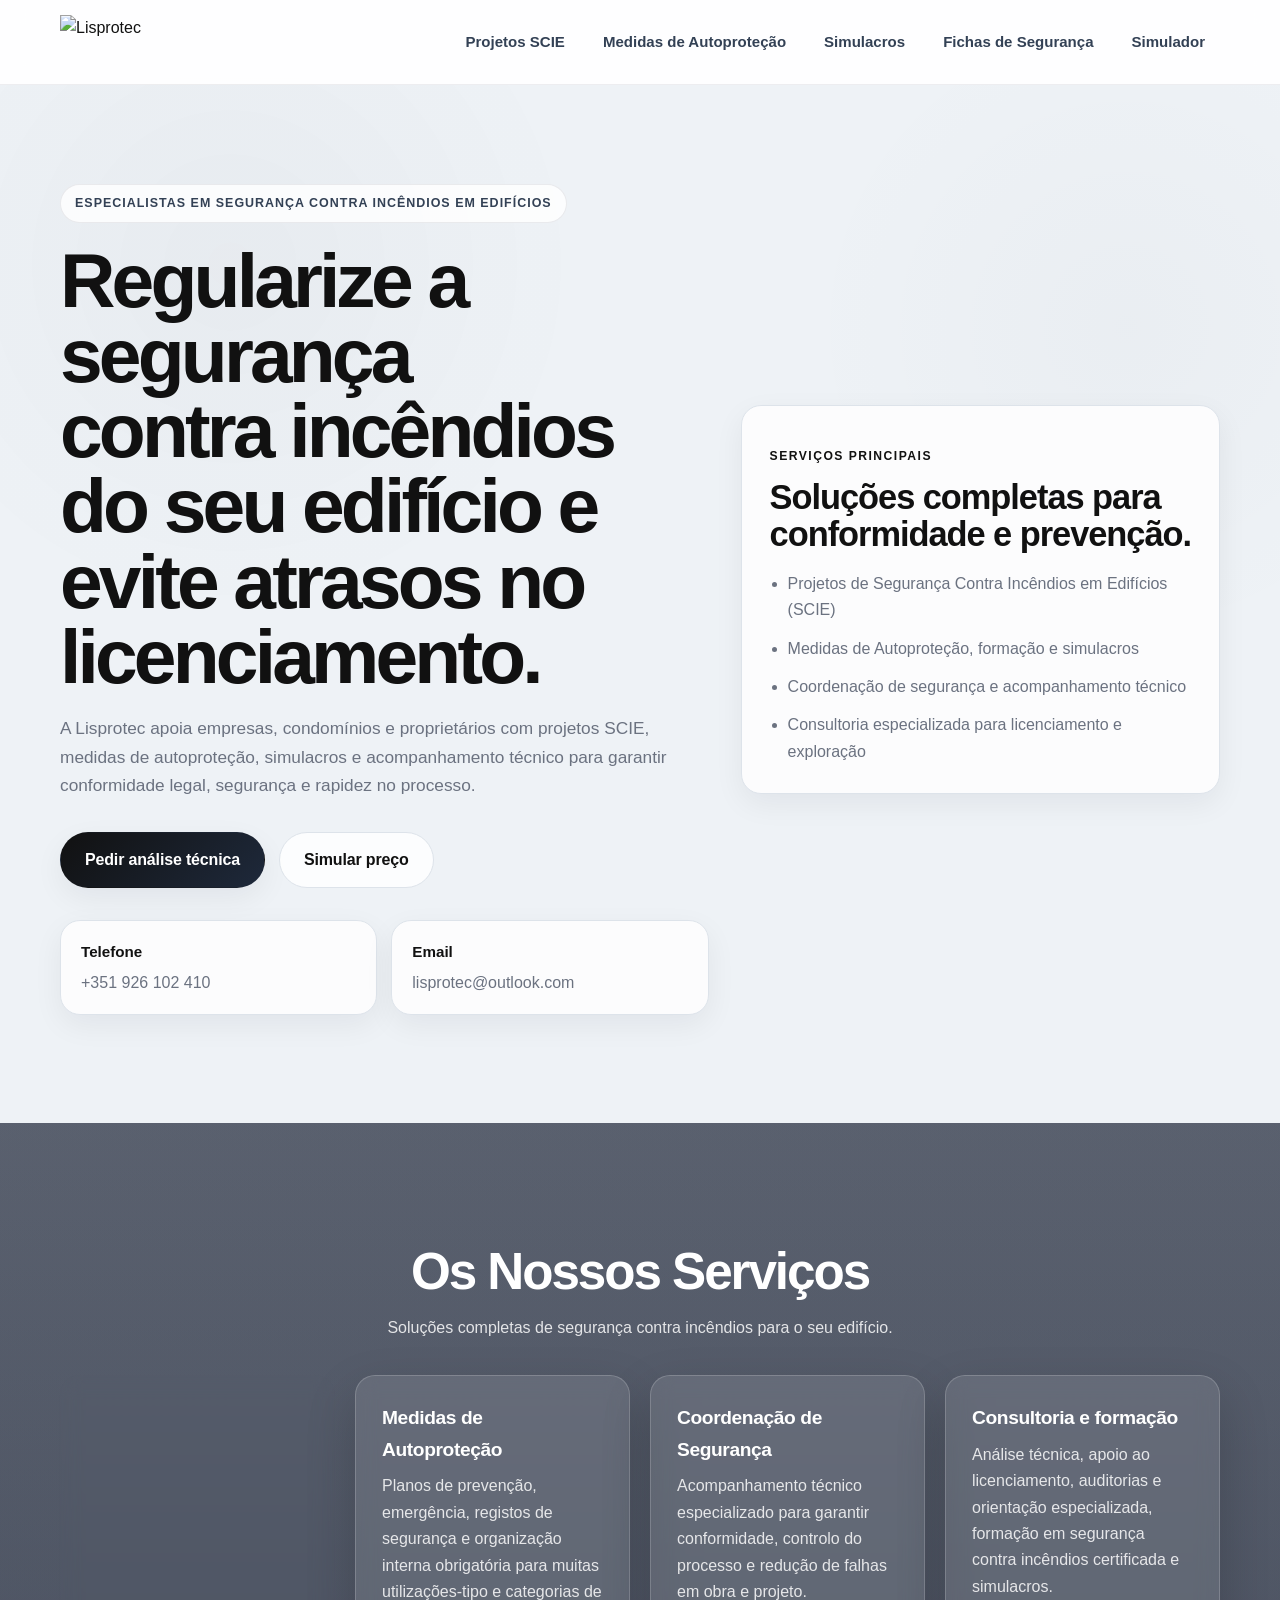
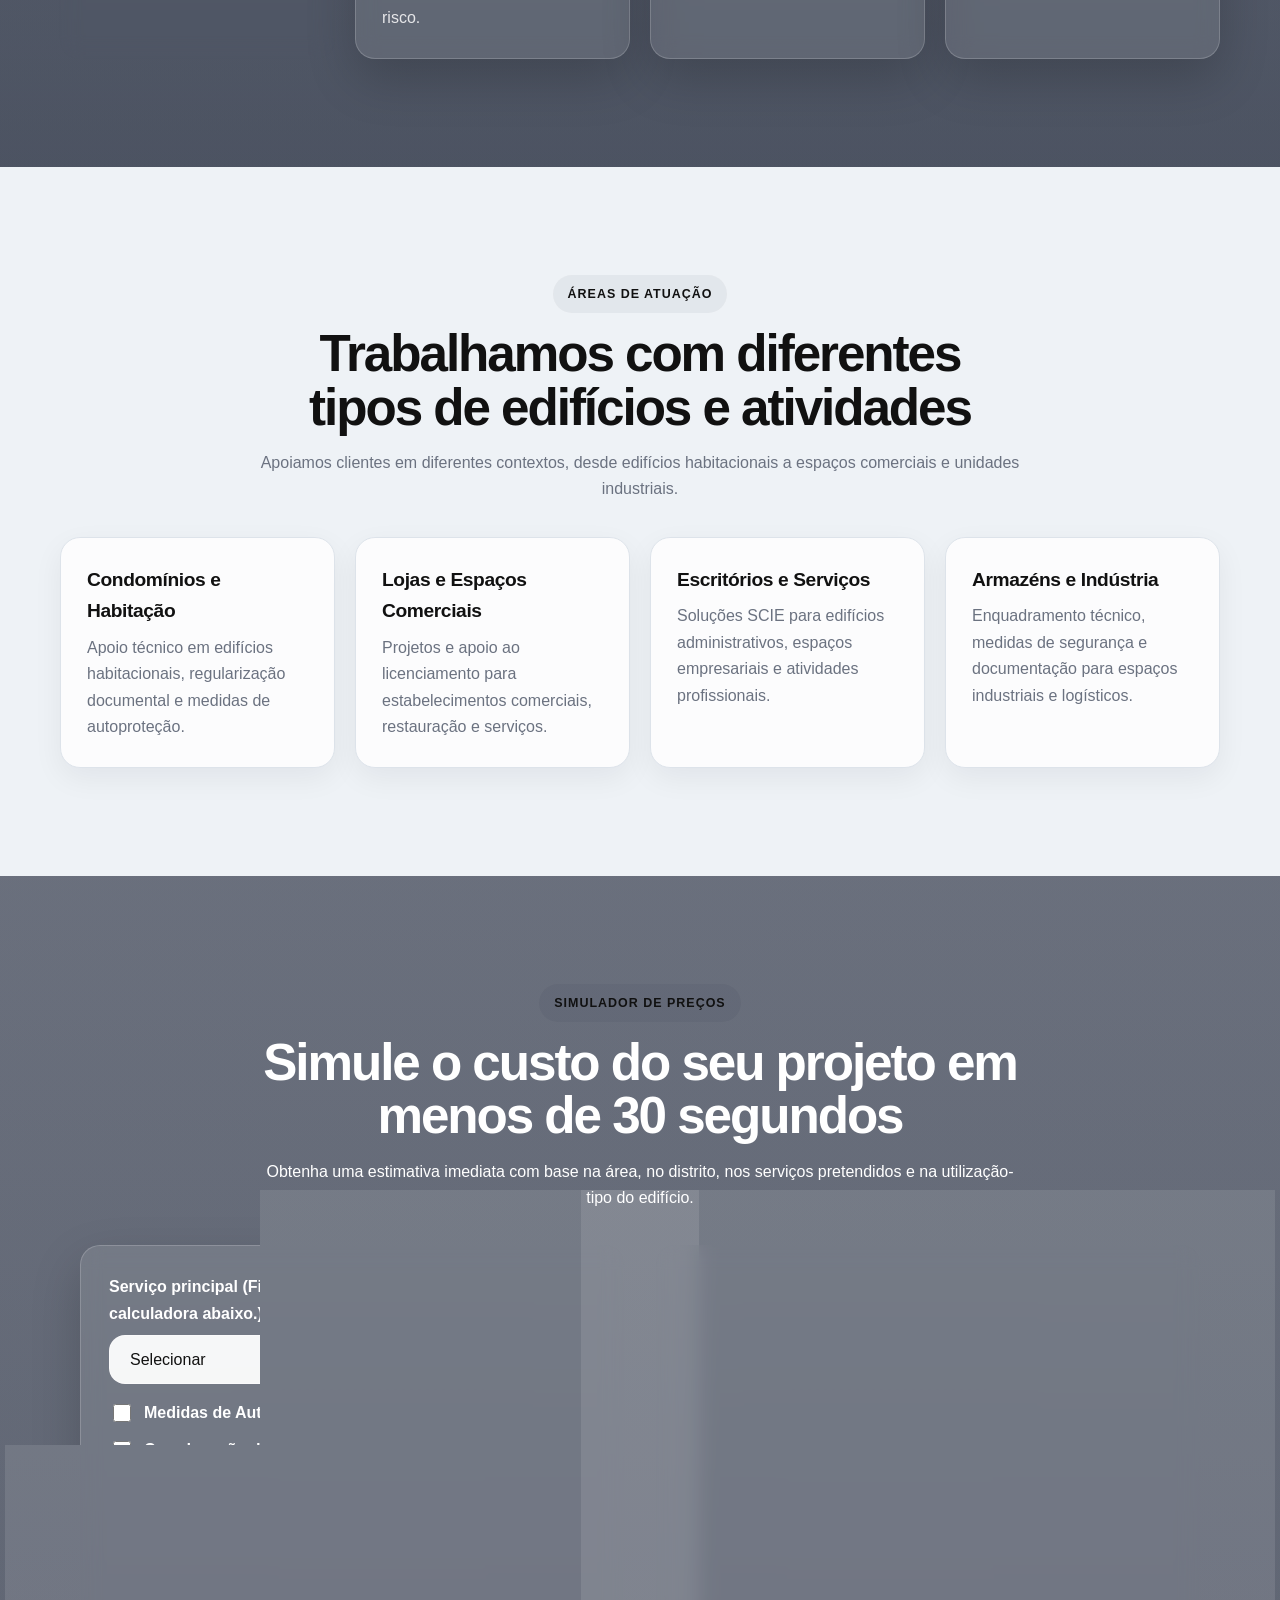
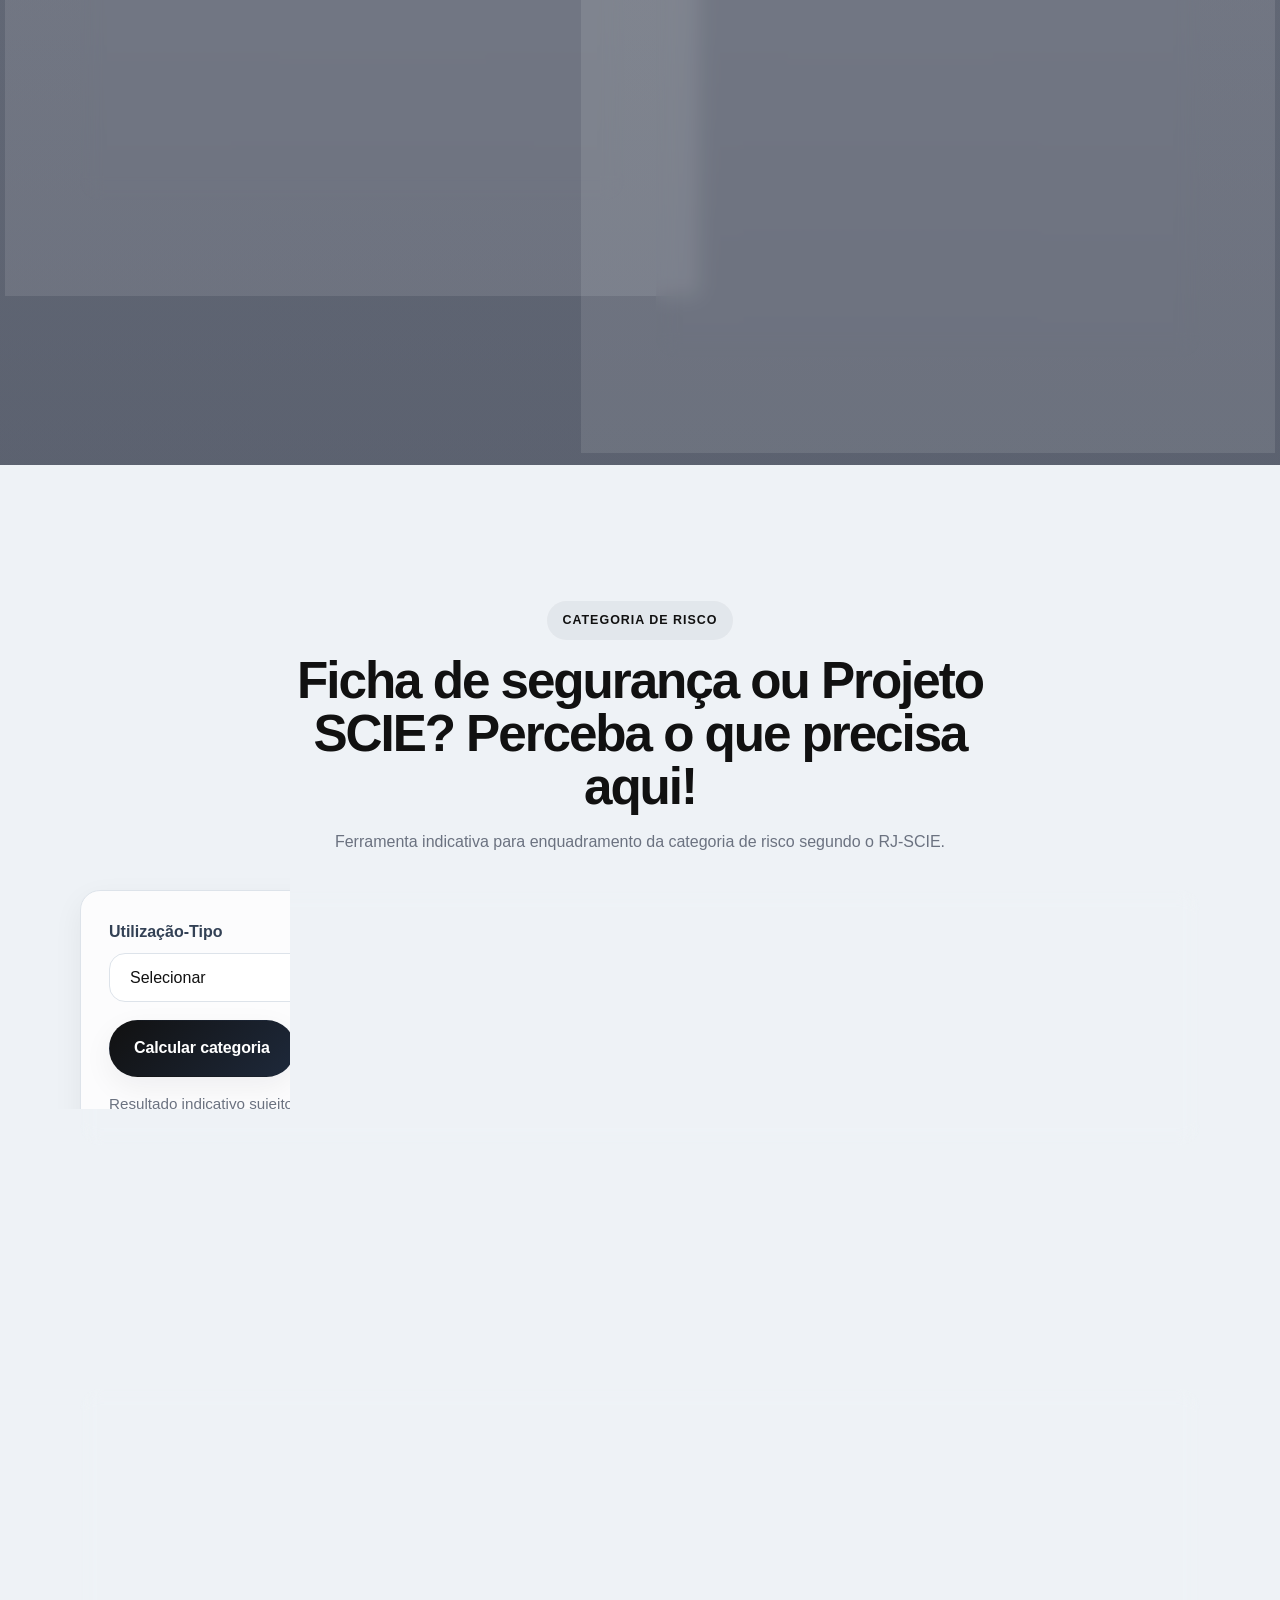
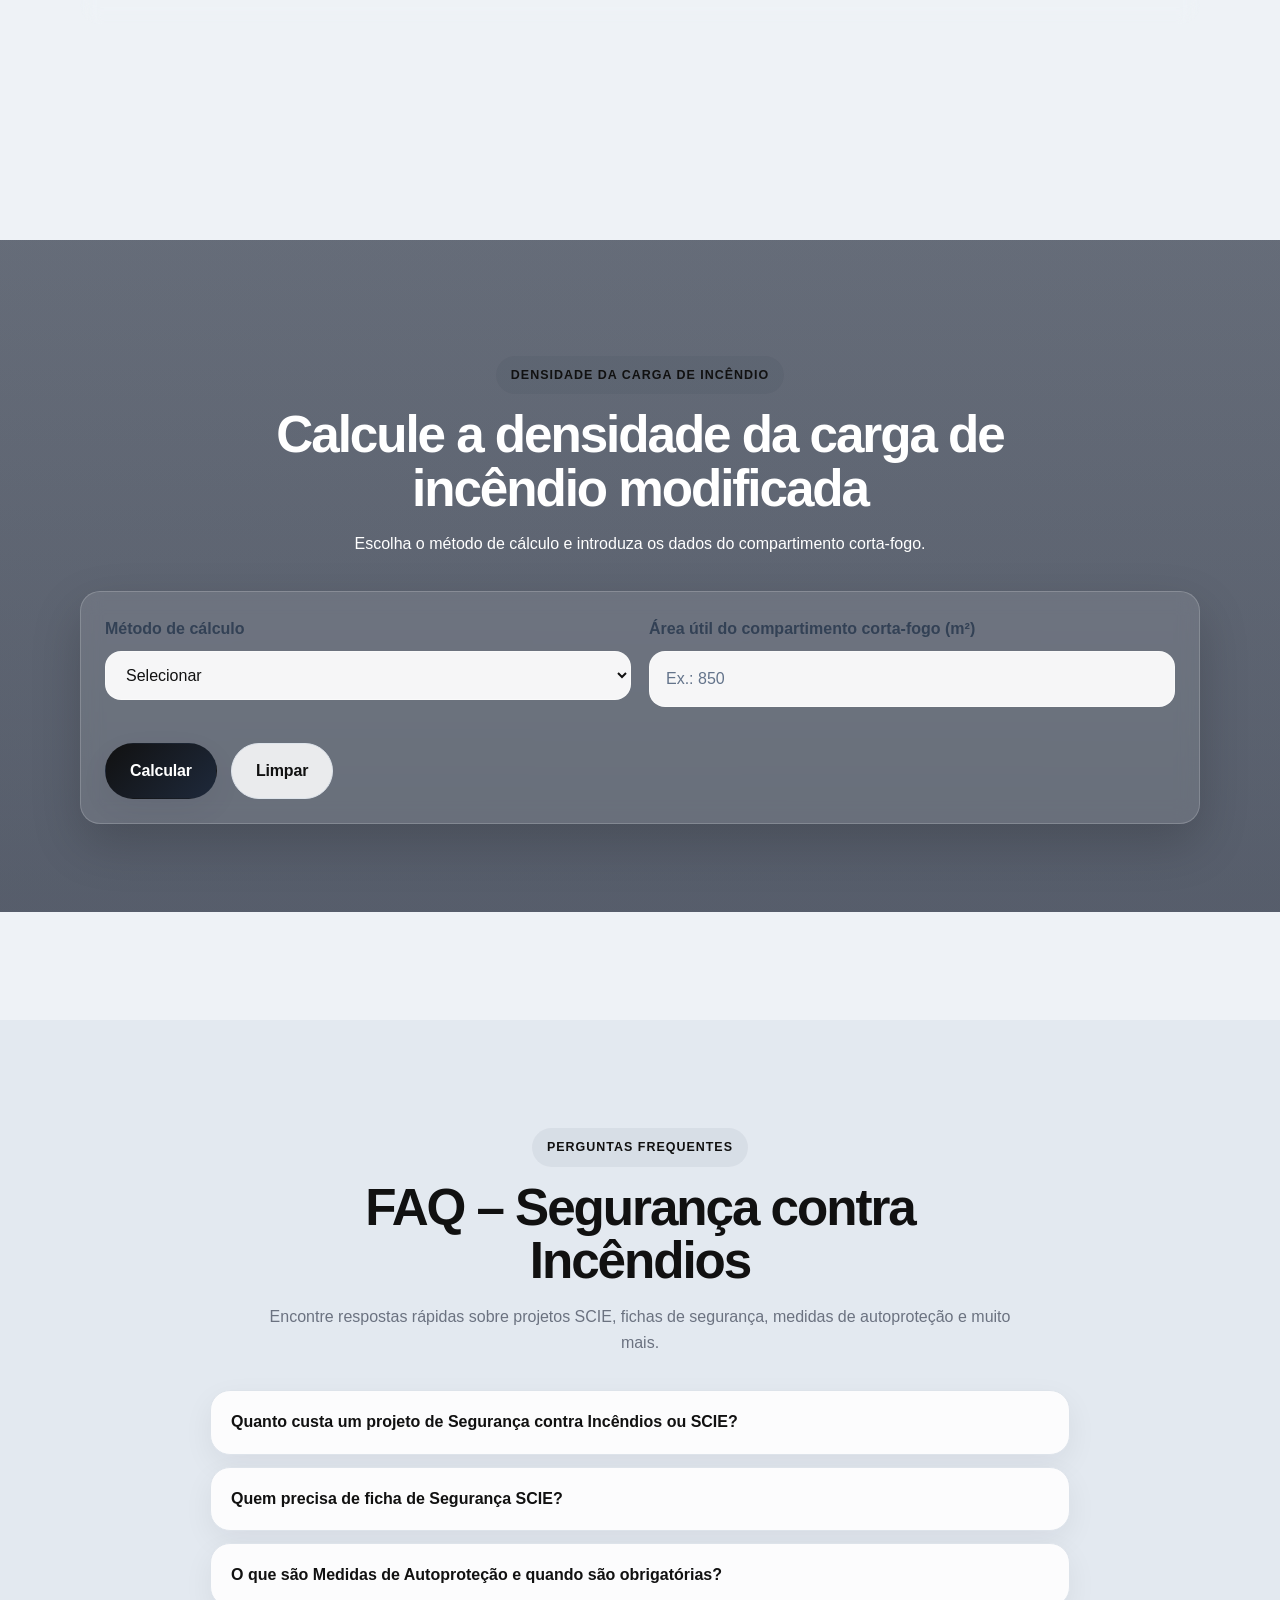
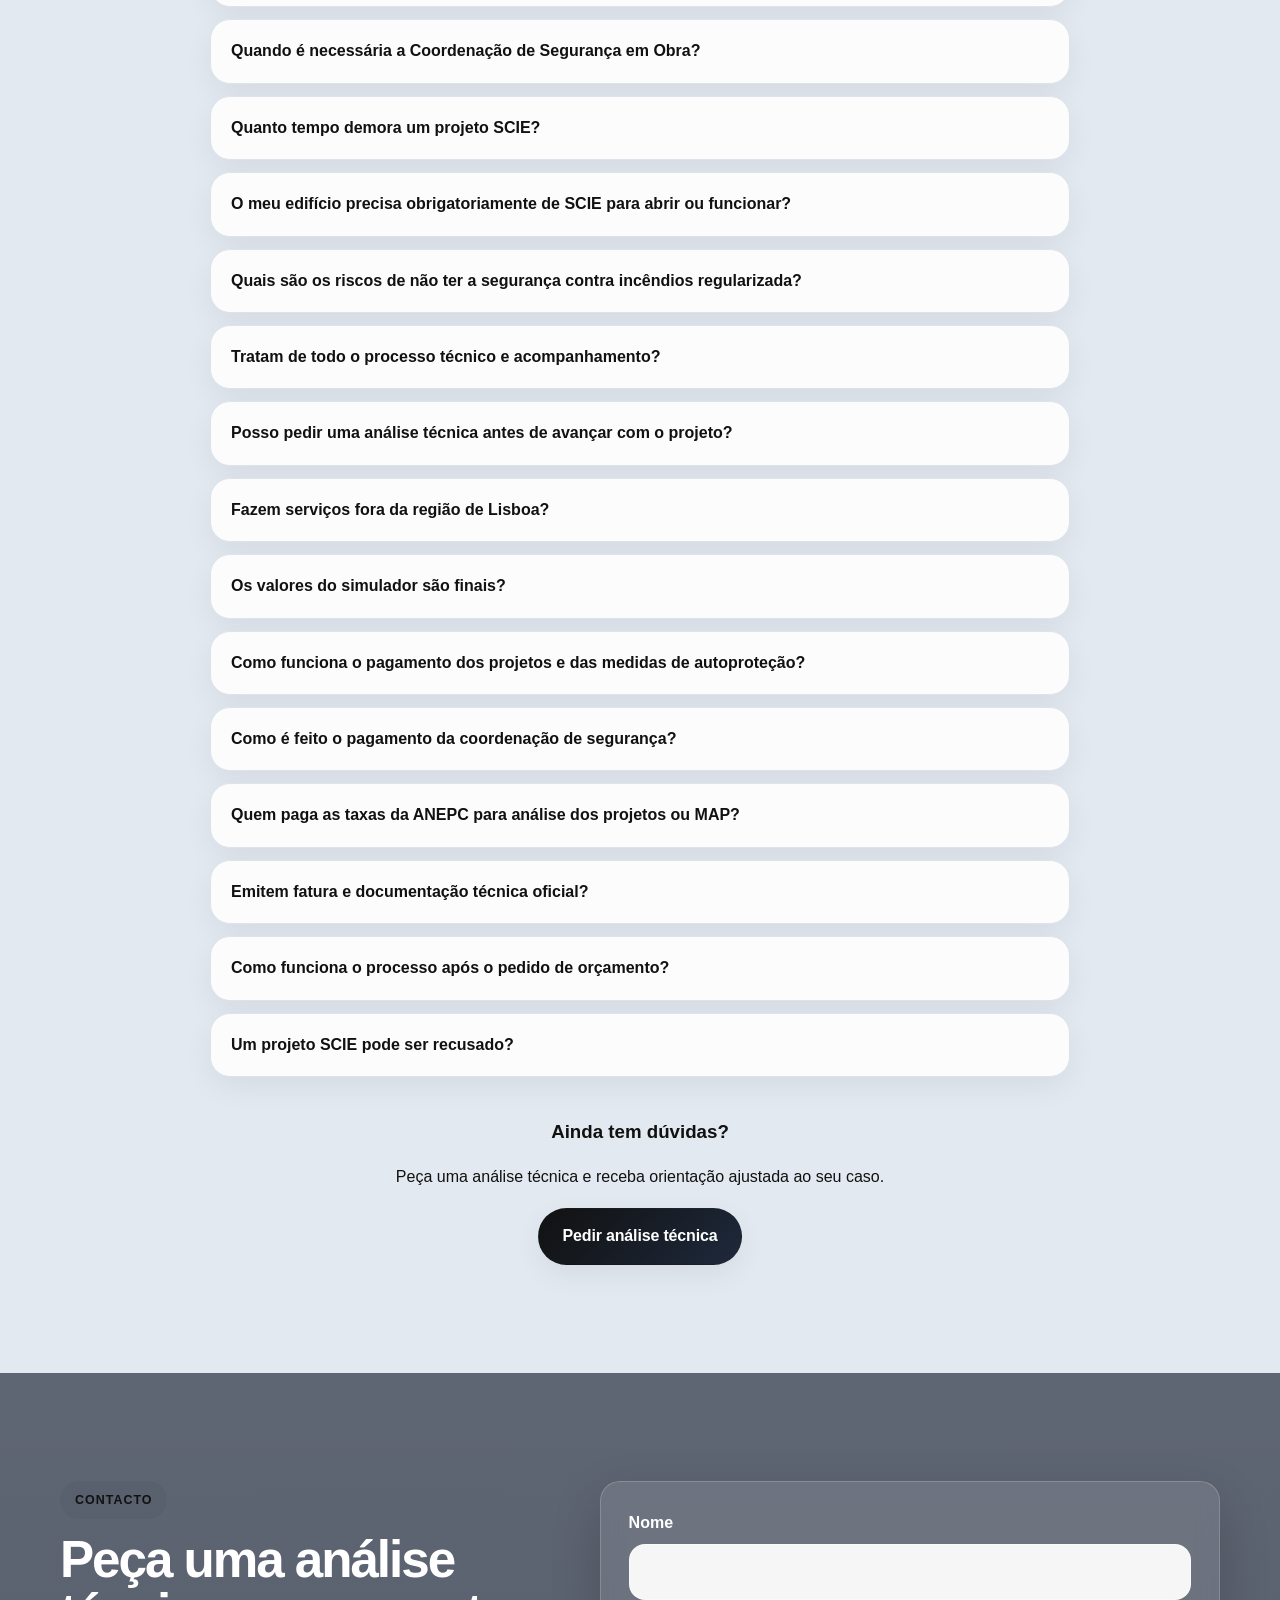
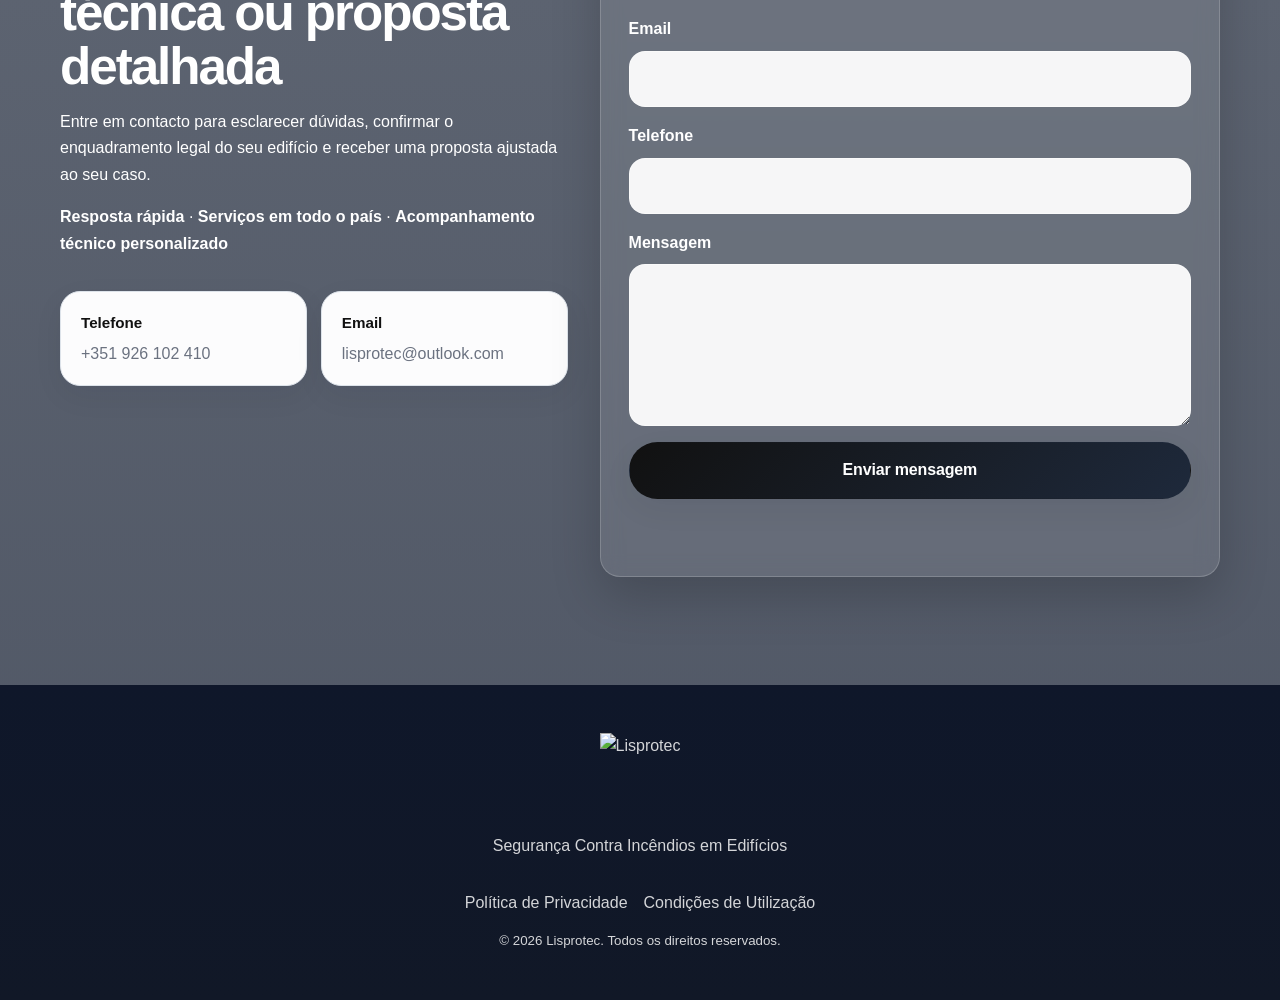
==== commit 97361045: "Update index.html" ====
--- a/index.html
+++ b/index.html
@@ -62,7 +62,7 @@
         <h2>Soluções completas para conformidade e prevenção.</h2>
         <ul class="check-list">
           <li>Projetos de Segurança Contra Incêndios em Edifícios (SCIE)</li>
-          <li>Medidas de Autoproteção e simulacros</li>
+          <li>Medidas de Autoproteção, formação e simulacros</li>
           <li>Coordenação de segurança e acompanhamento técnico</li>
           <li>Consultoria especializada para licenciamento e exploração</li>
         </ul>
@@ -80,7 +80,7 @@
           <div class="cards-grid">
             <article class="service-card">
               <h3>Projetos SCIE</h3>
-              <p>Elaboração de projetos SCIE para licenciamento, alteração de utilização e cumprimento das exigências legais aplicáveis ao edifício.</p>
+              <p>Elaboração de projetos SCIE para licenciamento, alteração de utilização e cumprimento das exigências legais aplicáveis ao edifício, levantamentos arquitetônicos.</p>
             </article>
             <article class="service-card">
               <h3>Medidas de Autoproteção</h3>
@@ -91,8 +91,8 @@
               <p>Acompanhamento técnico especializado para garantir conformidade, controlo do processo e redução de falhas em obra e projeto.</p>
             </article>
             <article class="service-card">
-              <h3>Consultoria</h3>
-              <p>Análise técnica, apoio ao licenciamento, auditorias e orientação especializada para evitar atrasos, recusas e retrabalho.</p>
+              <h3>Consultoria e formação</h3>
+              <p>Análise técnica, apoio ao licenciamento, auditorias e orientação especializada, formação em segurança contra incêndios certificada e simulacros.</p>
             </article>
           </div>
         </div>
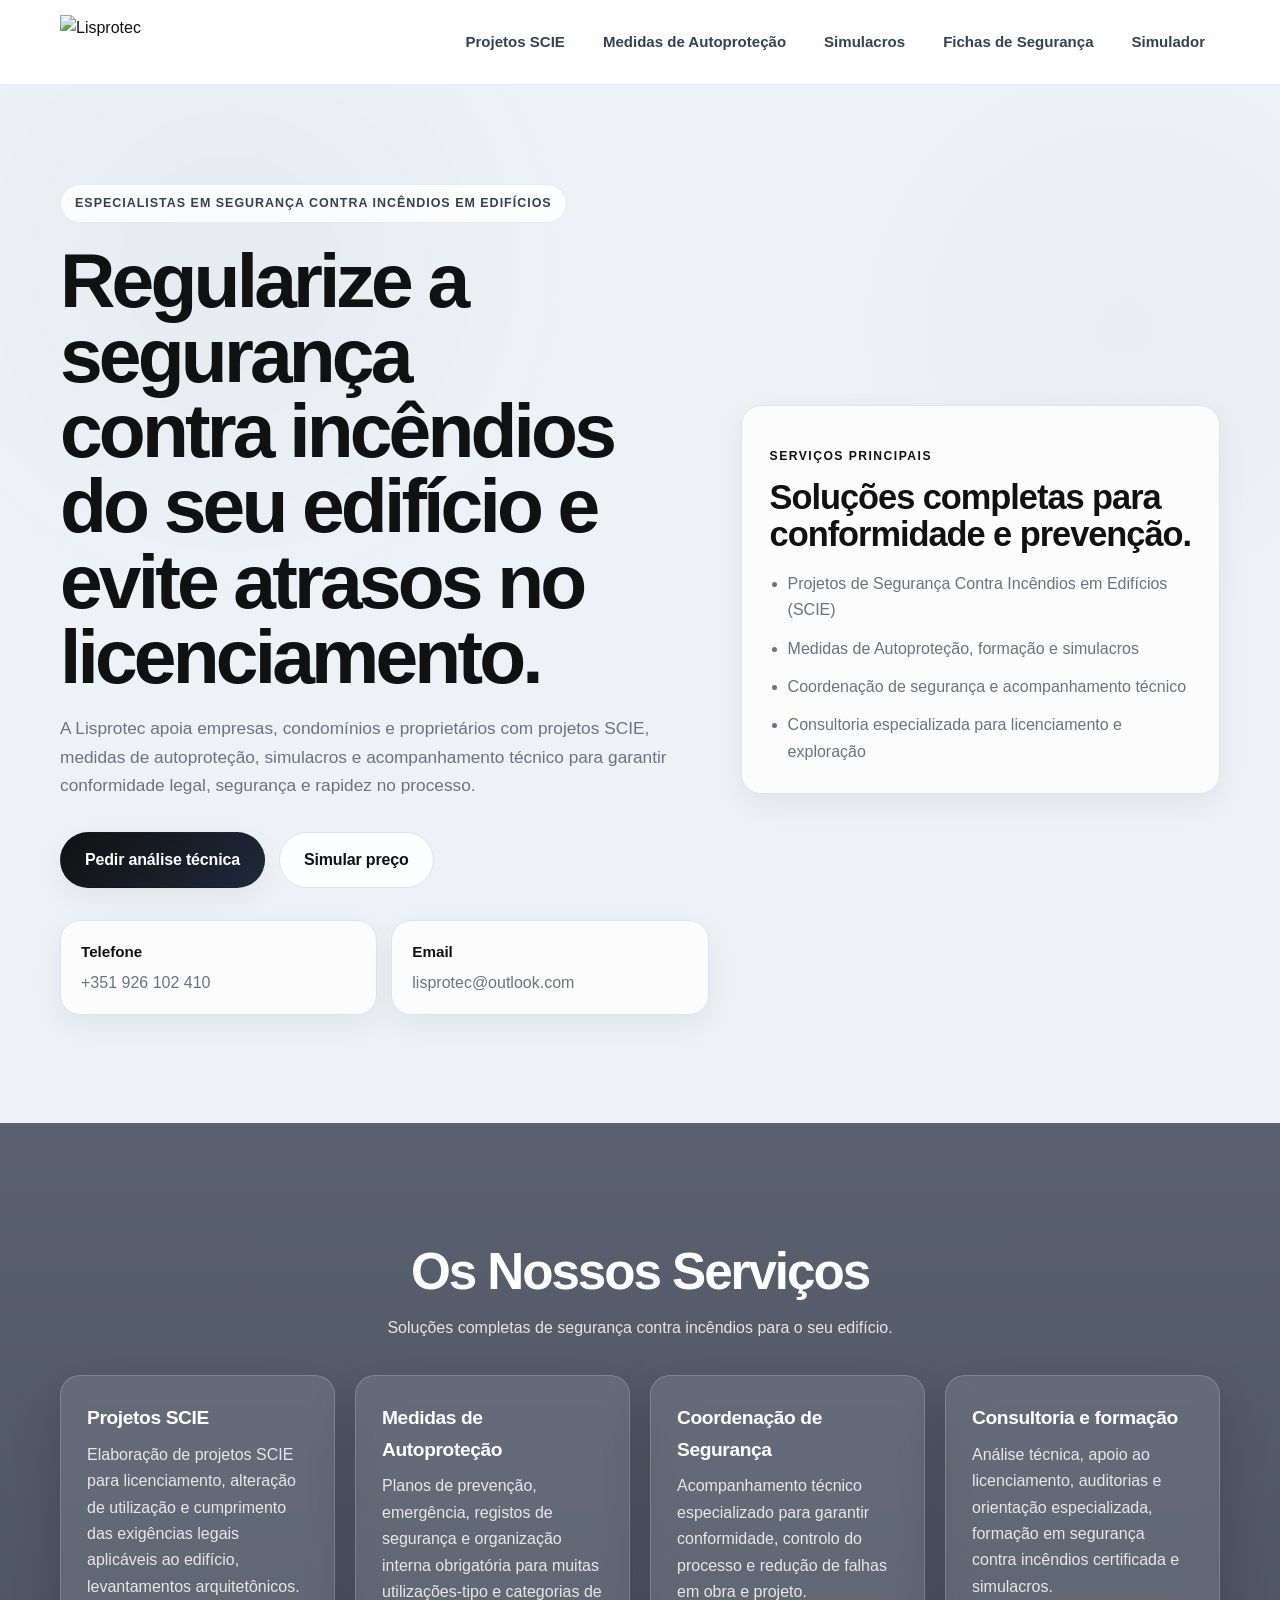
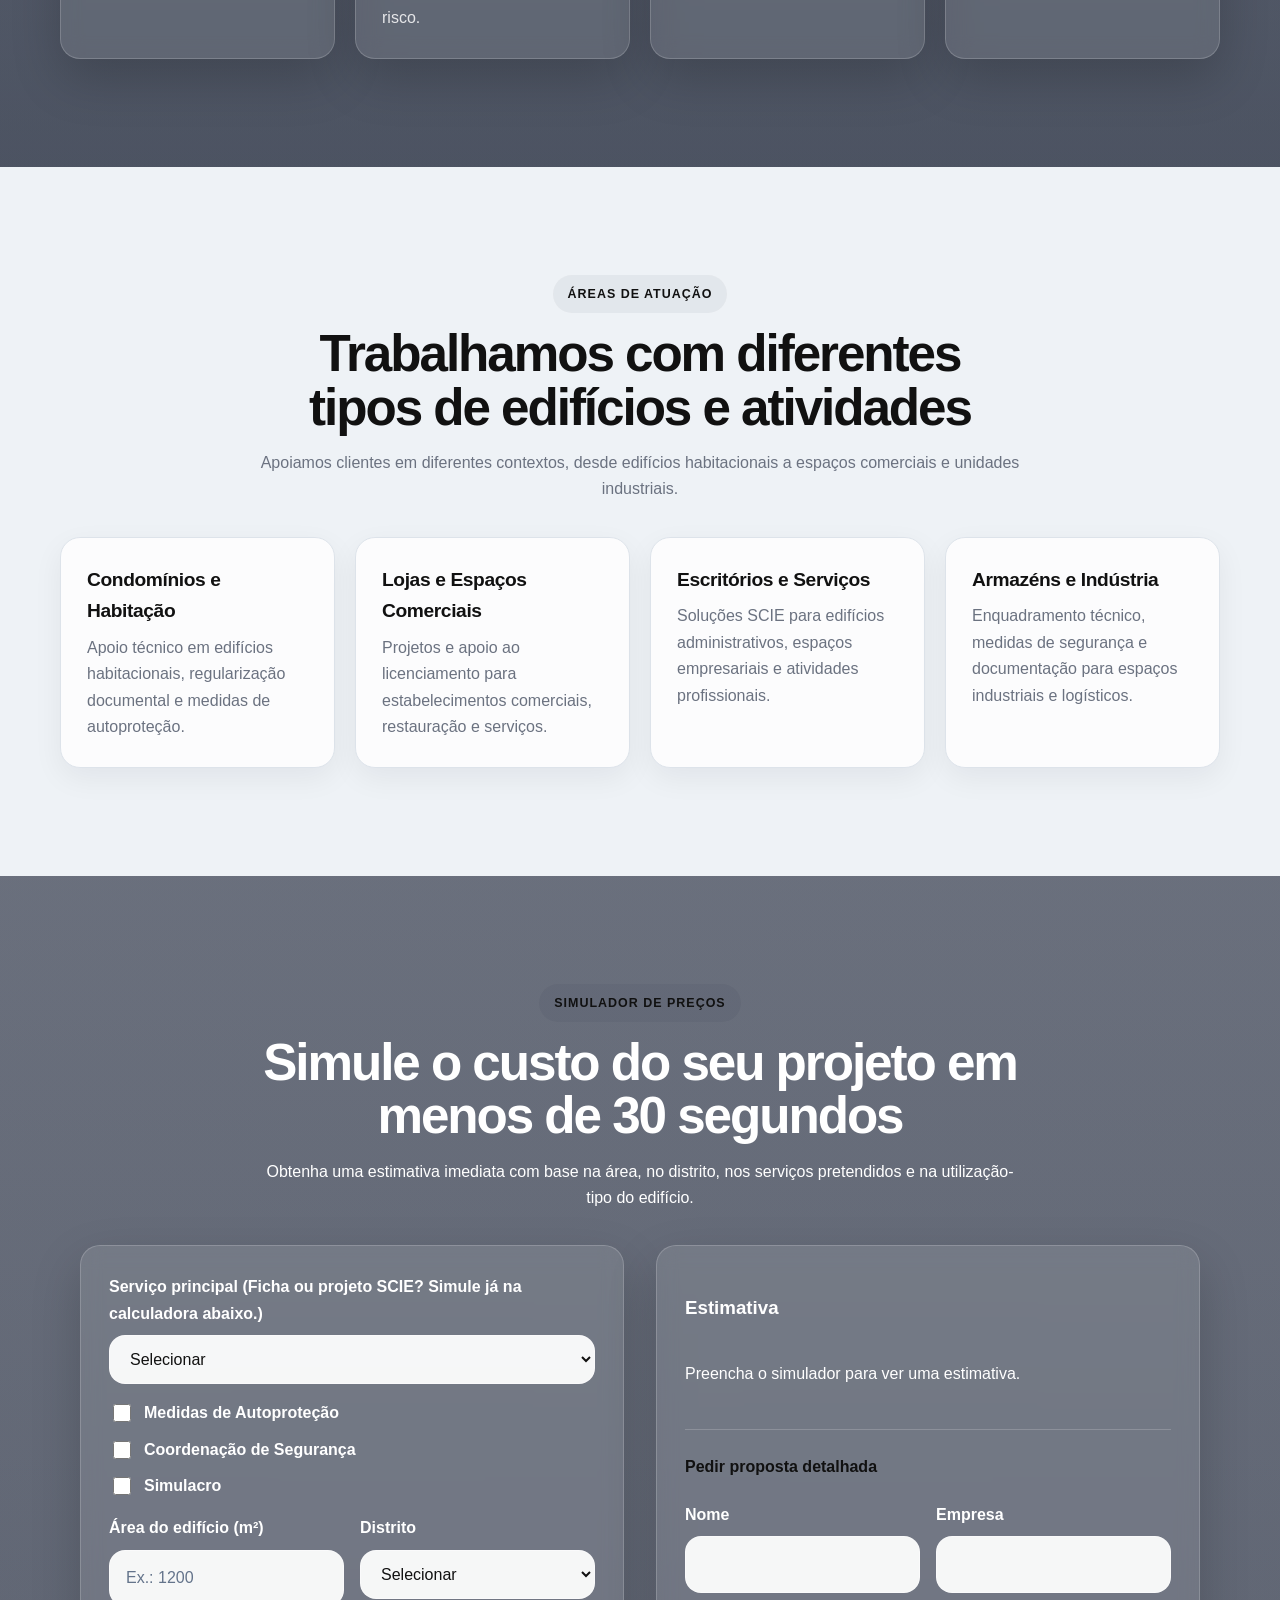
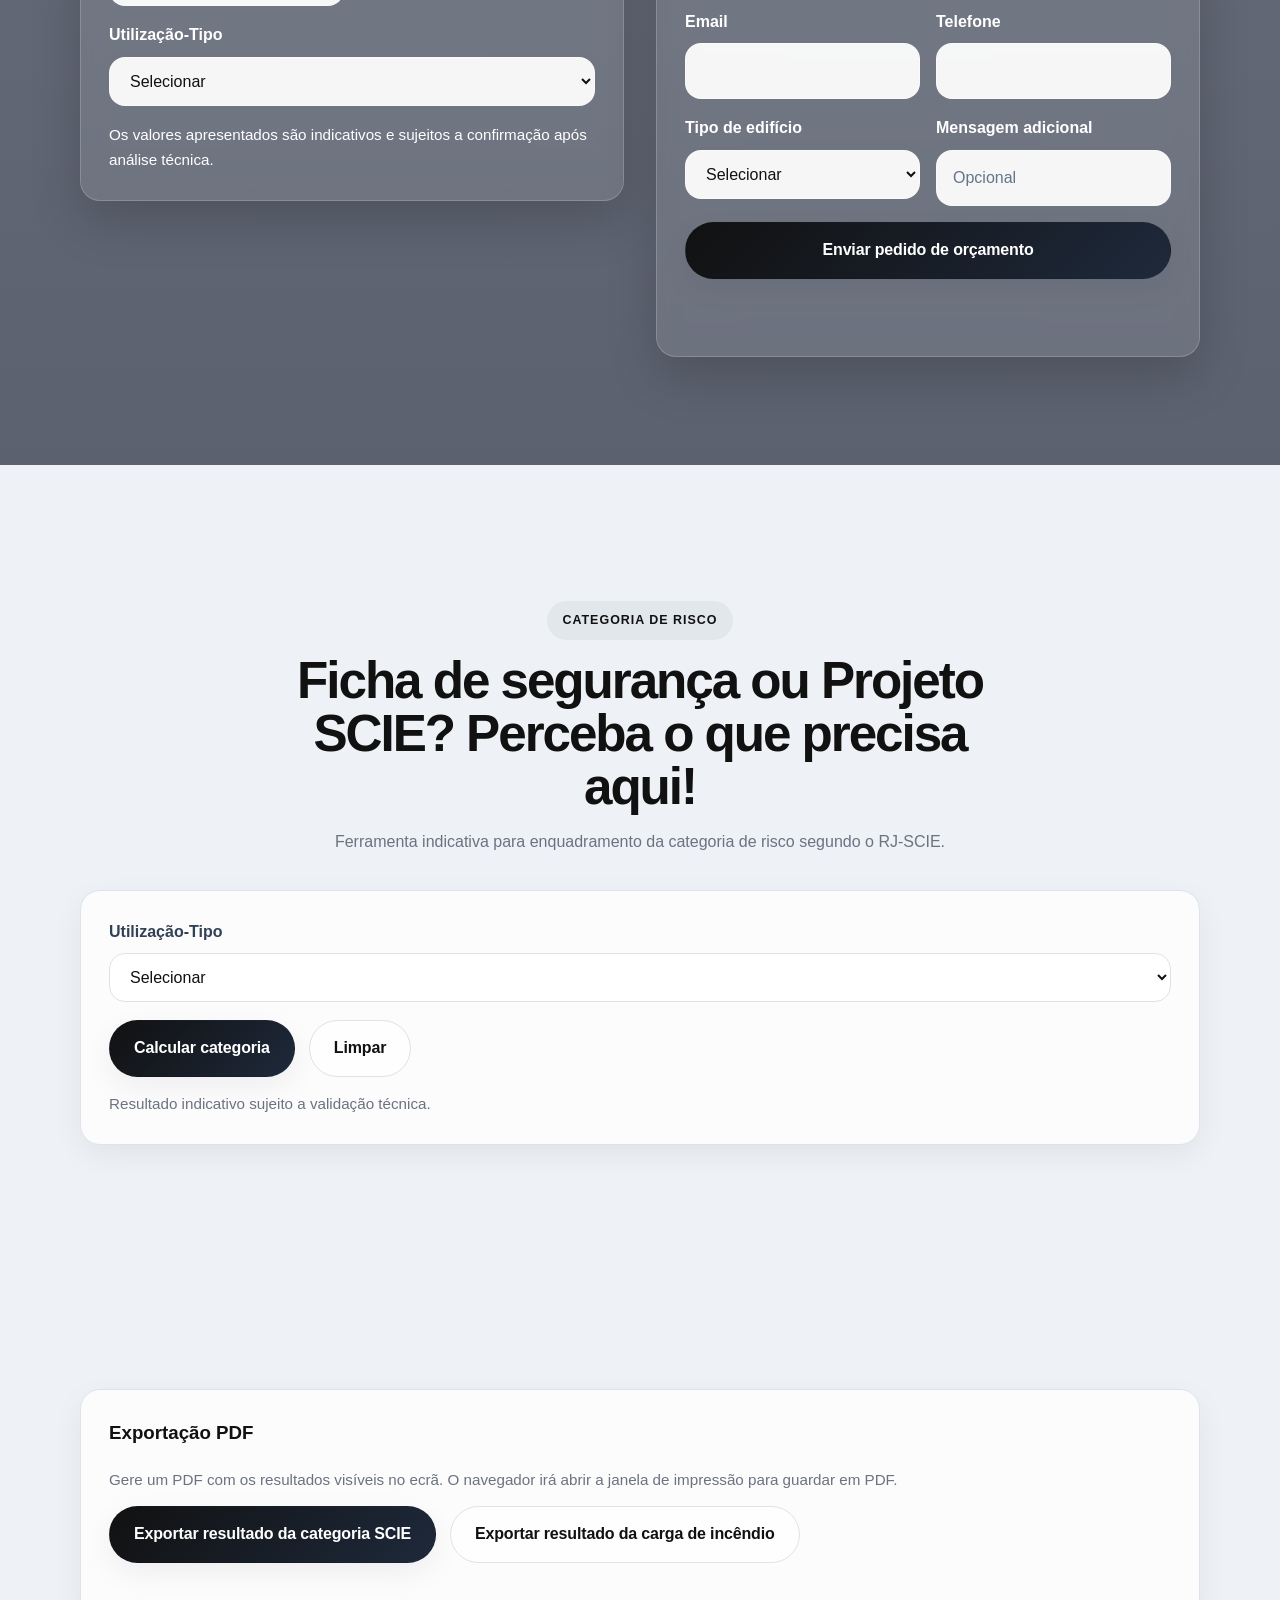
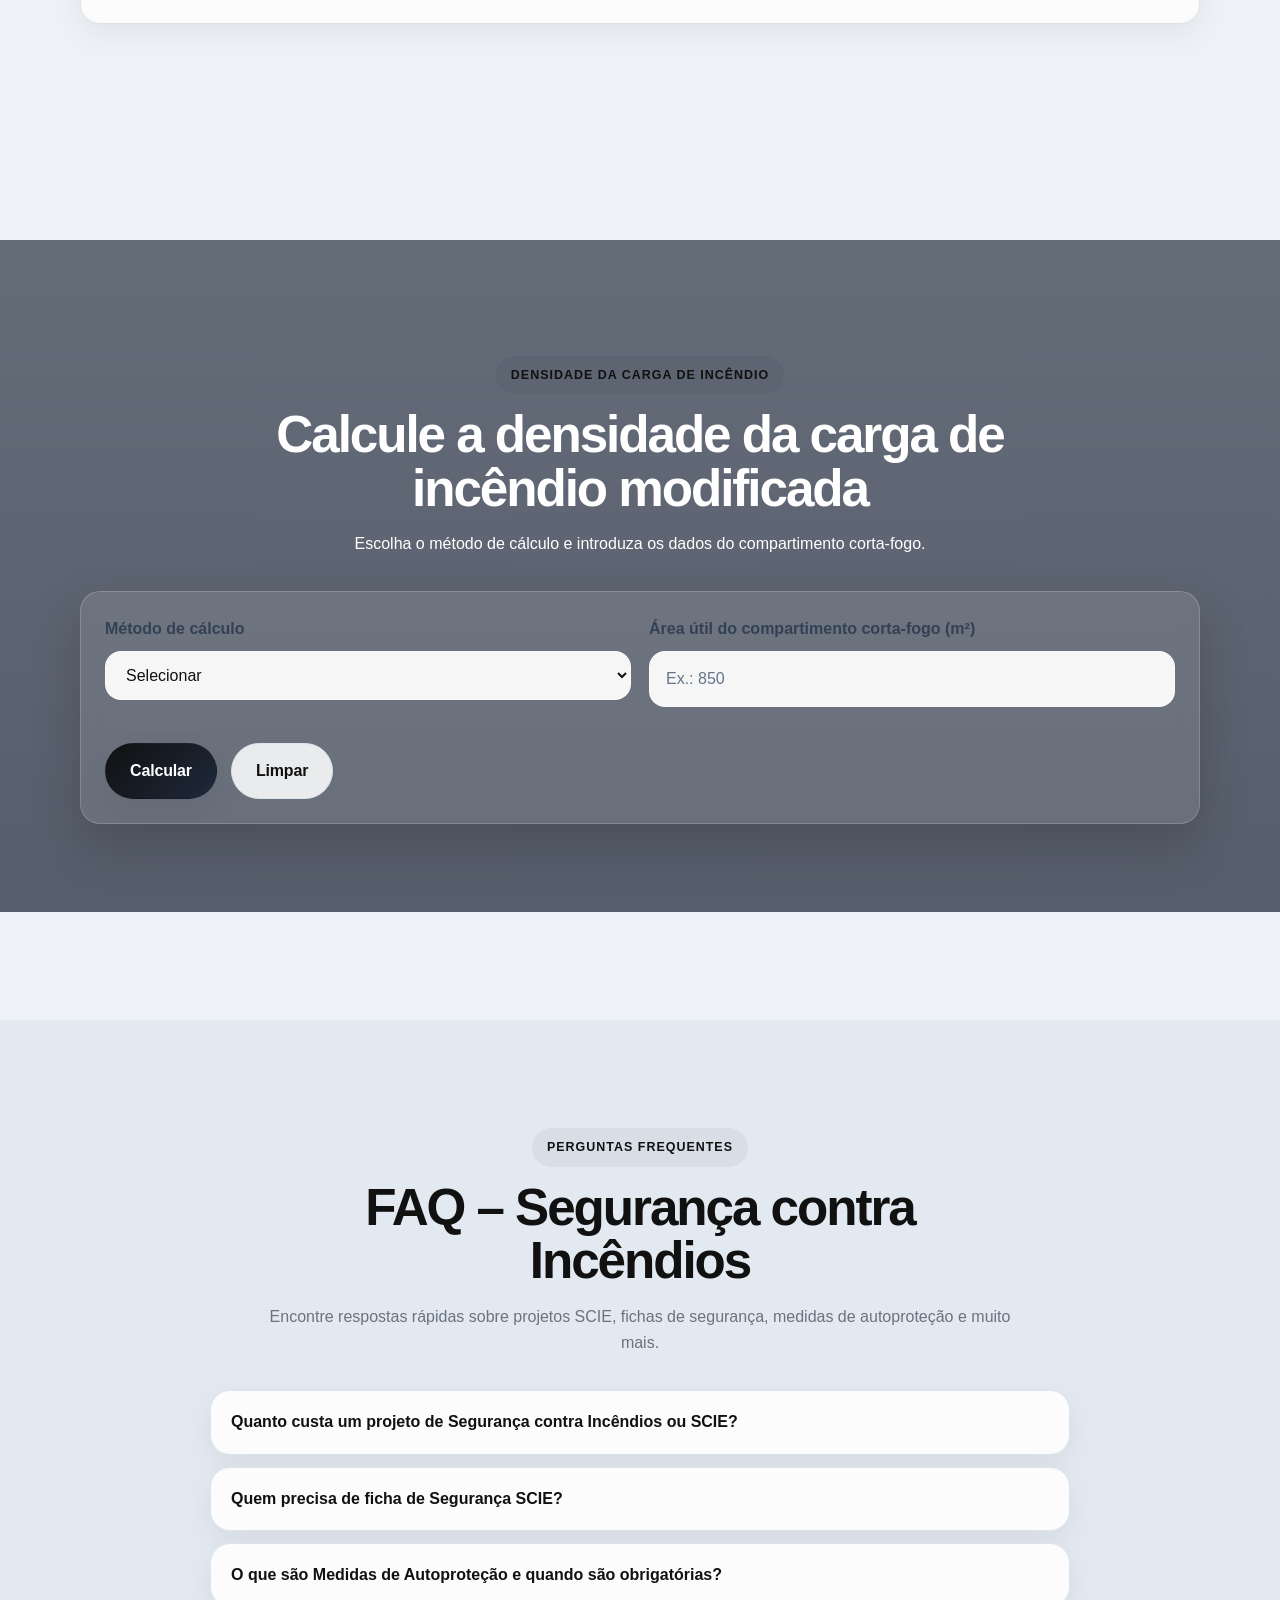
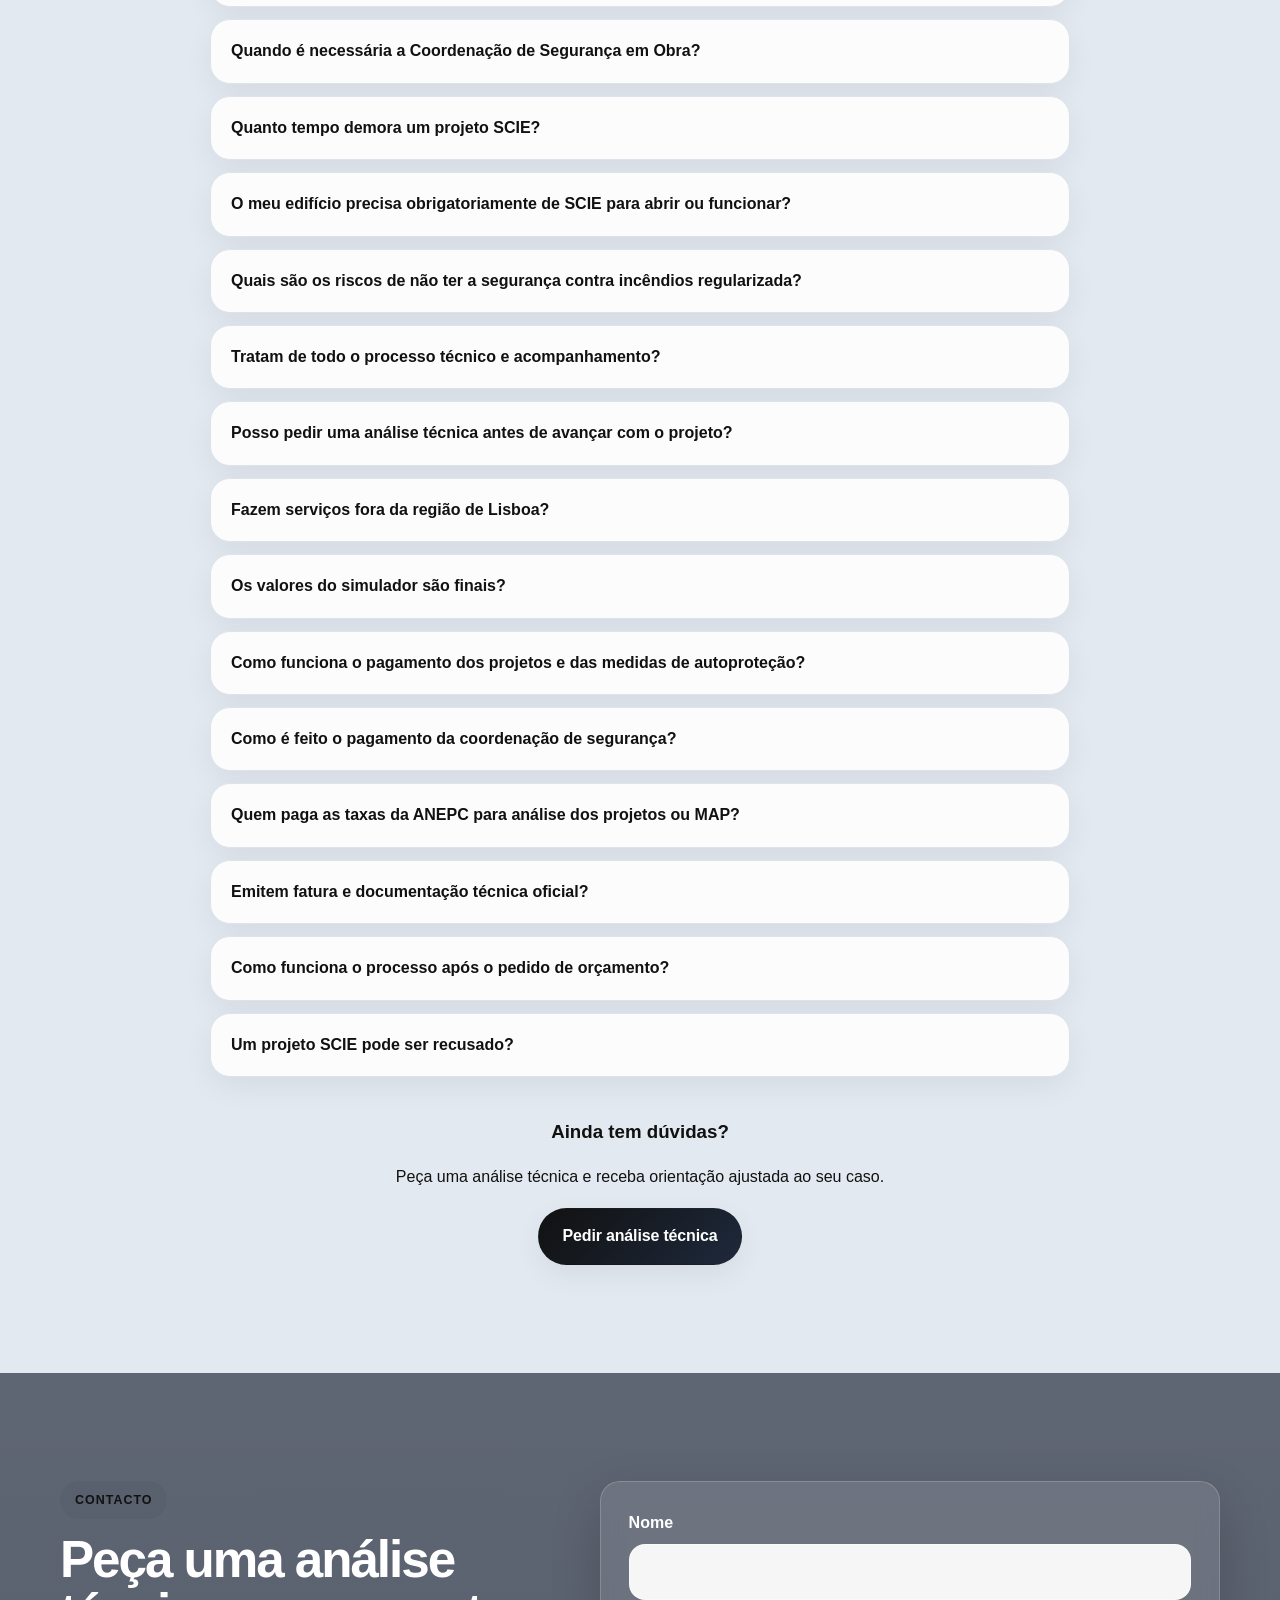
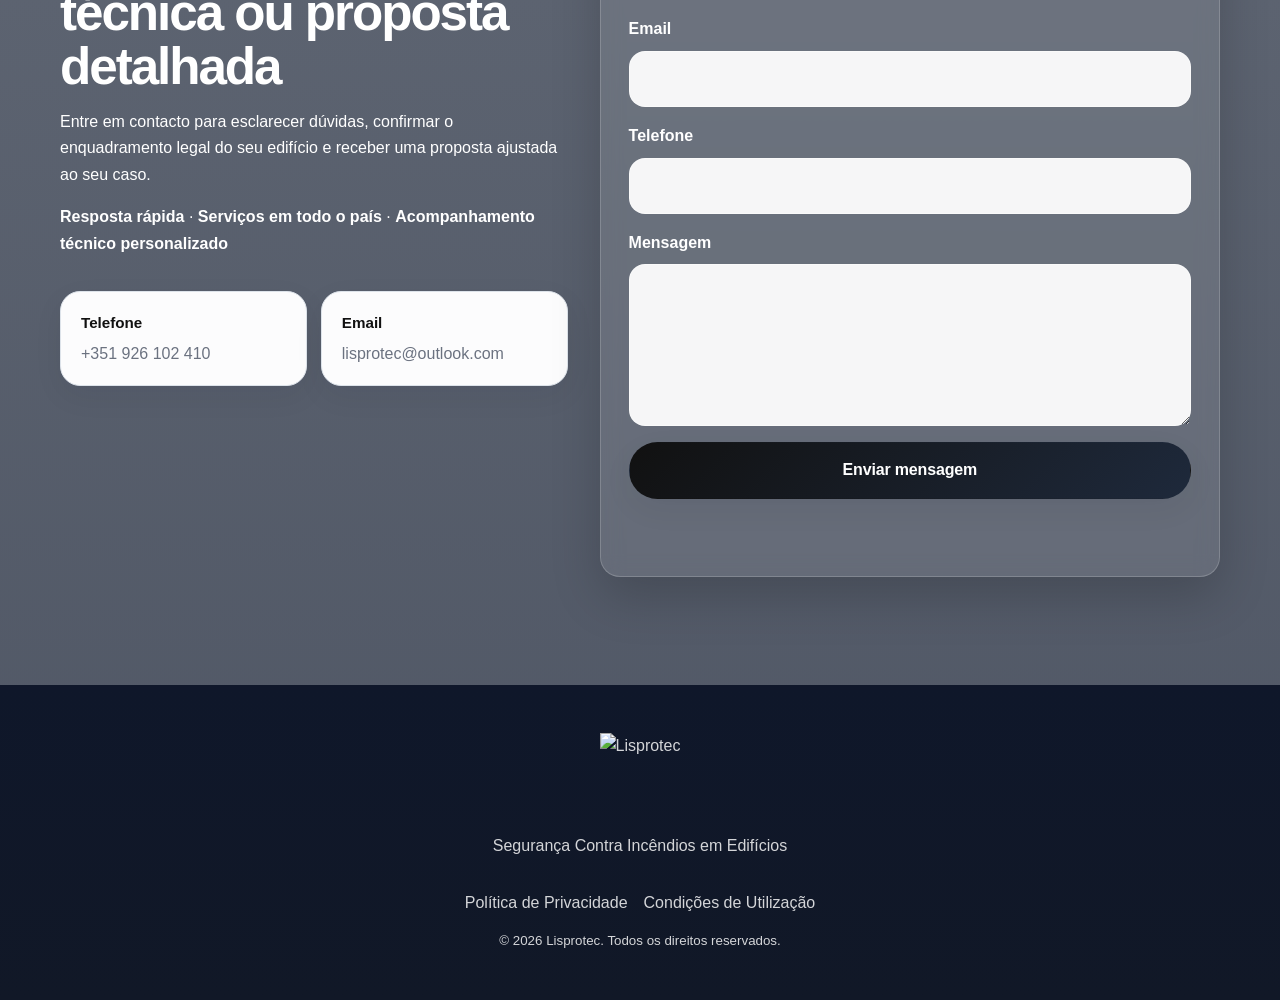
==== commit f0a2eef9: "Update index.html" ====
--- a/index.html
+++ b/index.html
@@ -3,6 +3,13 @@
   <head>
     <meta charset="UTF-8" />
     <meta name="viewport" content="width=device-width, initial-scale=1.0" />
+    <!-- Google Tag Manager -->
+<script>(function(w,d,s,l,i){w[l]=w[l]||[];w[l].push({'gtm.start':
+new Date().getTime(),event:'gtm.js'});var f=d.getElementsByTagName(s)[0],
+j=d.createElement(s),dl=l!='dataLayer'?'&l='+l:'';j.async=true;j.src=
+'https://www.googletagmanager.com/gtm.js?id='+i+dl;f.parentNode.insertBefore(j,f);
+})(window,document,'script','dataLayer','GTM-P43ZWRFB');</script>
+<!-- End Google Tag Manager -->
     <title>Lisprotec — Segurança Contra Incêndios em Edifícios</title>
     <meta
       name="description"
@@ -12,6 +19,10 @@
     <link rel="stylesheet" href="./style.css" />
   </head>
   <body>
+    <!-- Google Tag Manager (noscript) -->
+<noscript><iframe src="https://www.googletagmanager.com/ns.html?id=GTM-P43ZWRFB"
+height="0" width="0" style="display:none;visibility:hidden"></iframe></noscript>
+<!-- End Google Tag Manager (noscript) -->
     <header class="site-header">
       <div class="container nav-wrap">
         <a class="brand" href="#top" aria-label="Lisprotec">
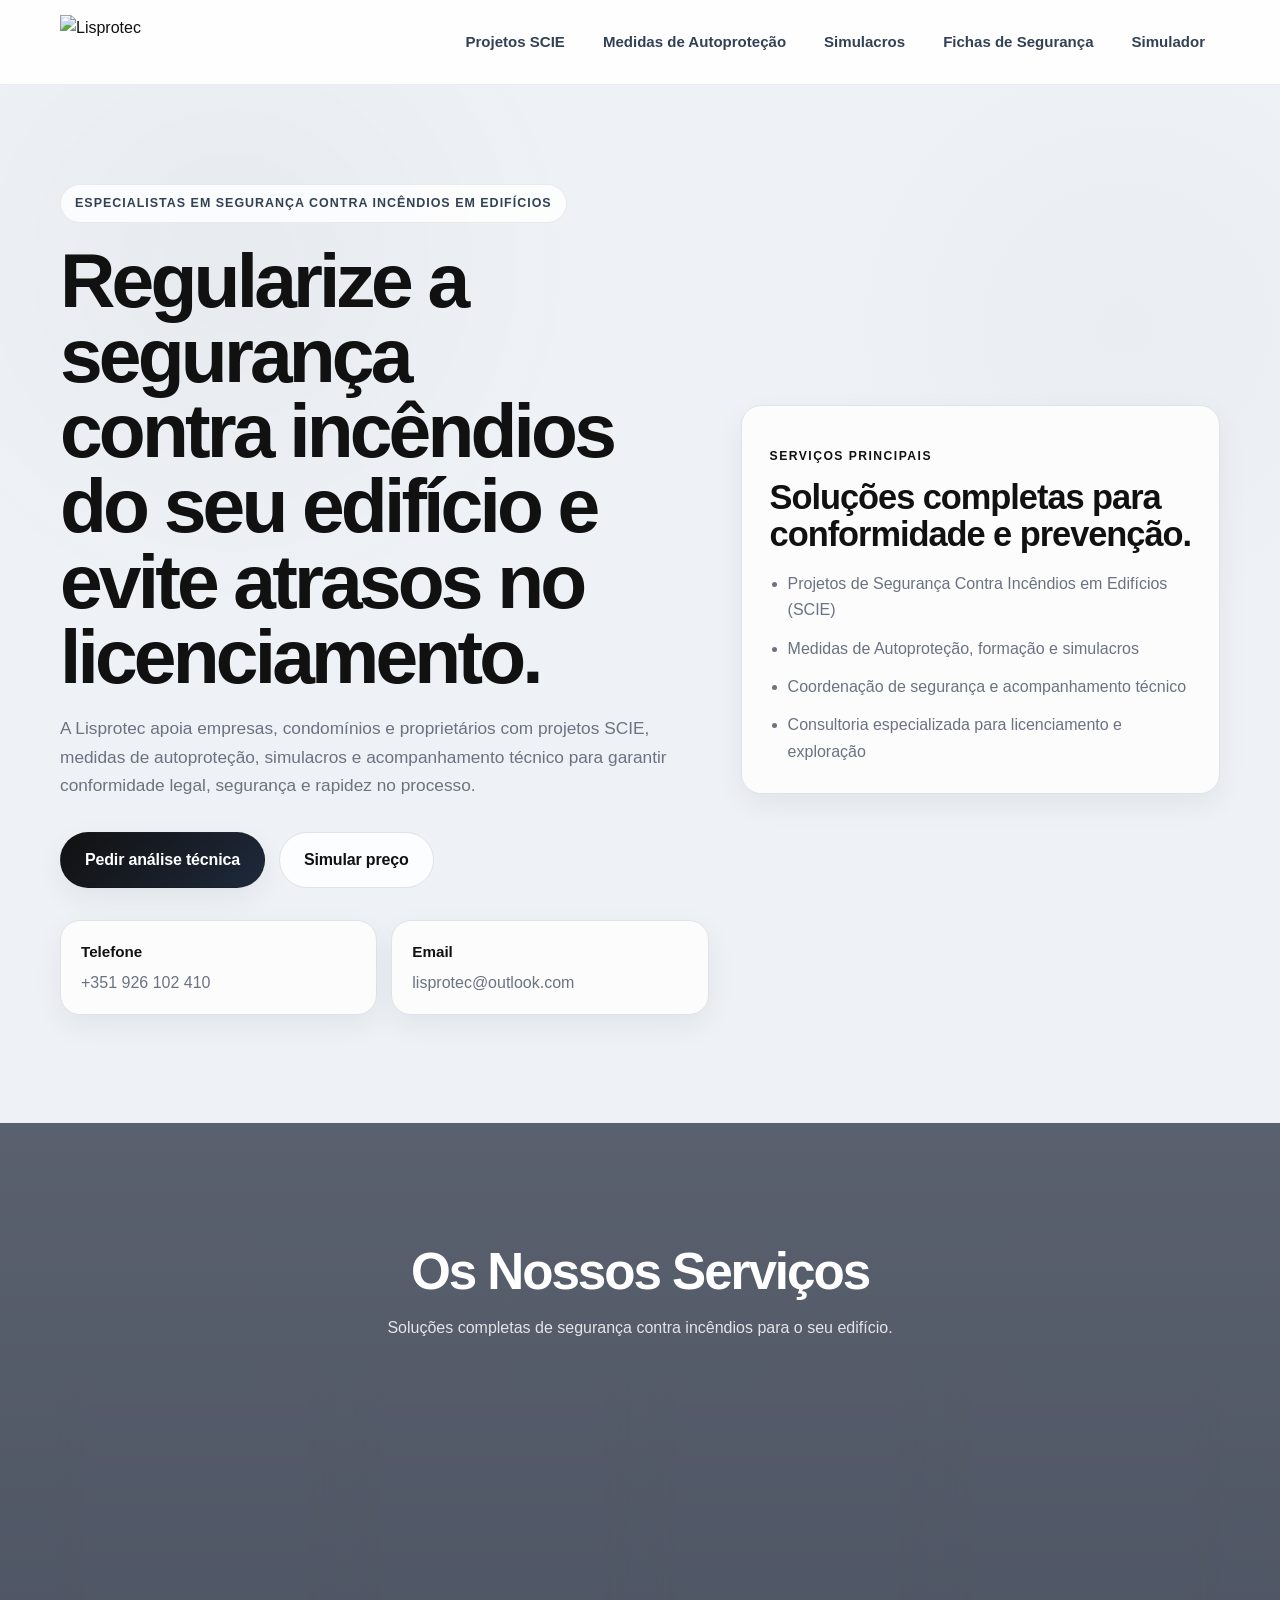
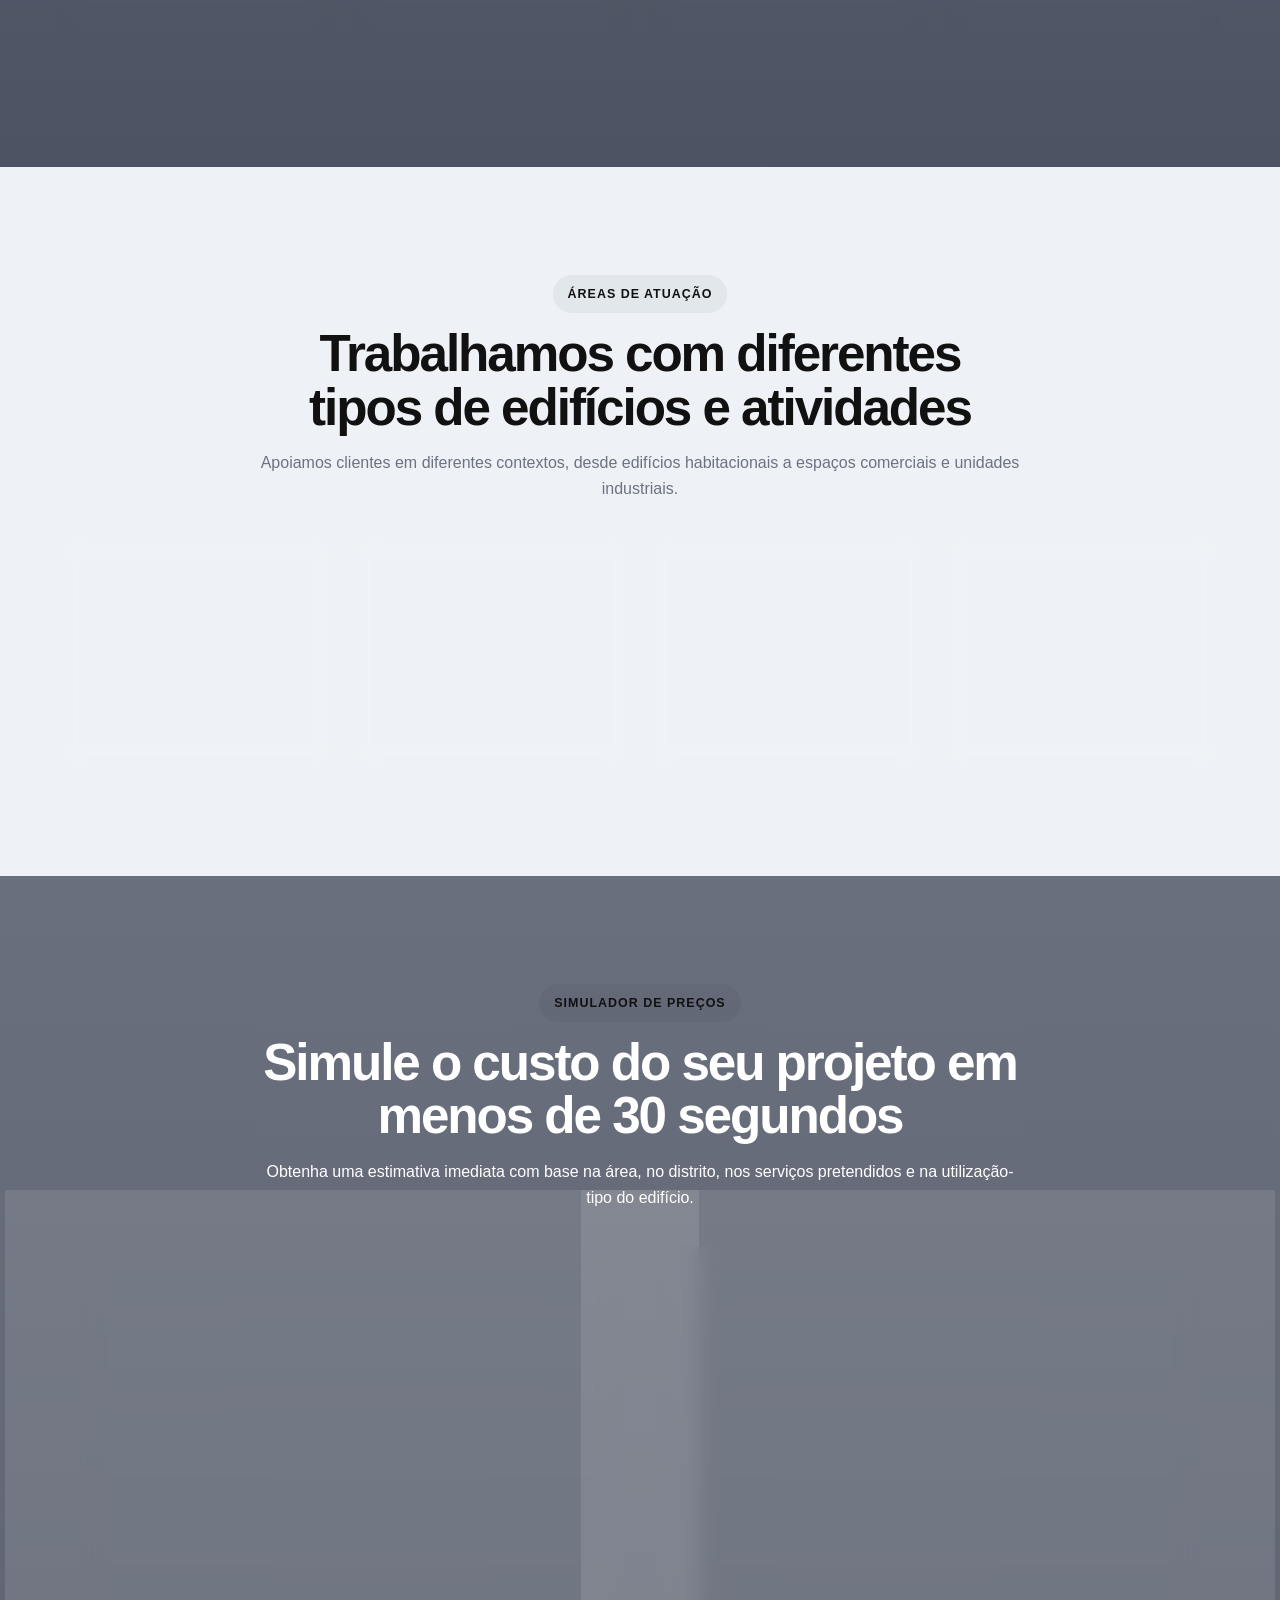
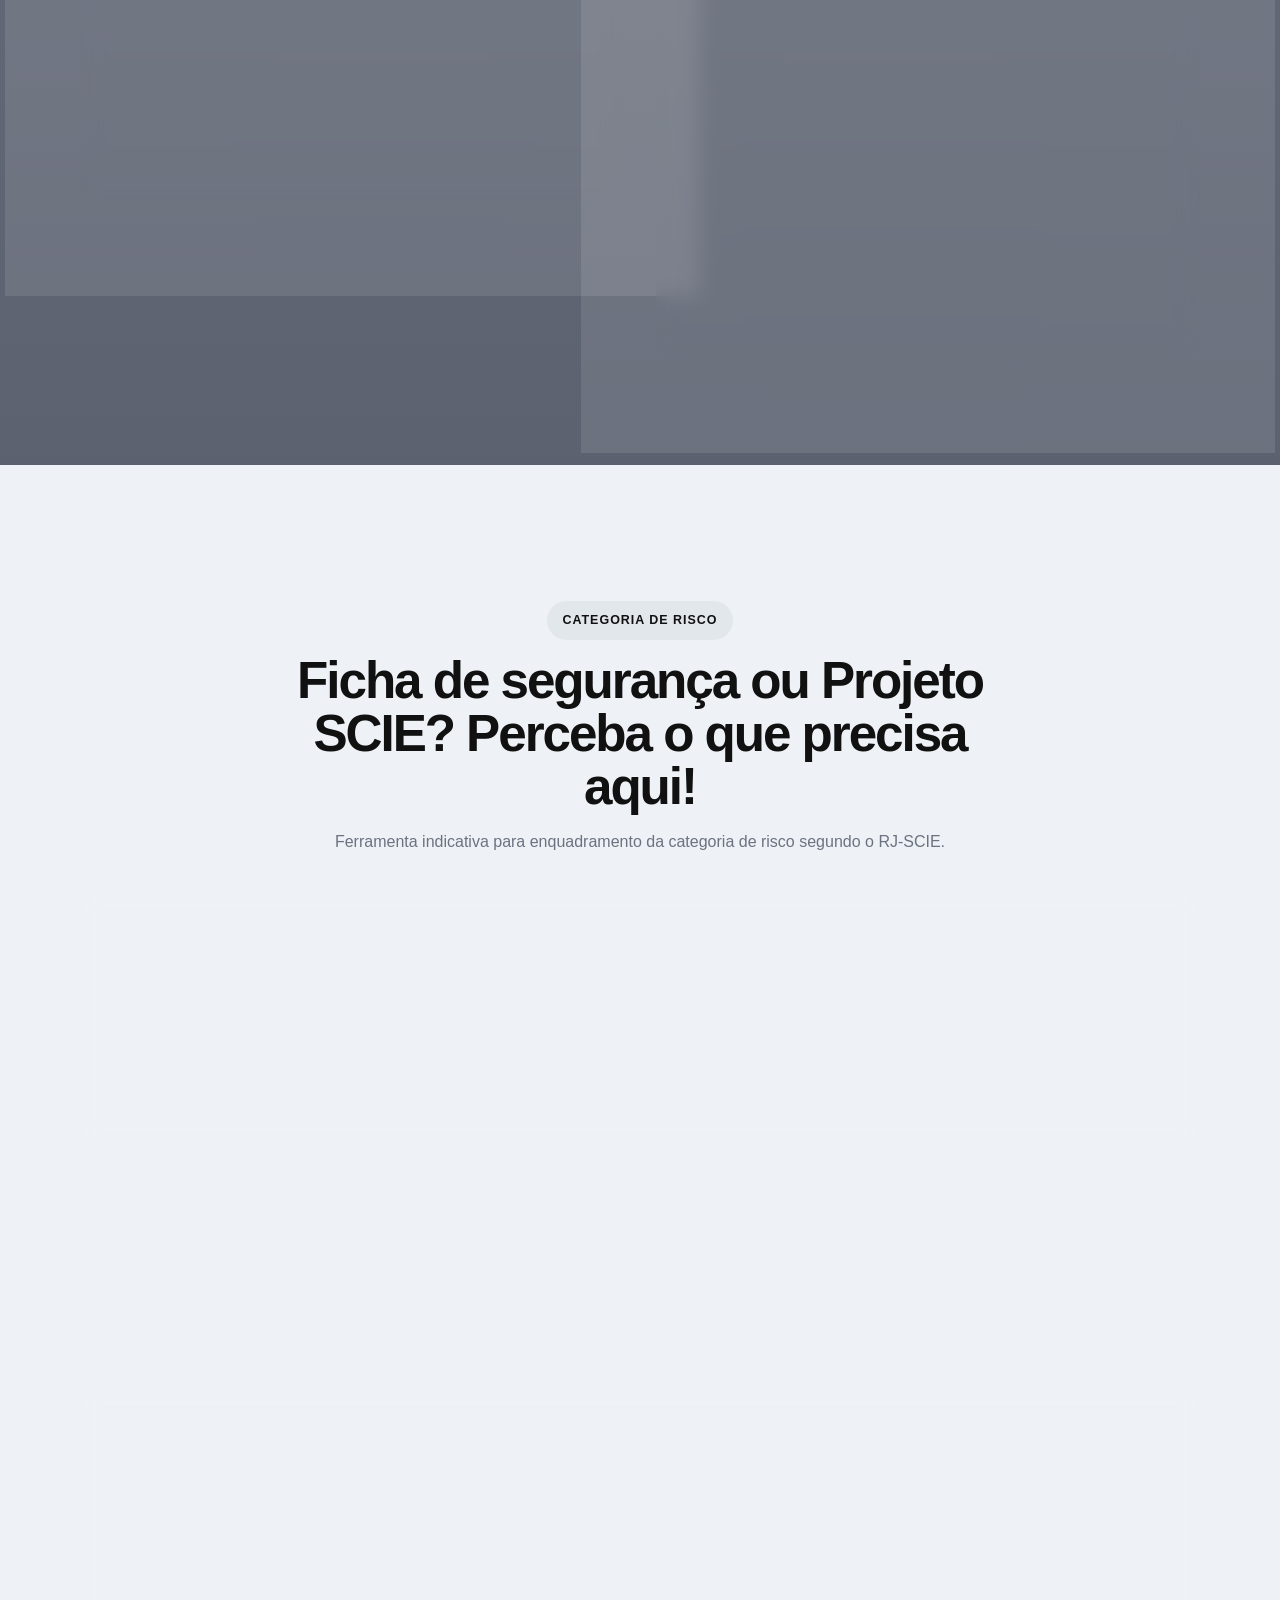
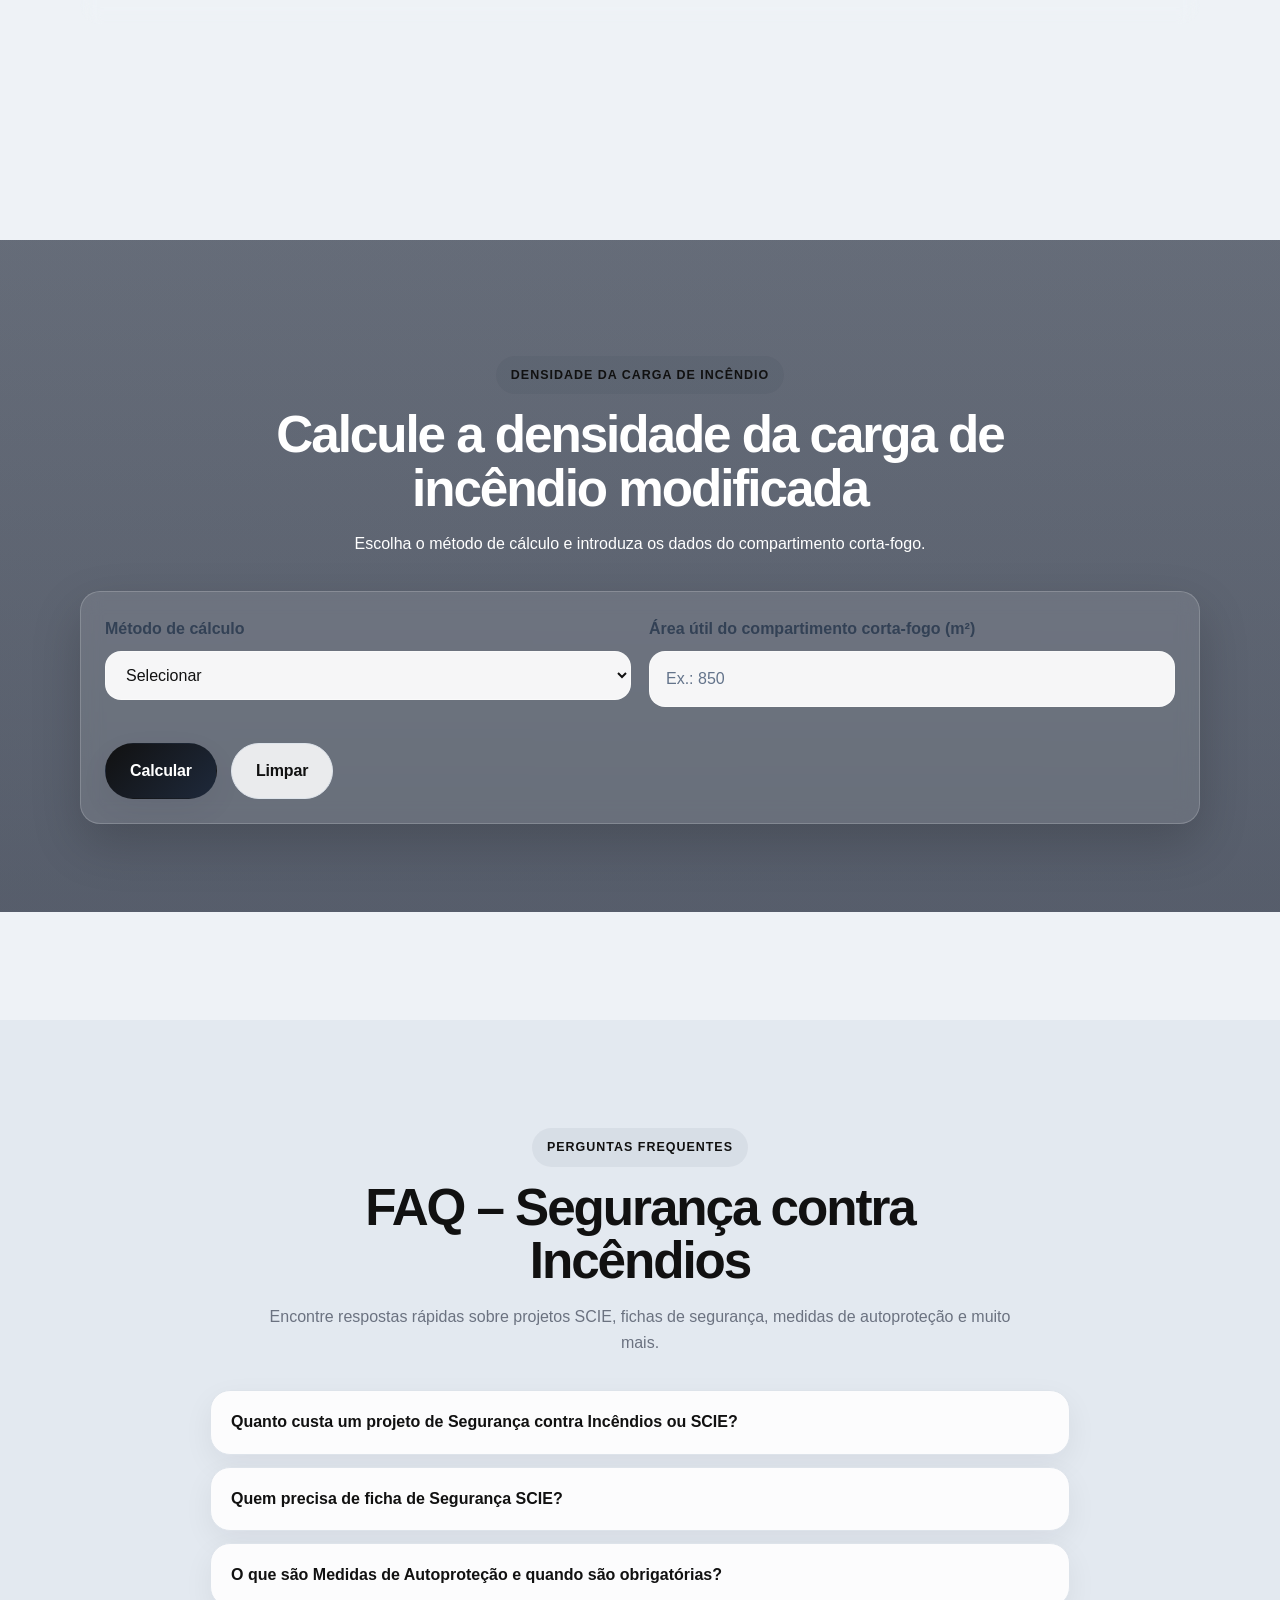
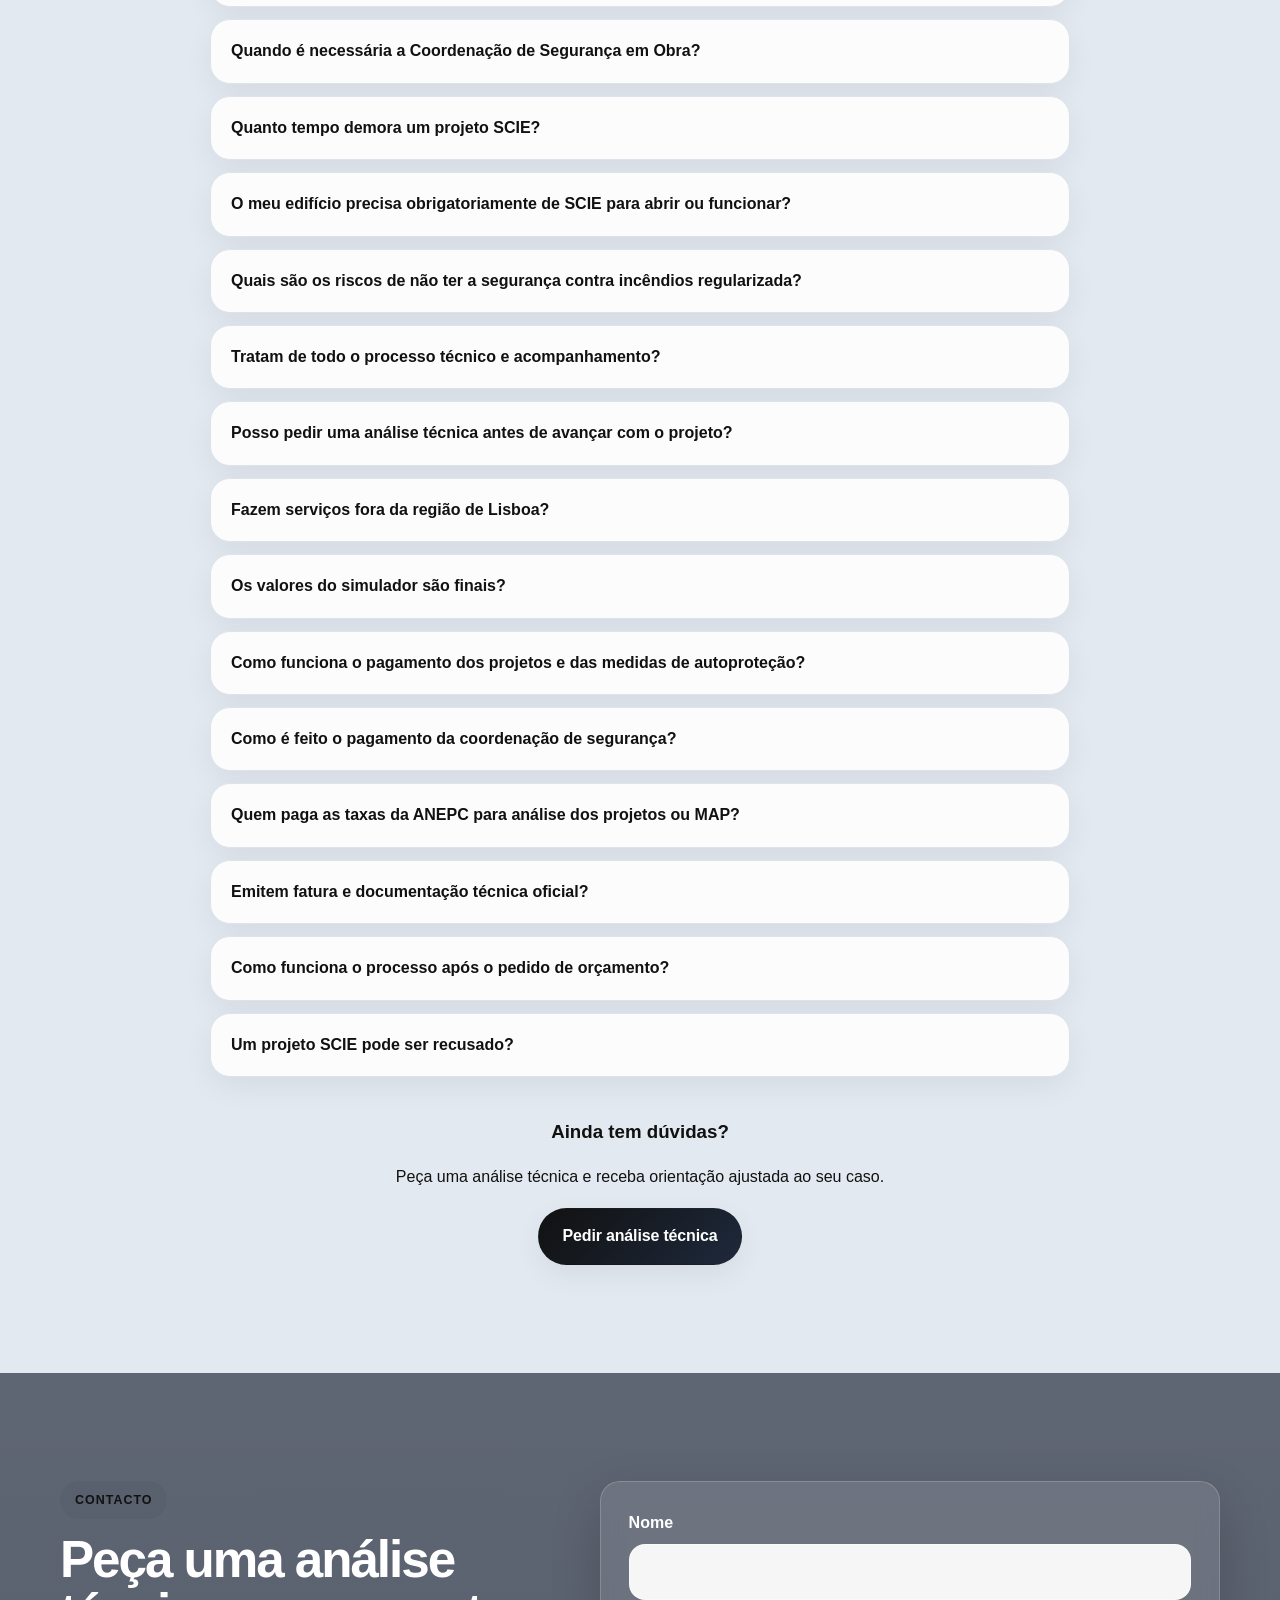
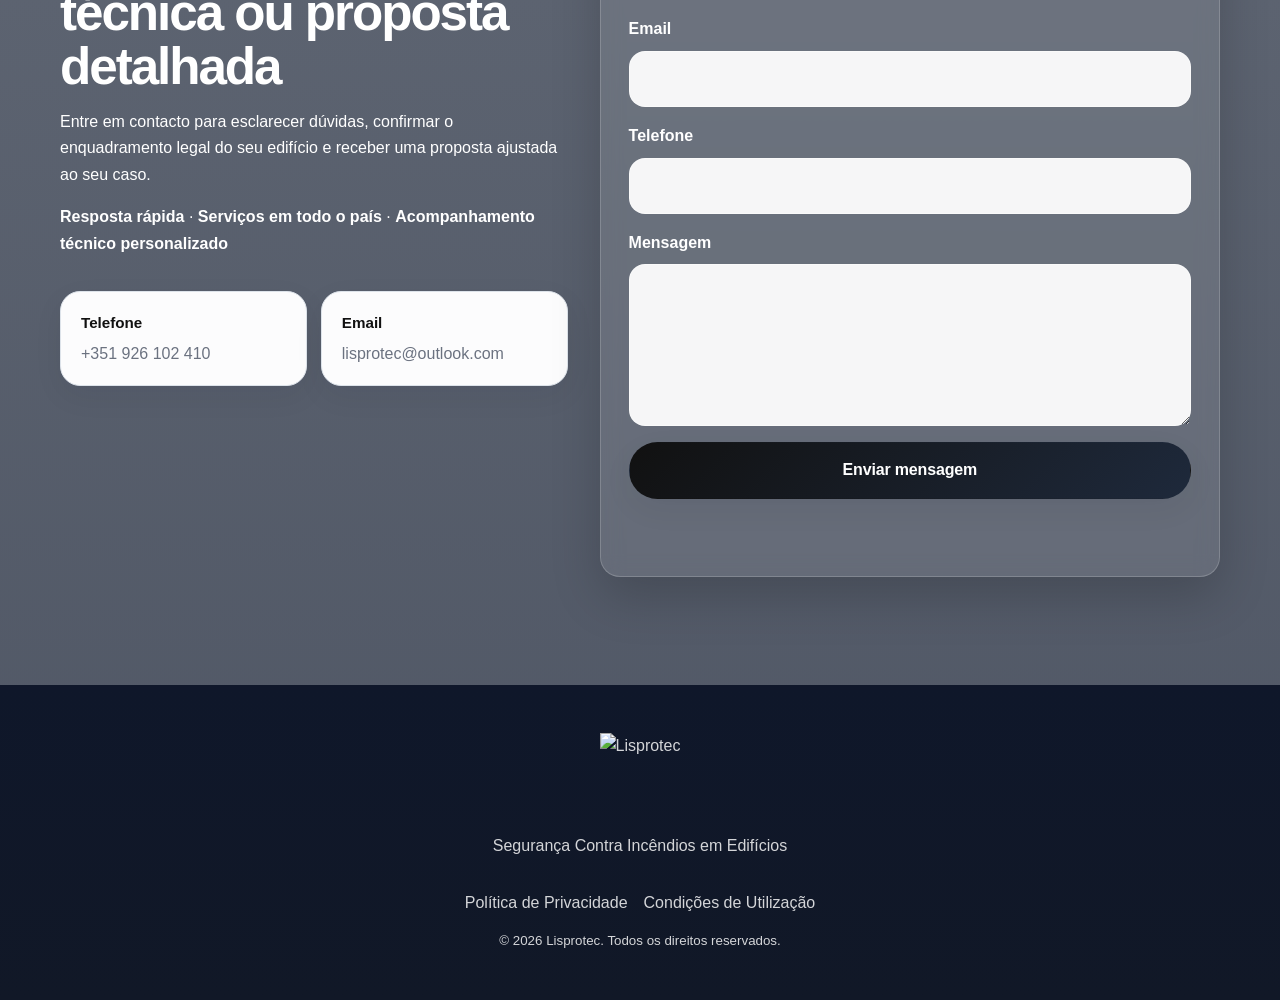
==== commit 0328d68c: "Update index.html" ====
--- a/index.html
+++ b/index.html
@@ -15,7 +15,7 @@
       name="description"
       content="Projetos SCIE, medidas de autoproteção, coordenação de segurança e consultoria técnica em segurança contra incêndios em edifícios."
     />
-    <link rel="icon" href="./assets/logo-lisprotec.png" />
+    <link rel="icon" href="./logo-lisprotec.png" />
     <link rel="stylesheet" href="./style.css" />
   </head>
   <body>
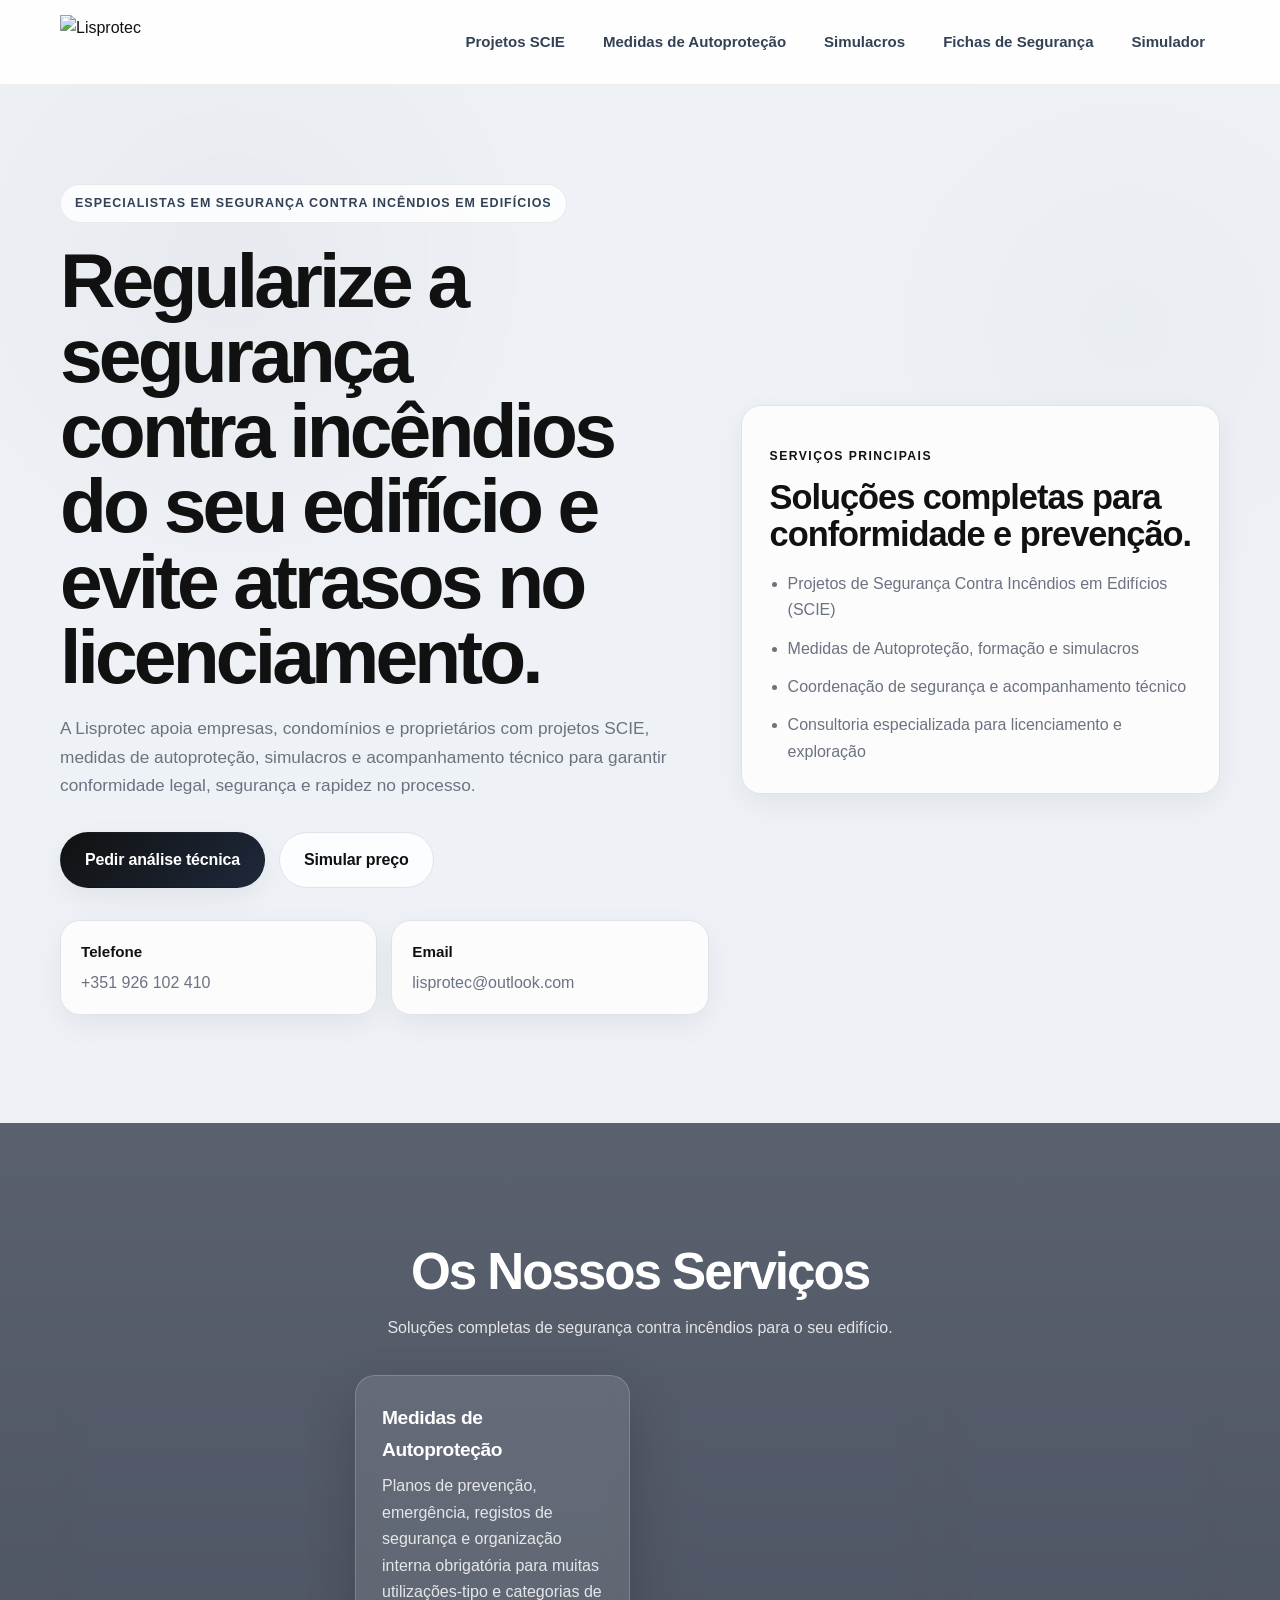
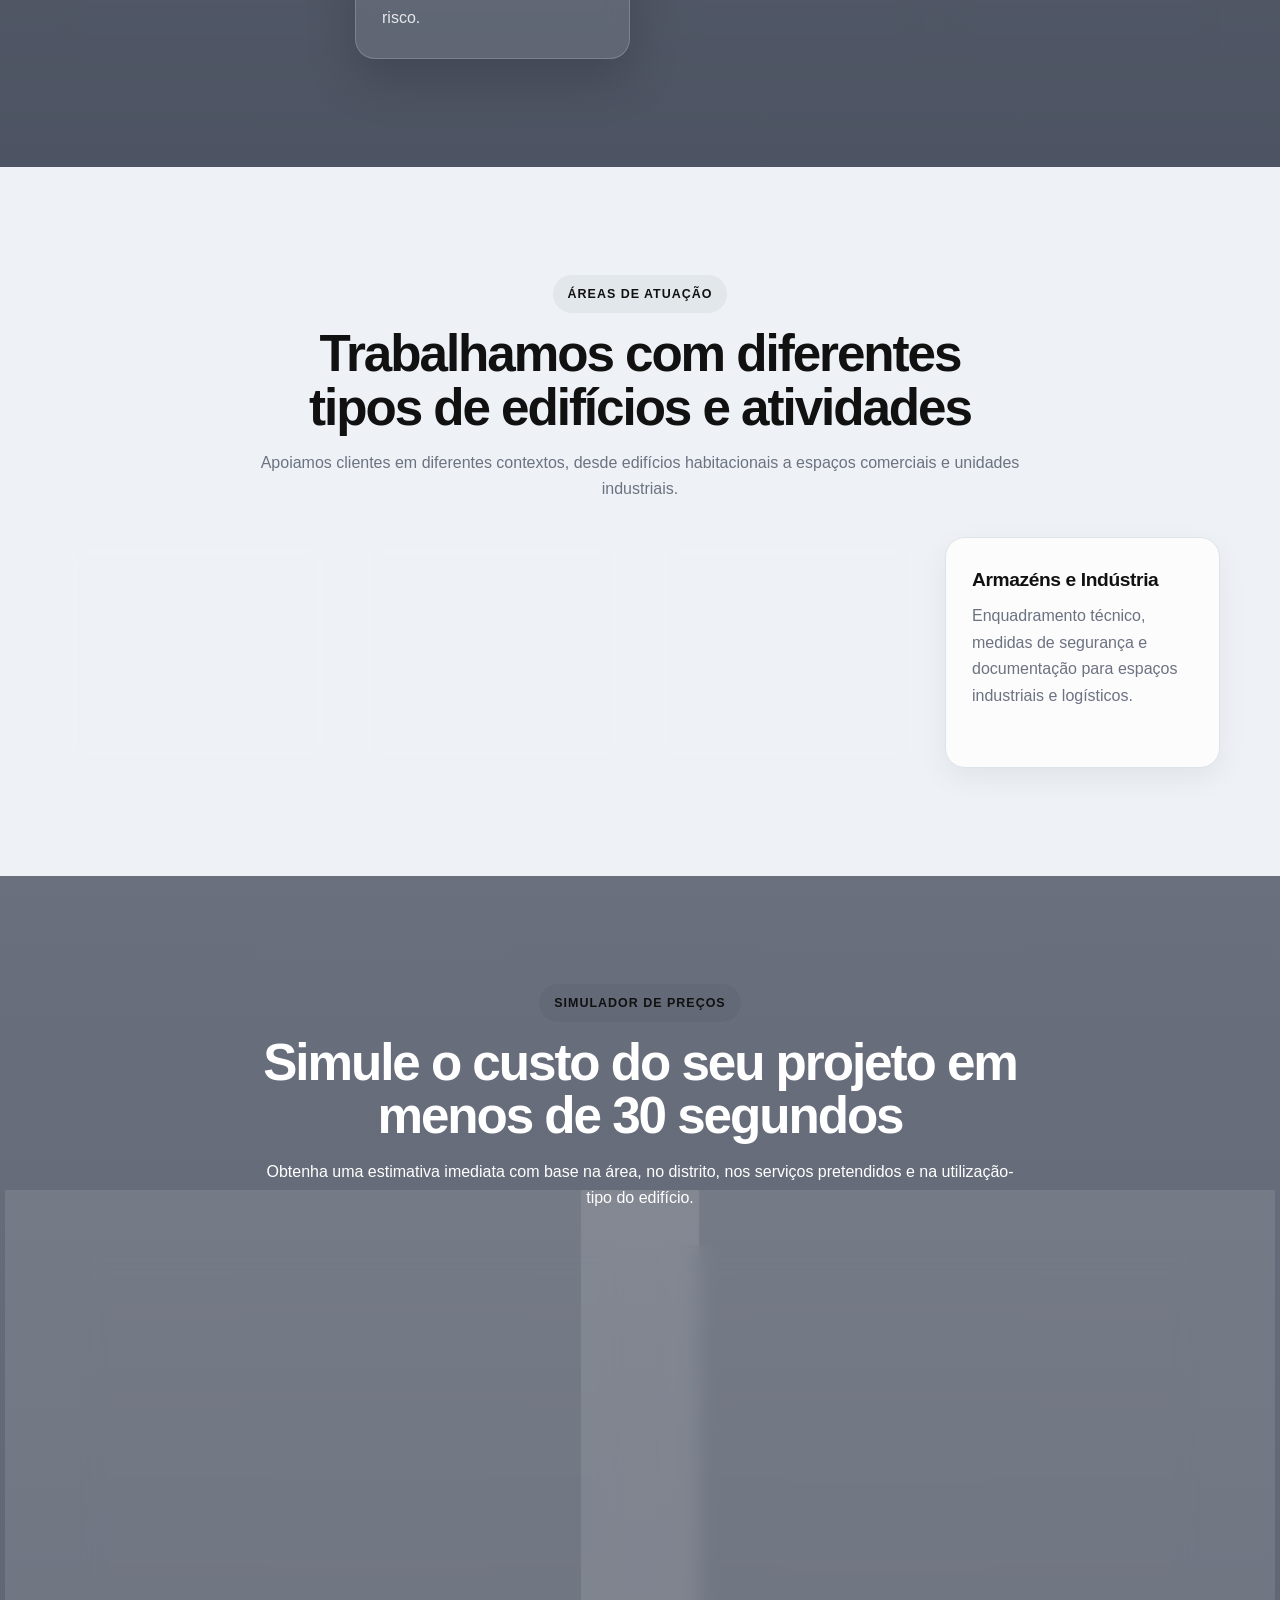
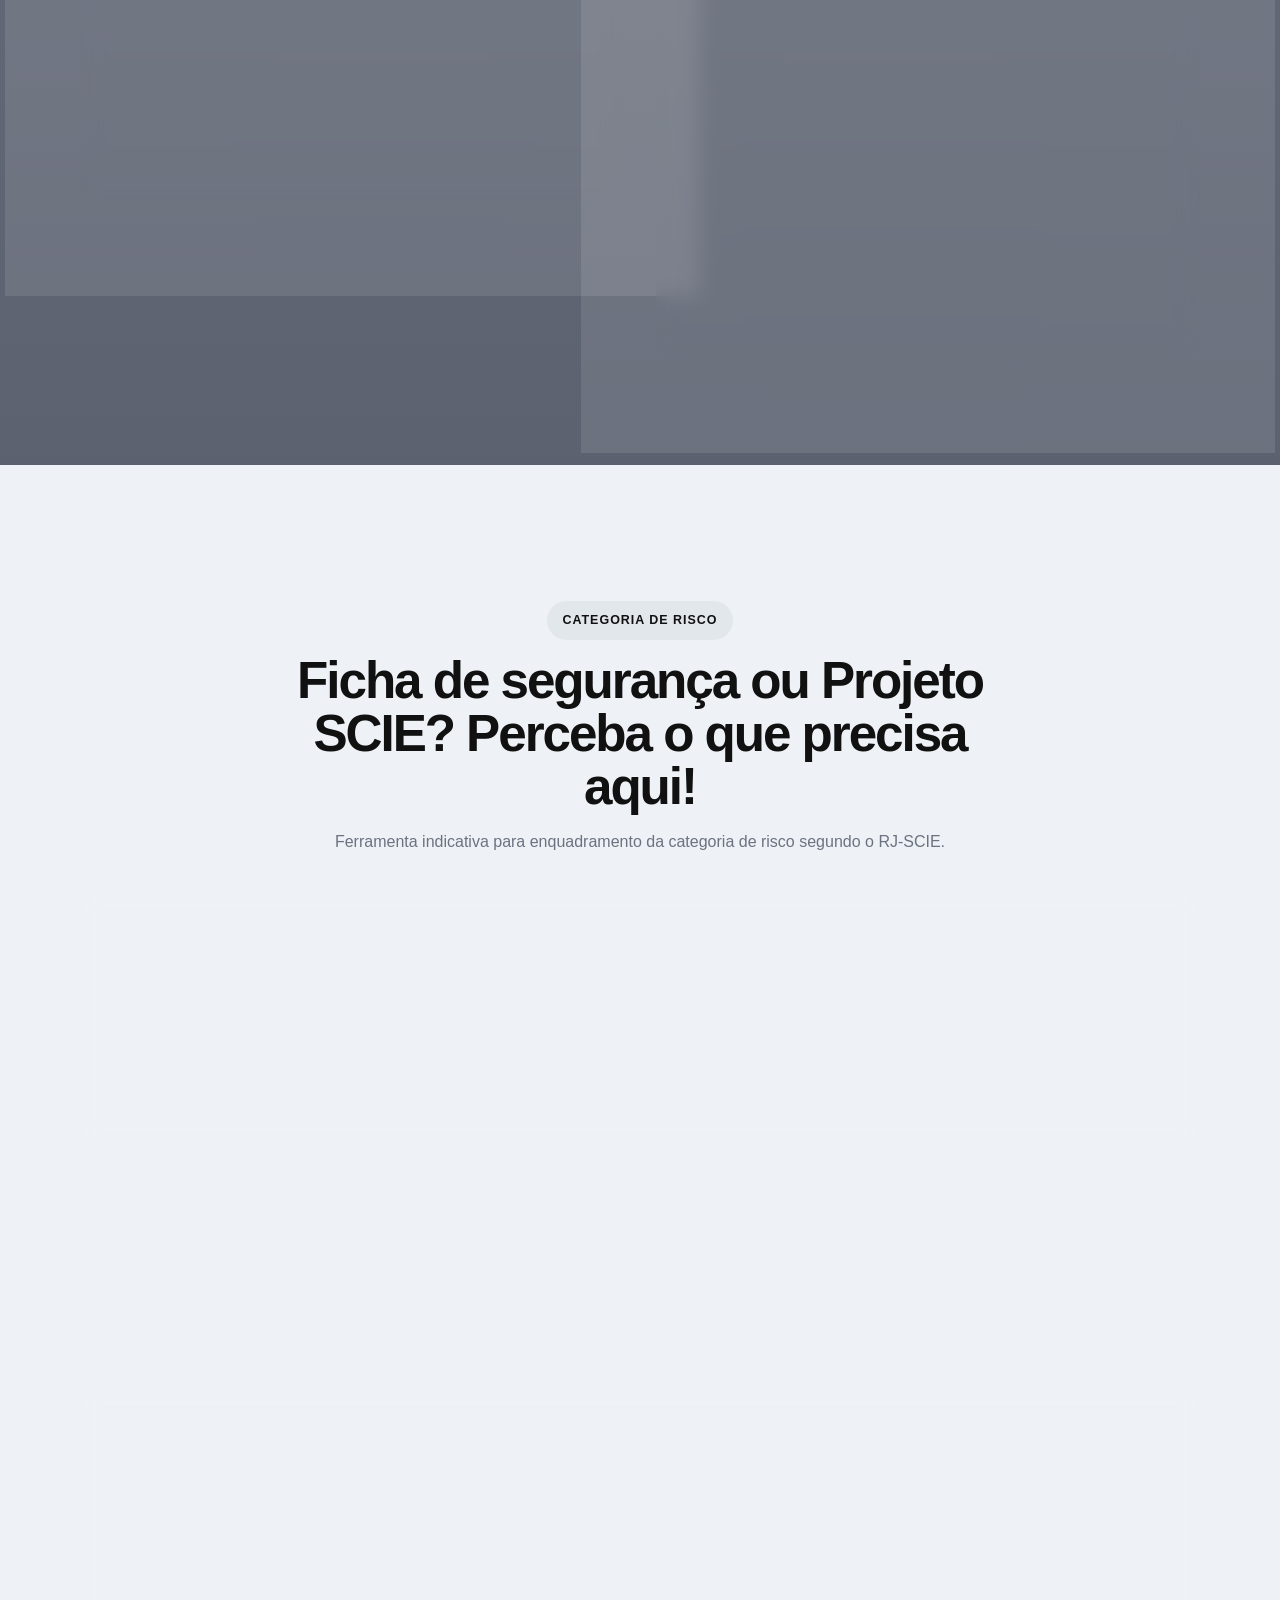
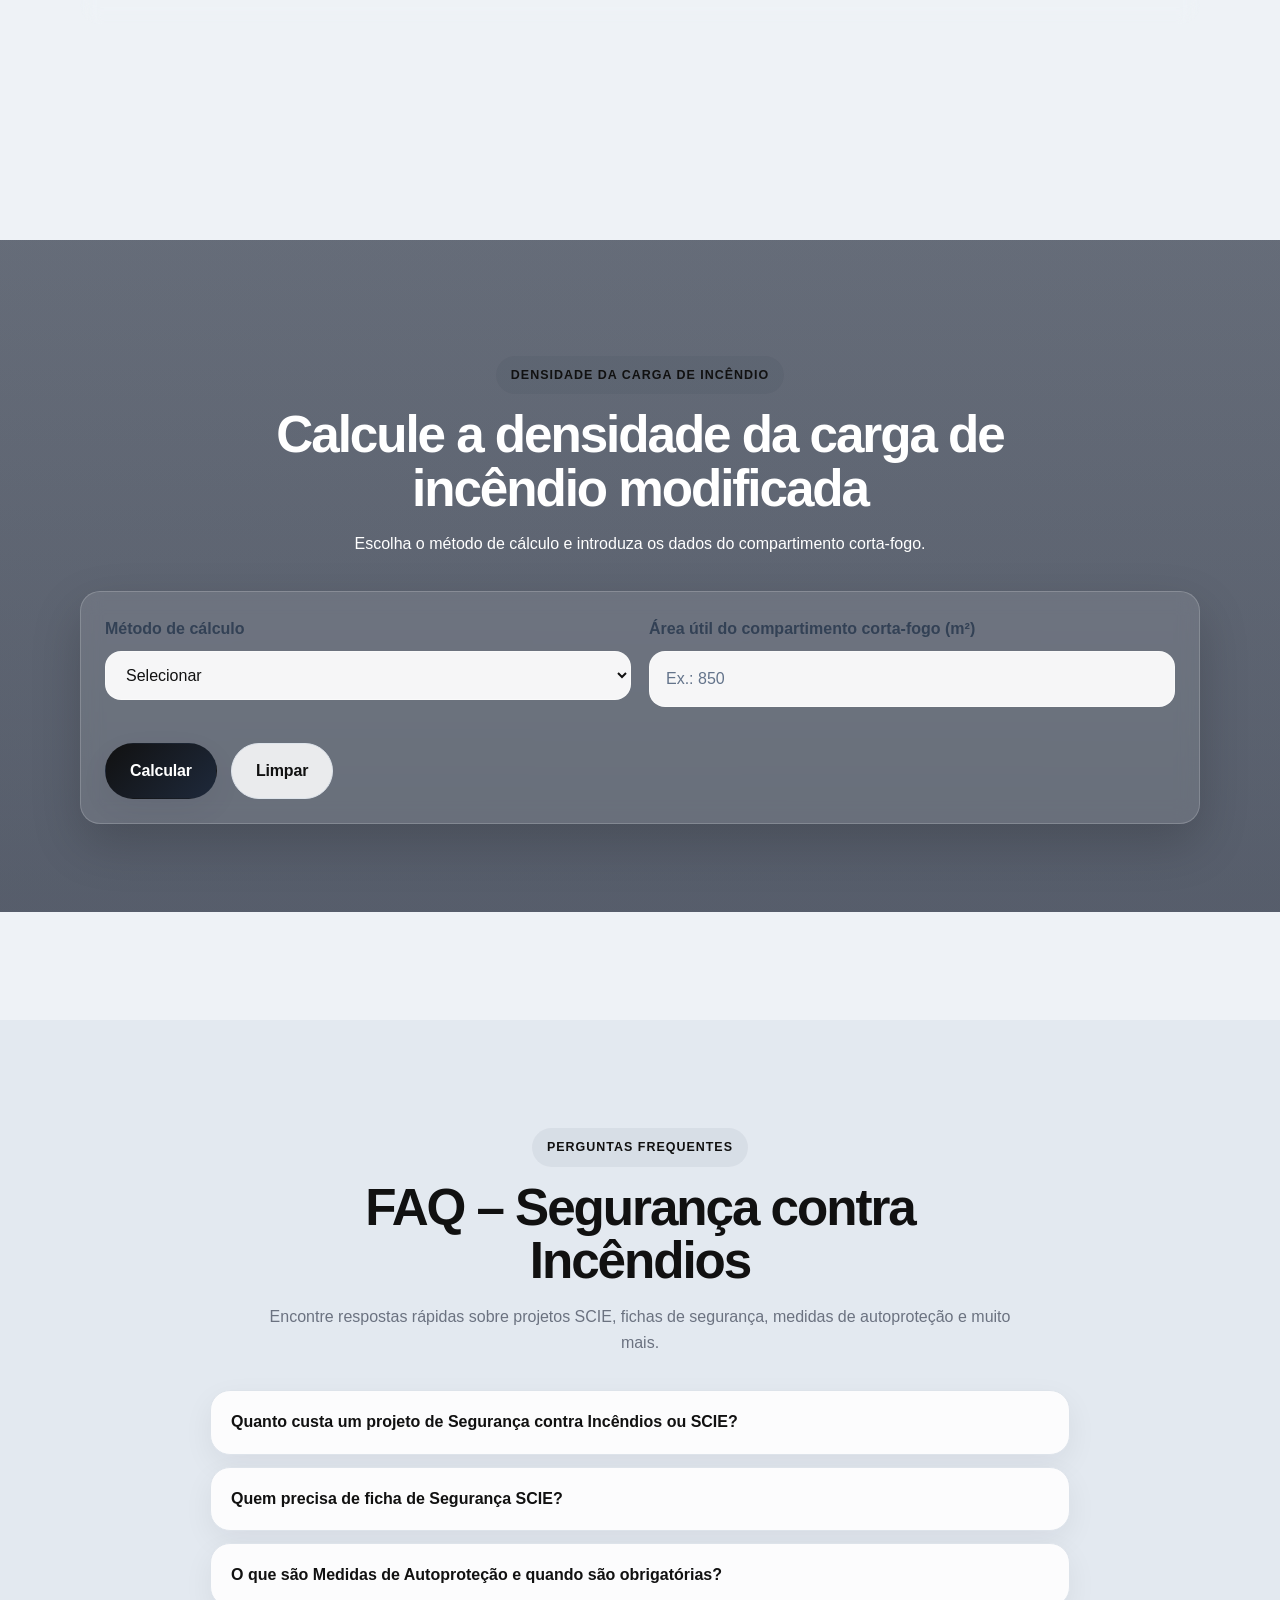
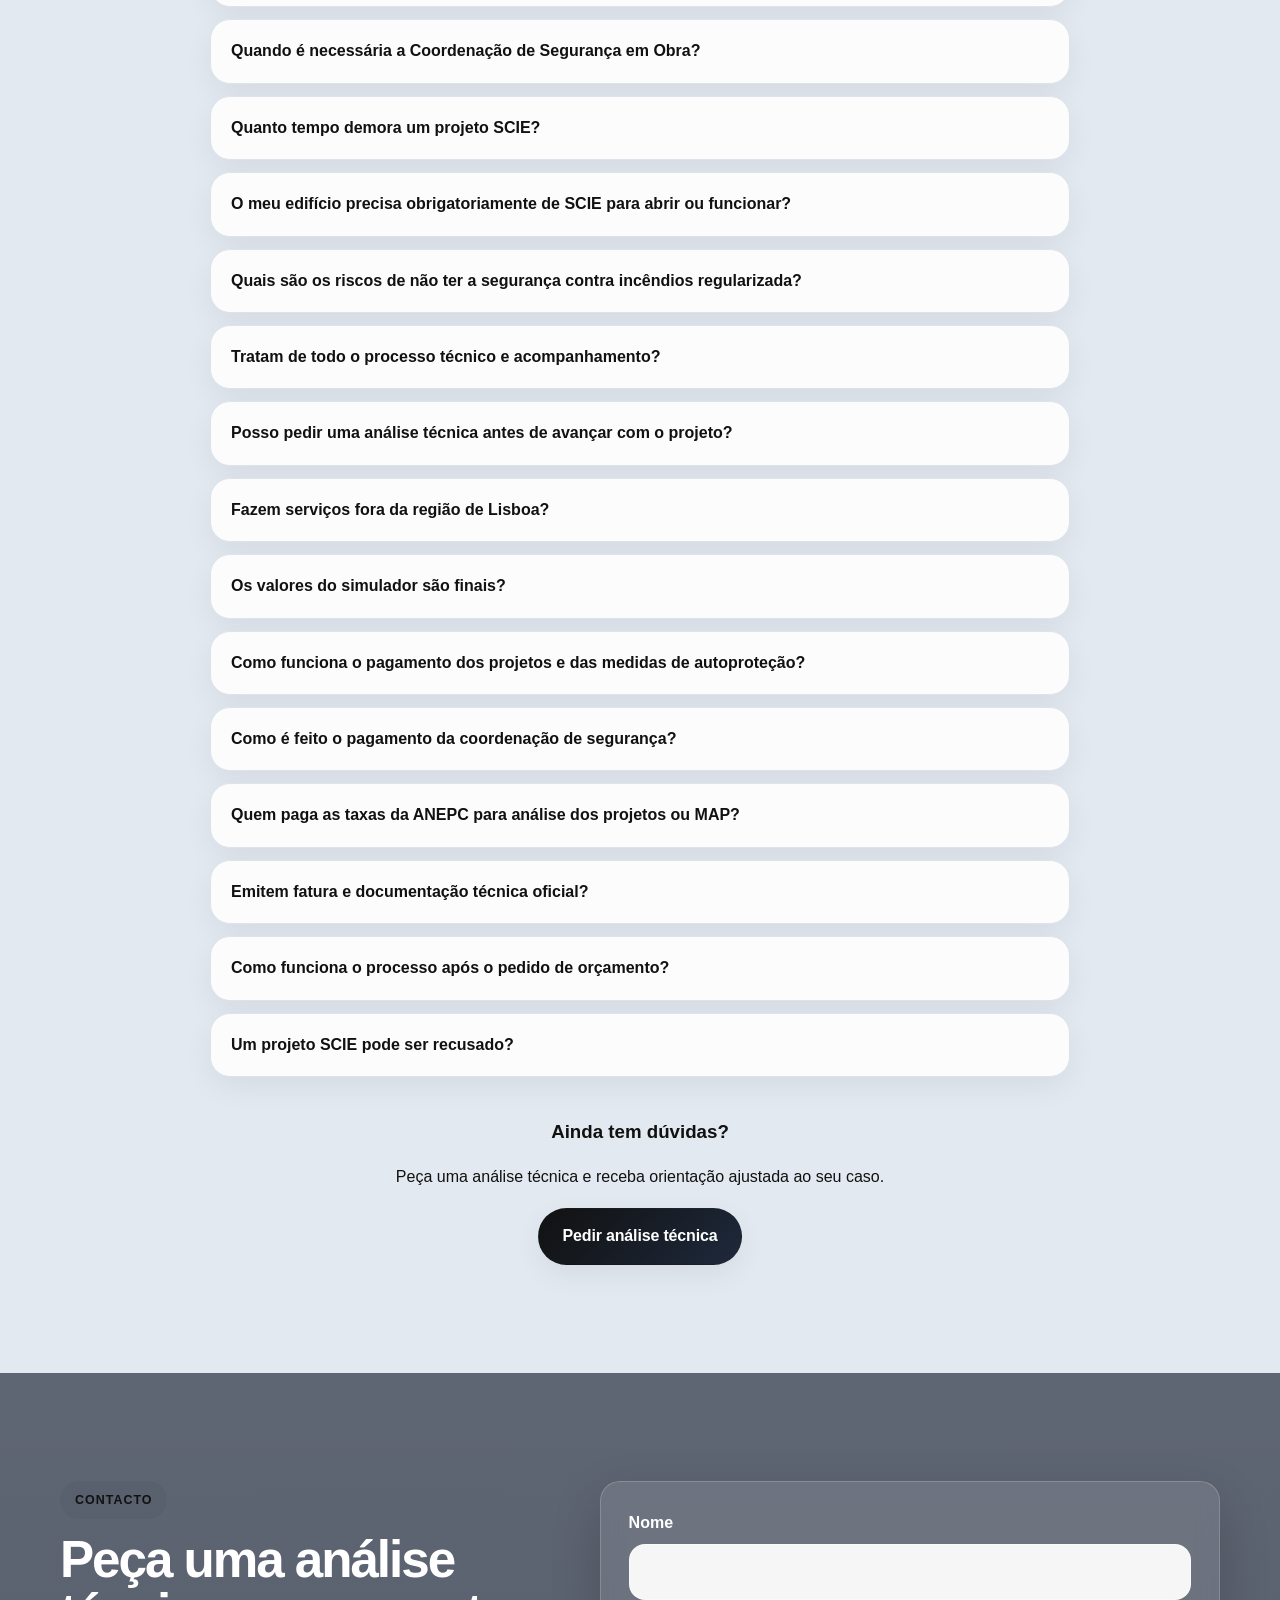
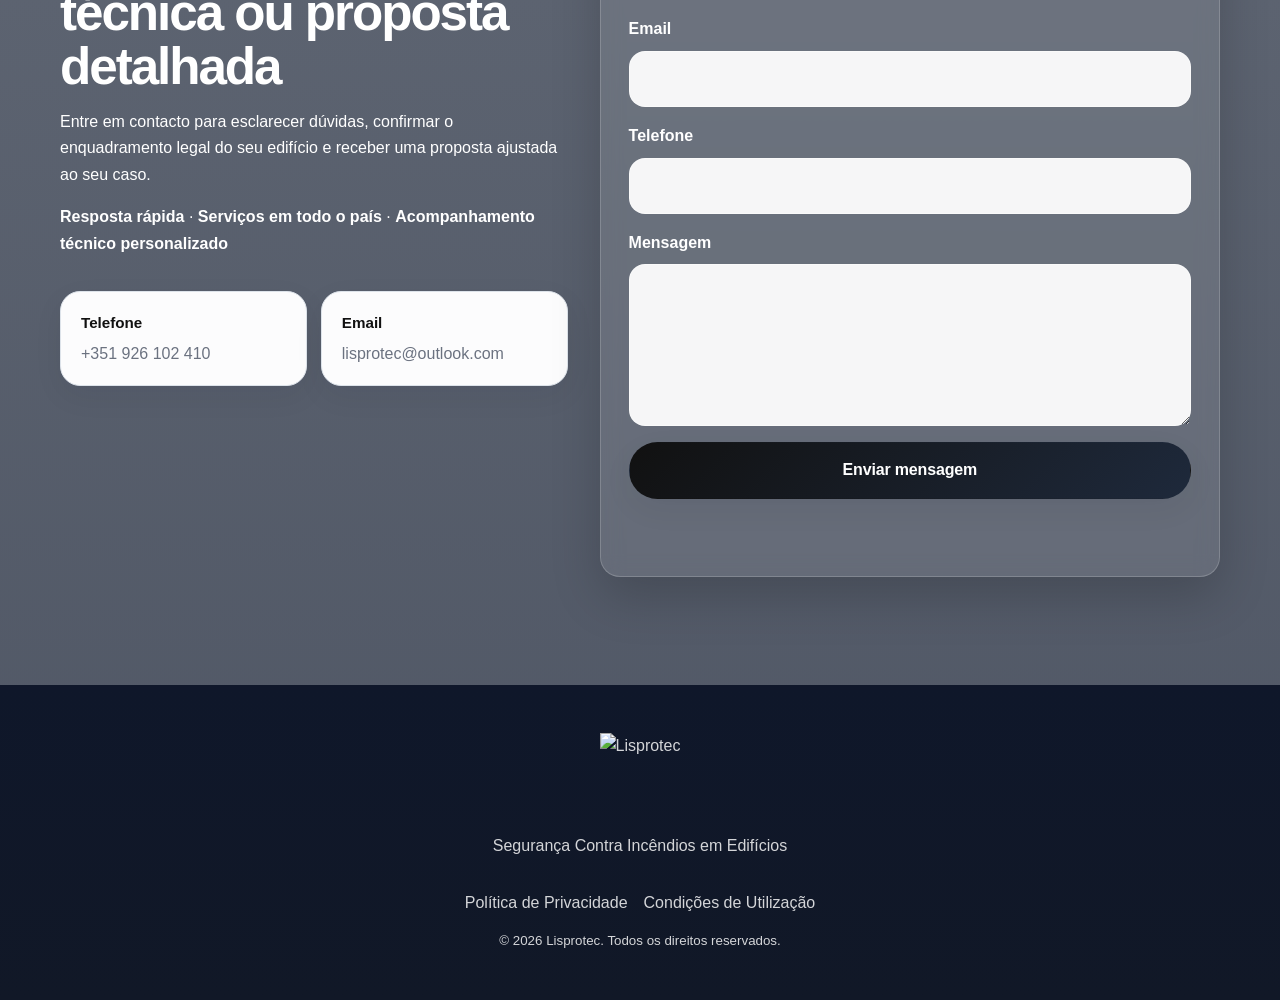
==== commit ea694fba: "Update index.html" ====
--- a/index.html
+++ b/index.html
@@ -15,7 +15,7 @@
       name="description"
       content="Projetos SCIE, medidas de autoproteção, coordenação de segurança e consultoria técnica em segurança contra incêndios em edifícios."
     />
-    <link rel="icon" href="./logo-lisprotec.png" />
+    <link rel="icon" href="./simbolo lisprotec cortado.png" />
     <link rel="stylesheet" href="./style.css" />
   </head>
   <body>
